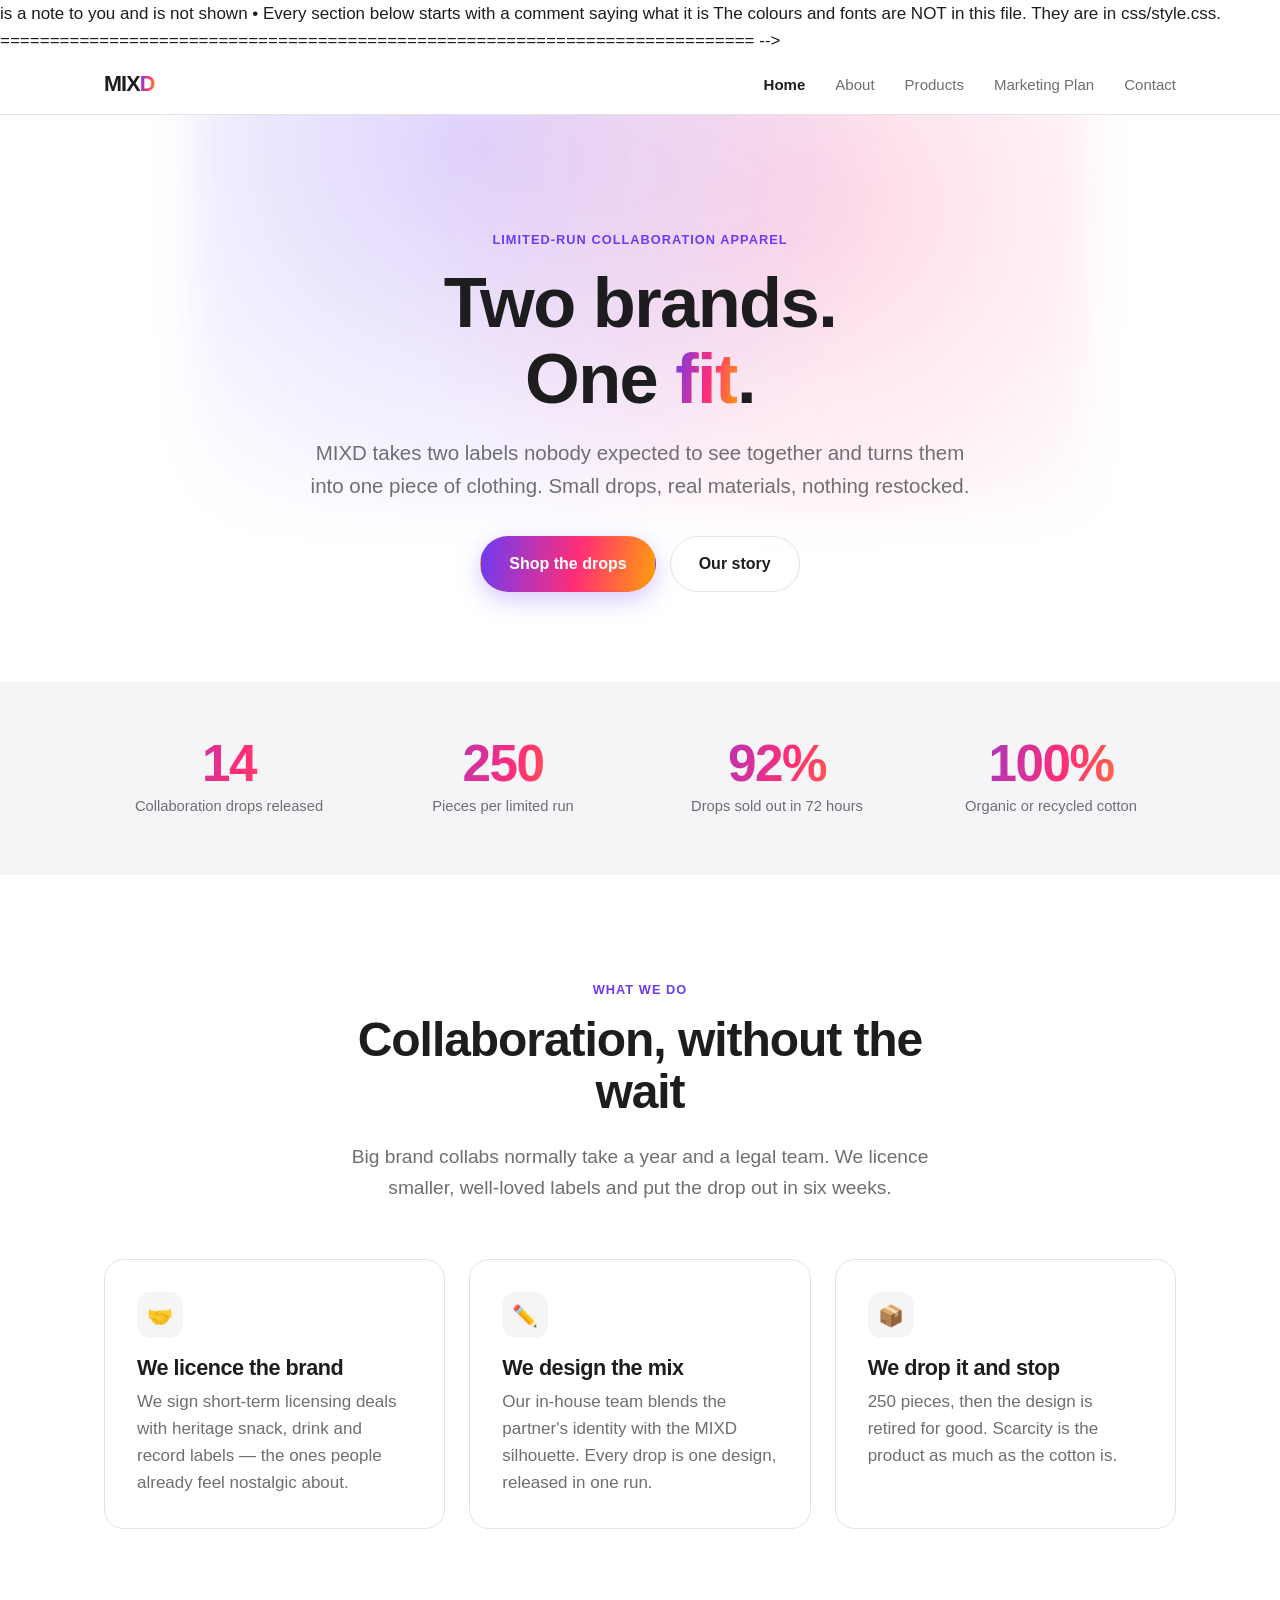
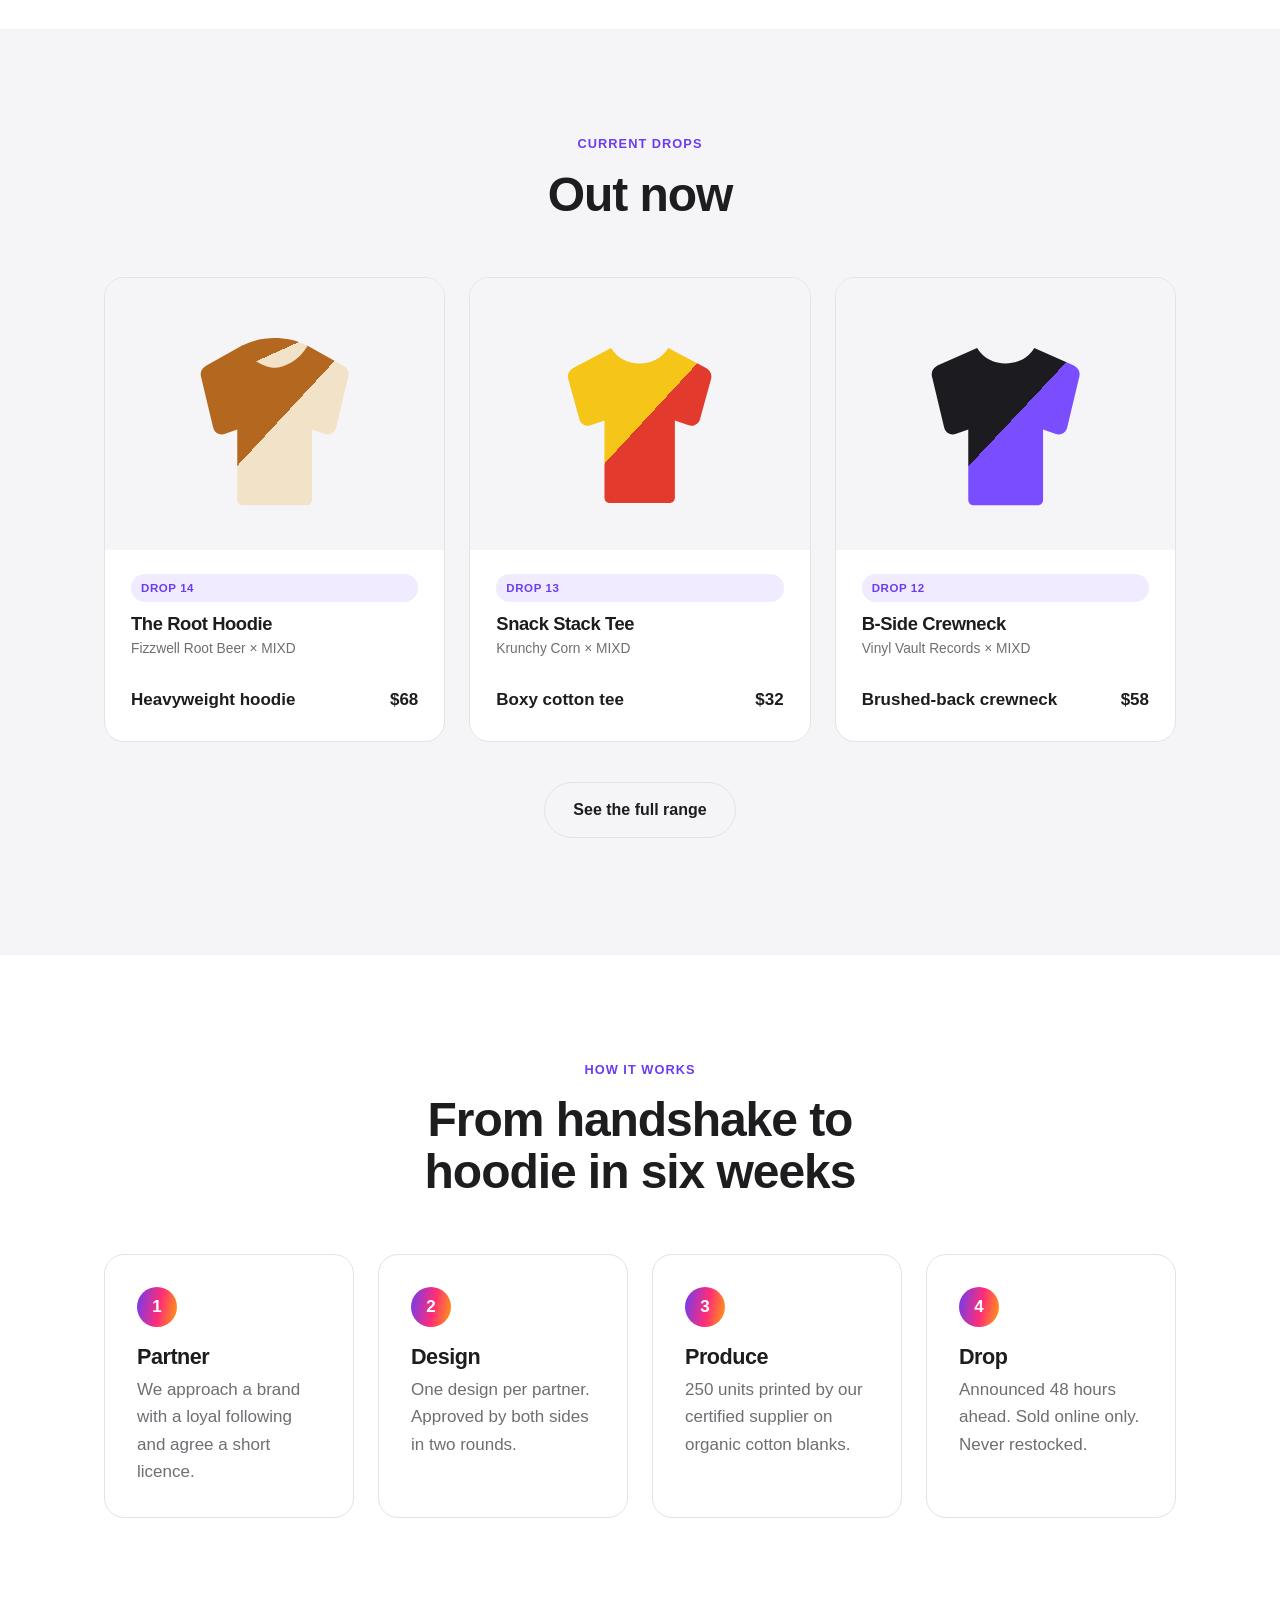
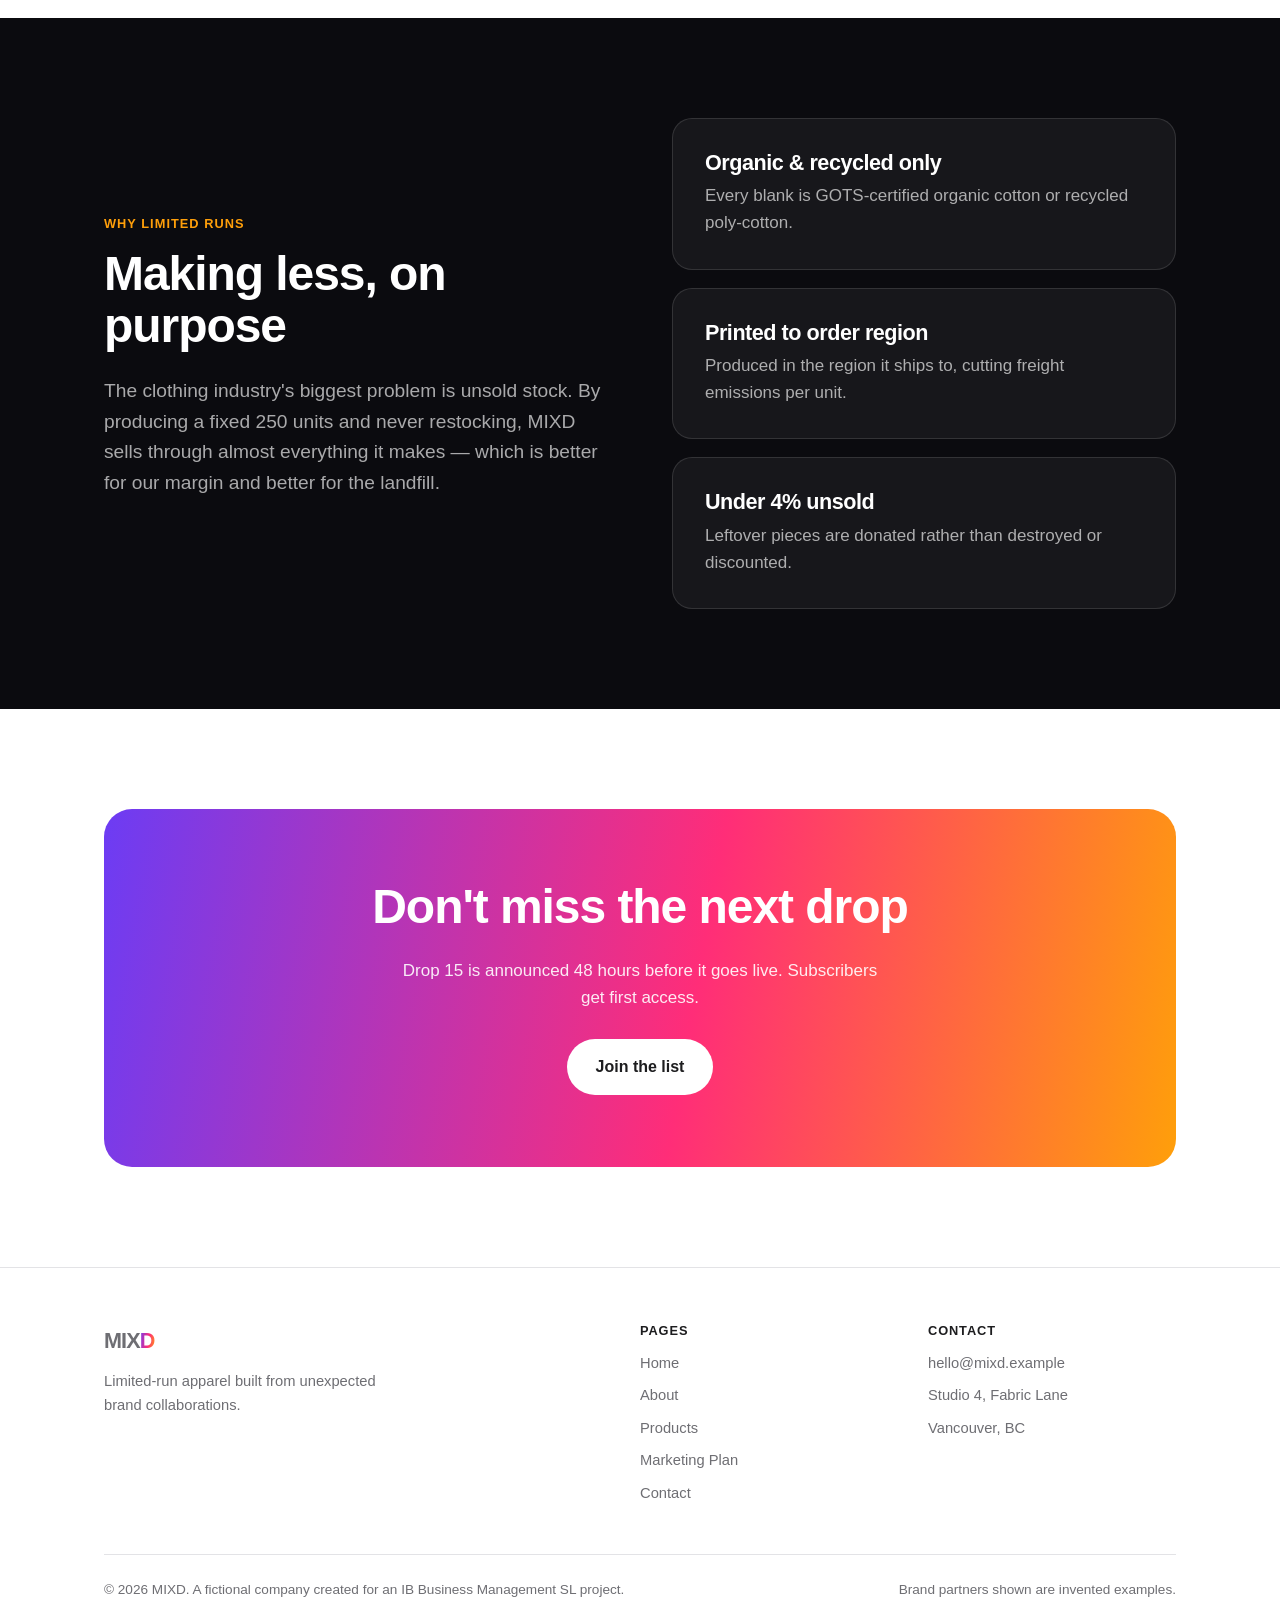
==== index.html @ bca9ab00 "Add MIXD project website Five-page static site (home, about, products, marketing plan, contact) for " ====
<!DOCTYPE html>
<!--
  ============================================================================
  MIXD — HOME PAGE  (index.html)
  ============================================================================
  This is the page people see first. Its filename must stay "index.html".

  HOW TO EDIT THIS PAGE (no coding knowledge needed):
    • Text you can change is between tags, like  <h1>Change me</h1>
    • Do NOT delete the angle brackets < > — they hold the page together
    • Anything between  <!-- and -->  is a note to you and is not shown
    • Every section below starts with a comment saying what it is

  The colours and fonts are NOT in this file. They are in css/style.css.
  ============================================================================
-->
<html lang="en">
<head>
  <meta charset="UTF-8">
  <meta name="viewport" content="width=device-width, initial-scale=1.0">

  <!-- The text shown in the browser tab -->
  <title>MIXD — Two Brands. One Fit.</title>

  <!-- The short description Google shows under the link -->
  <meta name="description" content="MIXD creates limited-run apparel from unexpected brand collaborations. Two brands, one fit.">

  <!-- Loads the stylesheet that controls how everything looks -->
  <link rel="stylesheet" href="css/style.css">
</head>

<body>

  <!-- ======================================================================
       HEADER / NAVIGATION BAR
       Appears at the top of every page.
       TO RENAME A LINK: change the words between > and </a>
       IMPORTANT: this same block is copied into every .html file. If you
       change it here, copy it into the other pages too so they all match.
       ====================================================================== -->
  <header class="site-header">
    <div class="wrap nav">
      <a class="logo" href="index.html">MIX<span class="grad">D</span></a>

      <button class="nav-toggle" aria-label="Open menu" aria-expanded="false">☰</button>

      <ul class="nav-links">
        <li><a class="active" href="index.html">Home</a></li>
        <li><a href="about.html">About</a></li>
        <li><a href="products.html">Products</a></li>
        <li><a href="marketing.html">Marketing Plan</a></li>
        <li><a href="contact.html">Contact</a></li>
      </ul>
    </div>
  </header>

  <main>

    <!-- ====================================================================
         HERO — the big headline at the top of the page
         This is the first thing visitors read. Keep it short and punchy.
         ==================================================================== -->
    <section class="hero">
      <div class="wrap">
        <span class="eyebrow">Limited-run collaboration apparel</span>
        <h1>Two brands.<br>One <span class="grad">fit</span>.</h1>
        <p class="lead center">
          MIXD takes two labels nobody expected to see together and turns them into
          one piece of clothing. Small drops, real materials, nothing restocked.
        </p>
        <div class="hero-actions">
          <a class="btn btn-primary" href="products.html">Shop the drops</a>
          <a class="btn btn-ghost" href="about.html">Our story</a>
        </div>
      </div>
    </section>


    <!-- ====================================================================
         STATS BAR — four quick numbers that build credibility
         TO EDIT: change the number in .stat-num and the words below it.
         ==================================================================== -->
    <section class="section-soft reveal" style="padding: 56px 0;">
      <div class="wrap">
        <div class="stats">
          <div class="stat">
            <div class="stat-num grad">14</div>
            <div class="stat-label">Collaboration drops released</div>
          </div>
          <div class="stat">
            <div class="stat-num grad">250</div>
            <div class="stat-label">Pieces per limited run</div>
          </div>
          <div class="stat">
            <div class="stat-num grad">92%</div>
            <div class="stat-label">Drops sold out in 72 hours</div>
          </div>
          <div class="stat">
            <div class="stat-num grad">100%</div>
            <div class="stat-label">Organic or recycled cotton</div>
          </div>
        </div>
      </div>
    </section>


    <!-- ====================================================================
         WHAT WE DO — three cards explaining the business in plain terms
         TO ADD A FOURTH CARD: copy one whole <article>...</article> block,
         paste it below the last one, then change "cols-3" above to "cols-4".
         ==================================================================== -->
    <section class="reveal">
      <div class="wrap">
        <div class="section-head">
          <span class="eyebrow">What we do</span>
          <h2>Collaboration, without the wait</h2>
          <p class="lead center">
            Big brand collabs normally take a year and a legal team. We licence smaller,
            well-loved labels and put the drop out in six weeks.
          </p>
        </div>

        <div class="grid cols-3">

          <!-- Card 1 -->
          <article class="card">
            <div class="card-icon">🤝</div>
            <h3>We licence the brand</h3>
            <p>
              We sign short-term licensing deals with heritage snack, drink and record
              labels — the ones people already feel nostalgic about.
            </p>
          </article>

          <!-- Card 2 -->
          <article class="card">
            <div class="card-icon">✏️</div>
            <h3>We design the mix</h3>
            <p>
              Our in-house team blends the partner's identity with the MIXD silhouette.
              Every drop is one design, released in one run.
            </p>
          </article>

          <!-- Card 3 -->
          <article class="card">
            <div class="card-icon">📦</div>
            <h3>We drop it and stop</h3>
            <p>
              250 pieces, then the design is retired for good. Scarcity is the product
              as much as the cotton is.
            </p>
          </article>

        </div>
      </div>
    </section>


    <!-- ====================================================================
         FEATURED DROPS — three products pulled from the Products page
         The clothing pictures are drawn in code (SVG), not photos.
         TO CHANGE A COLOUR: edit the two  stop-color="#XXXXXX"  values.
         The two colours represent the two brands being mixed.
         ==================================================================== -->
    <section class="section-soft reveal">
      <div class="wrap">
        <div class="section-head">
          <span class="eyebrow">Current drops</span>
          <h2>Out now</h2>
        </div>

        <div class="grid cols-3">

          <!-- Product 1 -->
          <article class="product">
            <div class="product-art">
              <svg viewBox="0 0 200 200" role="img" aria-label="Hooded sweatshirt in amber and cream">
                <defs>
                  <linearGradient id="mix1" x1="0" y1="0" x2="1" y2="1">
                    <stop offset="50%" stop-color="#B4671E"/>
                    <stop offset="50%" stop-color="#F2E3C8"/>
                  </linearGradient>
                </defs>
                <path fill="url(#mix1)" d="M70 38 L38 56 C34 58 32 62 33 66 L44 112 C45 117 50 120 55 118 L66 114 L66 178 C66 181 68 183 71 183 L129 183 C132 183 134 181 134 178 L134 114 L145 118 C150 120 155 117 156 112 L167 66 C168 62 166 58 162 56 L130 38 Z"/>
                <path fill="url(#mix1)" d="M70 38 C78 52 92 58 100 58 C108 58 122 52 130 38 C120 33 110 31 100 31 C90 31 80 33 70 38 Z"/>
              </svg>
            </div>
            <div class="product-body">
              <span class="tag">Drop 14</span>
              <h3 style="margin-top:12px;">The Root Hoodie</h3>
              <p class="product-mix">Fizzwell Root Beer × MIXD</p>
              <div class="product-price"><span>Heavyweight hoodie</span><span>$68</span></div>
            </div>
          </article>

          <!-- Product 2 -->
          <article class="product">
            <div class="product-art">
              <svg viewBox="0 0 200 200" role="img" aria-label="T-shirt in yellow and red">
                <defs>
                  <linearGradient id="mix2" x1="0" y1="0" x2="1" y2="1">
                    <stop offset="50%" stop-color="#F5C518"/>
                    <stop offset="50%" stop-color="#E23B2E"/>
                  </linearGradient>
                </defs>
                <path fill="url(#mix2)" d="M74 40 L40 58 C36 60 34 64 35 68 L45 104 C46 109 51 112 56 110 L68 106 L68 176 C68 179 70 181 73 181 L127 181 C130 181 132 179 132 176 L132 106 L144 110 C149 112 154 109 155 104 L165 68 C166 64 164 60 160 58 L126 40 C120 50 110 54 100 54 C90 54 80 50 74 40 Z"/>
              </svg>
            </div>
            <div class="product-body">
              <span class="tag">Drop 13</span>
              <h3 style="margin-top:12px;">Snack Stack Tee</h3>
              <p class="product-mix">Krunchy Corn × MIXD</p>
              <div class="product-price"><span>Boxy cotton tee</span><span>$32</span></div>
            </div>
          </article>

          <!-- Product 3 -->
          <article class="product">
            <div class="product-art">
              <svg viewBox="0 0 200 200" role="img" aria-label="Crewneck sweatshirt in black and violet">
                <defs>
                  <linearGradient id="mix3" x1="0" y1="0" x2="1" y2="1">
                    <stop offset="50%" stop-color="#1B1B20"/>
                    <stop offset="50%" stop-color="#7A4DFF"/>
                  </linearGradient>
                </defs>
                <path fill="url(#mix3)" d="M74 40 L38 56 C34 58 32 62 33 66 L44 112 C45 117 50 120 55 118 L66 114 L66 178 C66 181 68 183 71 183 L129 183 C132 183 134 181 134 178 L134 114 L145 118 C150 120 155 117 156 112 L167 66 C168 62 166 58 162 56 L126 40 C120 50 110 54 100 54 C90 54 80 50 74 40 Z"/>
              </svg>
            </div>
            <div class="product-body">
              <span class="tag">Drop 12</span>
              <h3 style="margin-top:12px;">B-Side Crewneck</h3>
              <p class="product-mix">Vinyl Vault Records × MIXD</p>
              <div class="product-price"><span>Brushed-back crewneck</span><span>$58</span></div>
            </div>
          </article>

        </div>

        <p class="center" style="margin-top:40px;">
          <a class="btn btn-ghost" href="products.html">See the full range</a>
        </p>
      </div>
    </section>


    <!-- ====================================================================
         HOW IT WORKS — numbered steps
         ==================================================================== -->
    <section class="reveal">
      <div class="wrap">
        <div class="section-head">
          <span class="eyebrow">How it works</span>
          <h2>From handshake to hoodie in six weeks</h2>
        </div>

        <div class="grid cols-4">
          <div class="card">
            <div class="step-num">1</div>
            <h3>Partner</h3>
            <p>We approach a brand with a loyal following and agree a short licence.</p>
          </div>
          <div class="card">
            <div class="step-num">2</div>
            <h3>Design</h3>
            <p>One design per partner. Approved by both sides in two rounds.</p>
          </div>
          <div class="card">
            <div class="step-num">3</div>
            <h3>Produce</h3>
            <p>250 units printed by our certified supplier on organic cotton blanks.</p>
          </div>
          <div class="card">
            <div class="step-num">4</div>
            <h3>Drop</h3>
            <p>Announced 48 hours ahead. Sold online only. Never restocked.</p>
          </div>
        </div>
      </div>
    </section>


    <!-- ====================================================================
         SUSTAINABILITY / VALUES — dark band for visual contrast
         ==================================================================== -->
    <section class="section-dark reveal">
      <div class="wrap">
        <div class="split">
          <div>
            <span class="eyebrow" style="color:#FF9F0A;">Why limited runs</span>
            <h2>Making less, on purpose</h2>
            <p class="lead">
              The clothing industry's biggest problem is unsold stock. By producing a fixed
              250 units and never restocking, MIXD sells through almost everything it makes —
              which is better for our margin and better for the landfill.
            </p>
          </div>
          <div class="grid" style="gap:18px;">
            <div class="card">
              <h3>Organic &amp; recycled only</h3>
              <p>Every blank is GOTS-certified organic cotton or recycled poly-cotton.</p>
            </div>
            <div class="card">
              <h3>Printed to order region</h3>
              <p>Produced in the region it ships to, cutting freight emissions per unit.</p>
            </div>
            <div class="card">
              <h3>Under 4% unsold</h3>
              <p>Leftover pieces are donated rather than destroyed or discounted.</p>
            </div>
          </div>
        </div>
      </div>
    </section>


    <!-- ====================================================================
         CALL TO ACTION — the coloured banner near the bottom
         ==================================================================== -->
    <section class="reveal">
      <div class="wrap">
        <div class="cta">
          <h2>Don't miss the next drop</h2>
          <p>Drop 15 is announced 48 hours before it goes live. Subscribers get first access.</p>
          <a class="btn btn-light" href="contact.html">Join the list</a>
        </div>
      </div>
    </section>

  </main>


  <!-- ======================================================================
       FOOTER
       Also copied into every page — keep them matching.
       ====================================================================== -->
  <footer class="site-footer">
    <div class="wrap">
      <div class="footer-grid">
        <div>
          <a class="logo" href="index.html">MIX<span class="grad">D</span></a>
          <p style="margin-top:12px; max-width:34ch;">
            Limited-run apparel built from unexpected brand collaborations.
          </p>
        </div>
        <div>
          <h4>Pages</h4>
          <ul>
            <li><a href="index.html">Home</a></li>
            <li><a href="about.html">About</a></li>
            <li><a href="products.html">Products</a></li>
            <li><a href="marketing.html">Marketing Plan</a></li>
            <li><a href="contact.html">Contact</a></li>
          </ul>
        </div>
        <div>
          <h4>Contact</h4>
          <ul>
            <li><a href="mailto:hello@mixd.example">hello@mixd.example</a></li>
            <li>Studio 4, Fabric Lane</li>
            <li>Vancouver, BC</li>
          </ul>
        </div>
      </div>

      <div class="footer-bottom">
        <span>&copy; <span class="js-year">2026</span> MIXD. A fictional company created for an IB Business Management SL project.</span>
        <span>Brand partners shown are invented examples.</span>
      </div>
    </div>
  </footer>

  <!-- Loads the small script that runs the menu and scroll animations -->
  <script src="js/main.js"></script>
</body>
</html>
---- css/style.css ----
/* ==========================================================================
   MIXD — MAIN STYLESHEET
   ==========================================================================
   This one file controls how the WHOLE website looks.
   Every page (index.html, about.html, etc.) loads this file.

   HOW TO CHANGE THE COLOURS:
   Scroll to "1. DESIGN TOKENS" just below. Change the colour codes there
   and every page updates automatically. You do not need to touch anything else.

   Colour codes are "hex" codes, e.g. #6C3CF4. You can pick new ones at
   https://coolors.co or just Google "hex color picker".
   ========================================================================== */


/* ==========================================================================
   1. DESIGN TOKENS  —  ALL THE COLOURS AND SIZES LIVE HERE
   ========================================================================== */

:root {
  /* --- Brand colours (change these to re-skin the whole site) --- */
  --brand-violet: #6C3CF4;
  --brand-pink:   #FF2D78;
  --brand-orange: #FF9F0A;
  --brand-blue:   #0A84FF;
  --brand-green:  #30D158;

  /* The signature MIXD gradient — used on buttons and headline words */
  --gradient: linear-gradient(100deg, var(--brand-violet), var(--brand-pink) 55%, var(--brand-orange));

  /* --- Neutrals (backgrounds and text) --- */
  --bg:        #FFFFFF;   /* main page background */
  --bg-soft:   #F5F5F7;   /* light grey section background */
  --bg-dark:   #0B0B0F;   /* dark section background */
  --ink:       #1D1D1F;   /* main text colour */
  --ink-soft:  #6E6E73;   /* secondary / smaller text */
  --ink-invert:#FFFFFF;   /* text on dark backgrounds */
  --line:      #E3E3E6;   /* thin divider lines and card borders */

  /* --- Shape and spacing --- */
  --radius:    20px;      /* how rounded the cards and buttons are */
  --radius-sm: 12px;
  --shadow:    0 4px 24px rgba(0, 0, 0, 0.06);
  --shadow-lg: 0 18px 50px rgba(0, 0, 0, 0.12);
  --maxw:      1120px;    /* how wide the content can get on big screens */

  /* --- Typography --- */
  --font: -apple-system, BlinkMacSystemFont, "SF Pro Display", "Segoe UI",
          Roboto, Helvetica, Arial, sans-serif;
}


/* ==========================================================================
   2. BASE / RESET  —  sensible defaults, you rarely need to edit this
   ========================================================================== */

*,
*::before,
*::after { box-sizing: border-box; }

html {
  scroll-behavior: smooth;
  -webkit-text-size-adjust: 100%;
}

body {
  margin: 0;
  font-family: var(--font);
  font-size: 17px;
  line-height: 1.6;
  color: var(--ink);
  background: var(--bg);
  -webkit-font-smoothing: antialiased;
}

img { max-width: 100%; display: block; }

a { color: inherit; }

h1, h2, h3, h4 {
  margin: 0 0 0.5em;
  line-height: 1.08;
  letter-spacing: -0.022em;
  font-weight: 700;
}

h1 { font-size: clamp(2.6rem, 6vw, 4.4rem); }
h2 { font-size: clamp(2rem, 4vw, 3rem); }
h3 { font-size: 1.35rem; }

p { margin: 0 0 1em; }

/* Utility classes used across the pages */
.wrap      { width: 100%; max-width: var(--maxw); margin: 0 auto; padding: 0 24px; }
.center    { text-align: center; }
.muted     { color: var(--ink-soft); }
.lead      { font-size: 1.2rem; color: var(--ink-soft); max-width: 60ch; }
.lead.center { margin-left: auto; margin-right: auto; }

/* Makes a word or phrase print in the MIXD gradient. Use like:
   <span class="grad">mixed</span>  */
.grad {
  background: var(--gradient);
  -webkit-background-clip: text;
  background-clip: text;
  color: transparent;
}

/* Small pill-shaped label above headings */
.eyebrow {
  display: inline-block;
  font-size: 0.8rem;
  font-weight: 600;
  letter-spacing: 0.08em;
  text-transform: uppercase;
  color: var(--brand-violet);
  margin-bottom: 14px;
}


/* ==========================================================================
   3. BUTTONS
   ========================================================================== */

.btn {
  display: inline-block;
  padding: 14px 28px;
  border-radius: 999px;
  font-size: 1rem;
  font-weight: 600;
  text-decoration: none;
  border: 1px solid transparent;
  cursor: pointer;
  transition: transform 0.18s ease, box-shadow 0.18s ease, background 0.18s ease;
}

.btn:hover { transform: translateY(-2px); }

/* Filled gradient button — the main call to action */
.btn-primary {
  background: var(--gradient);
  color: #fff;
  box-shadow: 0 8px 24px rgba(108, 60, 244, 0.28);
}

/* Outlined button — the secondary action */
.btn-ghost {
  background: transparent;
  color: var(--ink);
  border-color: var(--line);
}
.btn-ghost:hover { background: var(--bg-soft); }

/* Button used on dark backgrounds */
.btn-light {
  background: #fff;
  color: var(--ink);
}


/* ==========================================================================
   4. HEADER / NAVIGATION BAR
   --------------------------------------------------------------------------
   The frosted bar pinned to the top of every page.
   TO ADD OR RENAME A PAGE LINK: edit the <nav> block in EACH .html file.
   ========================================================================== */

.site-header {
  position: sticky;
  top: 0;
  z-index: 50;
  background: rgba(255, 255, 255, 0.72);
  backdrop-filter: saturate(180%) blur(20px);
  -webkit-backdrop-filter: saturate(180%) blur(20px);
  border-bottom: 1px solid var(--line);
}

.nav {
  display: flex;
  align-items: center;
  justify-content: space-between;
  height: 60px;
}

.logo {
  font-size: 1.35rem;
  font-weight: 700;
  letter-spacing: -0.04em;
  text-decoration: none;
}

.nav-links {
  display: flex;
  gap: 30px;
  list-style: none;
  margin: 0;
  padding: 0;
}

.nav-links a {
  text-decoration: none;
  font-size: 0.94rem;
  color: var(--ink-soft);
  transition: color 0.15s ease;
}
.nav-links a:hover { color: var(--ink); }

/* The page you are currently on gets this class (added in the HTML) */
.nav-links a.active { color: var(--ink); font-weight: 600; }

/* Hamburger button — only visible on phones */
.nav-toggle {
  display: none;
  background: none;
  border: 0;
  font-size: 1.5rem;
  line-height: 1;
  cursor: pointer;
  color: var(--ink);
  padding: 4px 8px;
}


/* ==========================================================================
   5. SECTIONS AND LAYOUT HELPERS
   ========================================================================== */

section { padding: 100px 0; }

.section-soft { background: var(--bg-soft); }

.section-dark {
  background: var(--bg-dark);
  color: var(--ink-invert);
}
.section-dark .muted,
.section-dark .lead { color: rgba(255, 255, 255, 0.65); }

.section-head { max-width: 62ch; margin: 0 auto 56px; text-align: center; }

/* A responsive grid. Add .cols-2, .cols-3 or .cols-4 to set the columns. */
.grid { display: grid; gap: 24px; }
.cols-2 { grid-template-columns: repeat(2, 1fr); }
.cols-3 { grid-template-columns: repeat(3, 1fr); }
.cols-4 { grid-template-columns: repeat(4, 1fr); }

/* Two columns of unequal width, used for text-beside-image blocks */
.split {
  display: grid;
  grid-template-columns: 1fr 1fr;
  gap: 64px;
  align-items: center;
}


/* ==========================================================================
   6. CARDS
   ========================================================================== */

.card {
  background: var(--bg);
  border: 1px solid var(--line);
  border-radius: var(--radius);
  padding: 32px;
  transition: transform 0.25s ease, box-shadow 0.25s ease;
}
.card:hover { transform: translateY(-4px); box-shadow: var(--shadow-lg); }

.card h3 { margin-bottom: 8px; }
.card p  { color: var(--ink-soft); margin-bottom: 0; }

.section-dark .card {
  background: rgba(255, 255, 255, 0.05);
  border-color: rgba(255, 255, 255, 0.12);
}
.section-dark .card p { color: rgba(255, 255, 255, 0.65); }

/* Big coloured number or emoji at the top of a card */
.card-icon {
  width: 46px;
  height: 46px;
  border-radius: 14px;
  display: grid;
  place-items: center;
  font-size: 1.3rem;
  margin-bottom: 18px;
  background: var(--bg-soft);
}
.section-dark .card-icon { background: rgba(255, 255, 255, 0.1); }


/* ==========================================================================
   7. HERO (the big area at the top of the home page)
   ========================================================================== */

.hero {
  padding: 110px 0 90px;
  text-align: center;
  position: relative;
  overflow: hidden;
}

/* Soft coloured glow behind the hero text */
.hero::before {
  content: "";
  position: absolute;
  top: -220px;
  left: 50%;
  transform: translateX(-50%);
  width: 900px;
  height: 620px;
  background: radial-gradient(circle at 30% 40%, rgba(108, 60, 244, 0.22), transparent 60%),
              radial-gradient(circle at 70% 50%, rgba(255, 45, 120, 0.18), transparent 60%);
  filter: blur(20px);
  z-index: -1;
}

.hero h1 { margin-bottom: 20px; }
.hero .lead { margin: 0 auto 34px; font-size: 1.28rem; }

.hero-actions {
  display: flex;
  gap: 14px;
  justify-content: center;
  flex-wrap: wrap;
}


/* ==========================================================================
   8. PRODUCT CARDS AND THE T-SHIRT / HOODIE GRAPHICS
   --------------------------------------------------------------------------
   The garment pictures are drawn with code (SVG) instead of photo files,
   so the site stays fast and there are no images to manage.
   TO USE REAL PHOTOS INSTEAD: put your photo in the images/ folder and
   replace the <svg>...</svg> block with  <img src="images/your-photo.jpg" alt="">
   ========================================================================== */

.product {
  border: 1px solid var(--line);
  border-radius: var(--radius);
  overflow: hidden;
  background: var(--bg);
  display: flex;
  flex-direction: column;
  transition: transform 0.25s ease, box-shadow 0.25s ease;
}
.product:hover { transform: translateY(-5px); box-shadow: var(--shadow-lg); }

.product-art {
  aspect-ratio: 4 / 3;
  display: grid;
  place-items: center;
  padding: 26px;
  background: var(--bg-soft);
}
.product-art svg { width: 100%; height: 100%; max-height: 220px; }

.product-body { padding: 24px 26px 28px; flex: 1; display: flex; flex-direction: column; }
.product-body h3 { margin-bottom: 4px; font-size: 1.15rem; }

.product-mix {
  font-size: 0.86rem;
  color: var(--ink-soft);
  margin-bottom: 12px;
}

.product-price {
  margin-top: auto;
  padding-top: 14px;
  font-weight: 600;
  display: flex;
  justify-content: space-between;
  align-items: baseline;
}

.tag {
  display: inline-block;
  font-size: 0.72rem;
  font-weight: 600;
  letter-spacing: 0.05em;
  text-transform: uppercase;
  padding: 5px 10px;
  border-radius: 999px;
  background: rgba(108, 60, 244, 0.1);
  color: var(--brand-violet);
}


/* ==========================================================================
   9. STATISTICS ROW
   ========================================================================== */

.stats { display: grid; grid-template-columns: repeat(4, 1fr); gap: 24px; }
.stat { text-align: center; }
.stat-num {
  font-size: clamp(2.2rem, 5vw, 3.2rem);
  font-weight: 700;
  letter-spacing: -0.03em;
  line-height: 1;
  margin-bottom: 6px;
}
.stat-label { font-size: 0.92rem; color: var(--ink-soft); }
.section-dark .stat-label { color: rgba(255, 255, 255, 0.6); }


/* ==========================================================================
   10. STEPS ("How it works" numbered list)
   ========================================================================== */

.step-num {
  width: 40px;
  height: 40px;
  border-radius: 50%;
  display: grid;
  place-items: center;
  font-weight: 700;
  color: #fff;
  background: var(--gradient);
  margin-bottom: 18px;
}


/* ==========================================================================
   11. TABLES (used on the Marketing Plan page)
   ========================================================================== */

.table-scroll { overflow-x: auto; -webkit-overflow-scrolling: touch; }

table {
  width: 100%;
  border-collapse: collapse;
  font-size: 0.95rem;
  min-width: 560px;
}

th, td {
  text-align: left;
  padding: 16px 18px;
  border-bottom: 1px solid var(--line);
  vertical-align: top;
}

thead th {
  font-size: 0.78rem;
  text-transform: uppercase;
  letter-spacing: 0.07em;
  color: var(--ink-soft);
  border-bottom: 2px solid var(--line);
}

tbody tr:last-child td { border-bottom: 0; }


/* ==========================================================================
   12. SWOT GRID (Marketing Plan page)
   ========================================================================== */

.swot { display: grid; grid-template-columns: repeat(2, 1fr); gap: 20px; }

.swot-box {
  border-radius: var(--radius);
  padding: 28px;
  border: 1px solid var(--line);
  border-top: 4px solid var(--brand-violet);
  background: var(--bg);
}
.swot-box:nth-child(2) { border-top-color: var(--brand-pink); }
.swot-box:nth-child(3) { border-top-color: var(--brand-blue); }
.swot-box:nth-child(4) { border-top-color: var(--brand-orange); }

.swot-box h3 { font-size: 1.05rem; margin-bottom: 12px; }
.swot-box ul { margin: 0; padding-left: 18px; color: var(--ink-soft); }
.swot-box li { margin-bottom: 8px; }


/* ==========================================================================
   13. CONTACT FORM
   ========================================================================== */

.form-grid { display: grid; gap: 18px; }
.form-row  { display: grid; grid-template-columns: 1fr 1fr; gap: 18px; }

label {
  display: block;
  font-size: 0.88rem;
  font-weight: 600;
  margin-bottom: 7px;
}

input, textarea, select {
  width: 100%;
  padding: 13px 15px;
  font-family: inherit;
  font-size: 1rem;
  color: var(--ink);
  background: var(--bg);
  border: 1px solid var(--line);
  border-radius: var(--radius-sm);
  transition: border-color 0.15s ease, box-shadow 0.15s ease;
}

input:focus, textarea:focus, select:focus {
  outline: none;
  border-color: var(--brand-violet);
  box-shadow: 0 0 0 3px rgba(108, 60, 244, 0.15);
}

textarea { min-height: 140px; resize: vertical; }

/* Green confirmation message that appears after pressing Send */
.form-note {
  display: none;
  margin-top: 16px;
  padding: 14px 16px;
  border-radius: var(--radius-sm);
  background: rgba(48, 209, 88, 0.12);
  color: #1c7a35;
  font-size: 0.94rem;
}
.form-note.show { display: block; }


/* ==========================================================================
   14. FAQ (click to open/close)
   ========================================================================== */

.faq details {
  border-bottom: 1px solid var(--line);
  padding: 20px 0;
}
.faq summary {
  cursor: pointer;
  font-weight: 600;
  list-style: none;
  display: flex;
  justify-content: space-between;
  gap: 20px;
}
.faq summary::-webkit-details-marker { display: none; }
.faq summary::after { content: "+"; font-size: 1.4rem; color: var(--ink-soft); line-height: 1; }
.faq details[open] summary::after { content: "\2013"; }
.faq details p { margin: 12px 0 0; color: var(--ink-soft); }


/* ==========================================================================
   15. CALL-TO-ACTION BANNER
   ========================================================================== */

.cta {
  border-radius: 28px;
  padding: 72px 40px;
  text-align: center;
  background: var(--gradient);
  color: #fff;
}
.cta h2 { color: #fff; }
.cta p  { color: rgba(255, 255, 255, 0.9); max-width: 52ch; margin: 0 auto 28px; }


/* ==========================================================================
   16. FOOTER
   ========================================================================== */

.site-footer {
  border-top: 1px solid var(--line);
  padding: 56px 0 40px;
  font-size: 0.92rem;
  color: var(--ink-soft);
}

.footer-grid {
  display: grid;
  grid-template-columns: 2fr 1fr 1fr;
  gap: 40px;
  margin-bottom: 40px;
}

.site-footer h4 {
  font-size: 0.8rem;
  text-transform: uppercase;
  letter-spacing: 0.07em;
  color: var(--ink);
  margin-bottom: 14px;
}

.site-footer ul { list-style: none; margin: 0; padding: 0; }
.site-footer li { margin-bottom: 9px; }
.site-footer a { text-decoration: none; }
.site-footer a:hover { color: var(--ink); }

.footer-bottom {
  border-top: 1px solid var(--line);
  padding-top: 24px;
  display: flex;
  justify-content: space-between;
  gap: 16px;
  flex-wrap: wrap;
  font-size: 0.85rem;
}


/* ==========================================================================
   17. SCROLL-IN ANIMATION (handled by js/main.js)
   ========================================================================== */

.reveal {
  opacity: 0;
  transform: translateY(22px);
  transition: opacity 0.6s ease, transform 0.6s ease;
}
.reveal.visible { opacity: 1; transform: none; }

/* Respect users who have asked their device to reduce motion */
@media (prefers-reduced-motion: reduce) {
  .reveal { opacity: 1; transform: none; transition: none; }
  html { scroll-behavior: auto; }
}


/* ==========================================================================
   18. RESPONSIVE  —  how the site rearranges on tablets and phones
   ========================================================================== */

/* Tablets */
@media (max-width: 900px) {
  .cols-4, .stats { grid-template-columns: repeat(2, 1fr); }
  .cols-3 { grid-template-columns: repeat(2, 1fr); }
  .split  { grid-template-columns: 1fr; gap: 40px; }
  .footer-grid { grid-template-columns: 1fr 1fr; }
}

/* Phones */
@media (max-width: 680px) {
  section { padding: 68px 0; }

  .cols-2, .cols-3, .cols-4,
  .stats, .swot, .form-row { grid-template-columns: 1fr; }

  .footer-grid { grid-template-columns: 1fr; gap: 28px; }

  .nav-toggle { display: block; }

  /* Menu collapses into a dropdown; js/main.js adds the "open" class */
  .nav-links {
    position: absolute;
    top: 60px;
    left: 0;
    right: 0;
    flex-direction: column;
    gap: 0;
    background: #fff;
    border-bottom: 1px solid var(--line);
    padding: 8px 24px 18px;
    display: none;
  }
  .nav-links.open { display: flex; }
  .nav-links a { display: block; padding: 12px 0; font-size: 1rem; }

  .cta { padding: 52px 24px; }
}
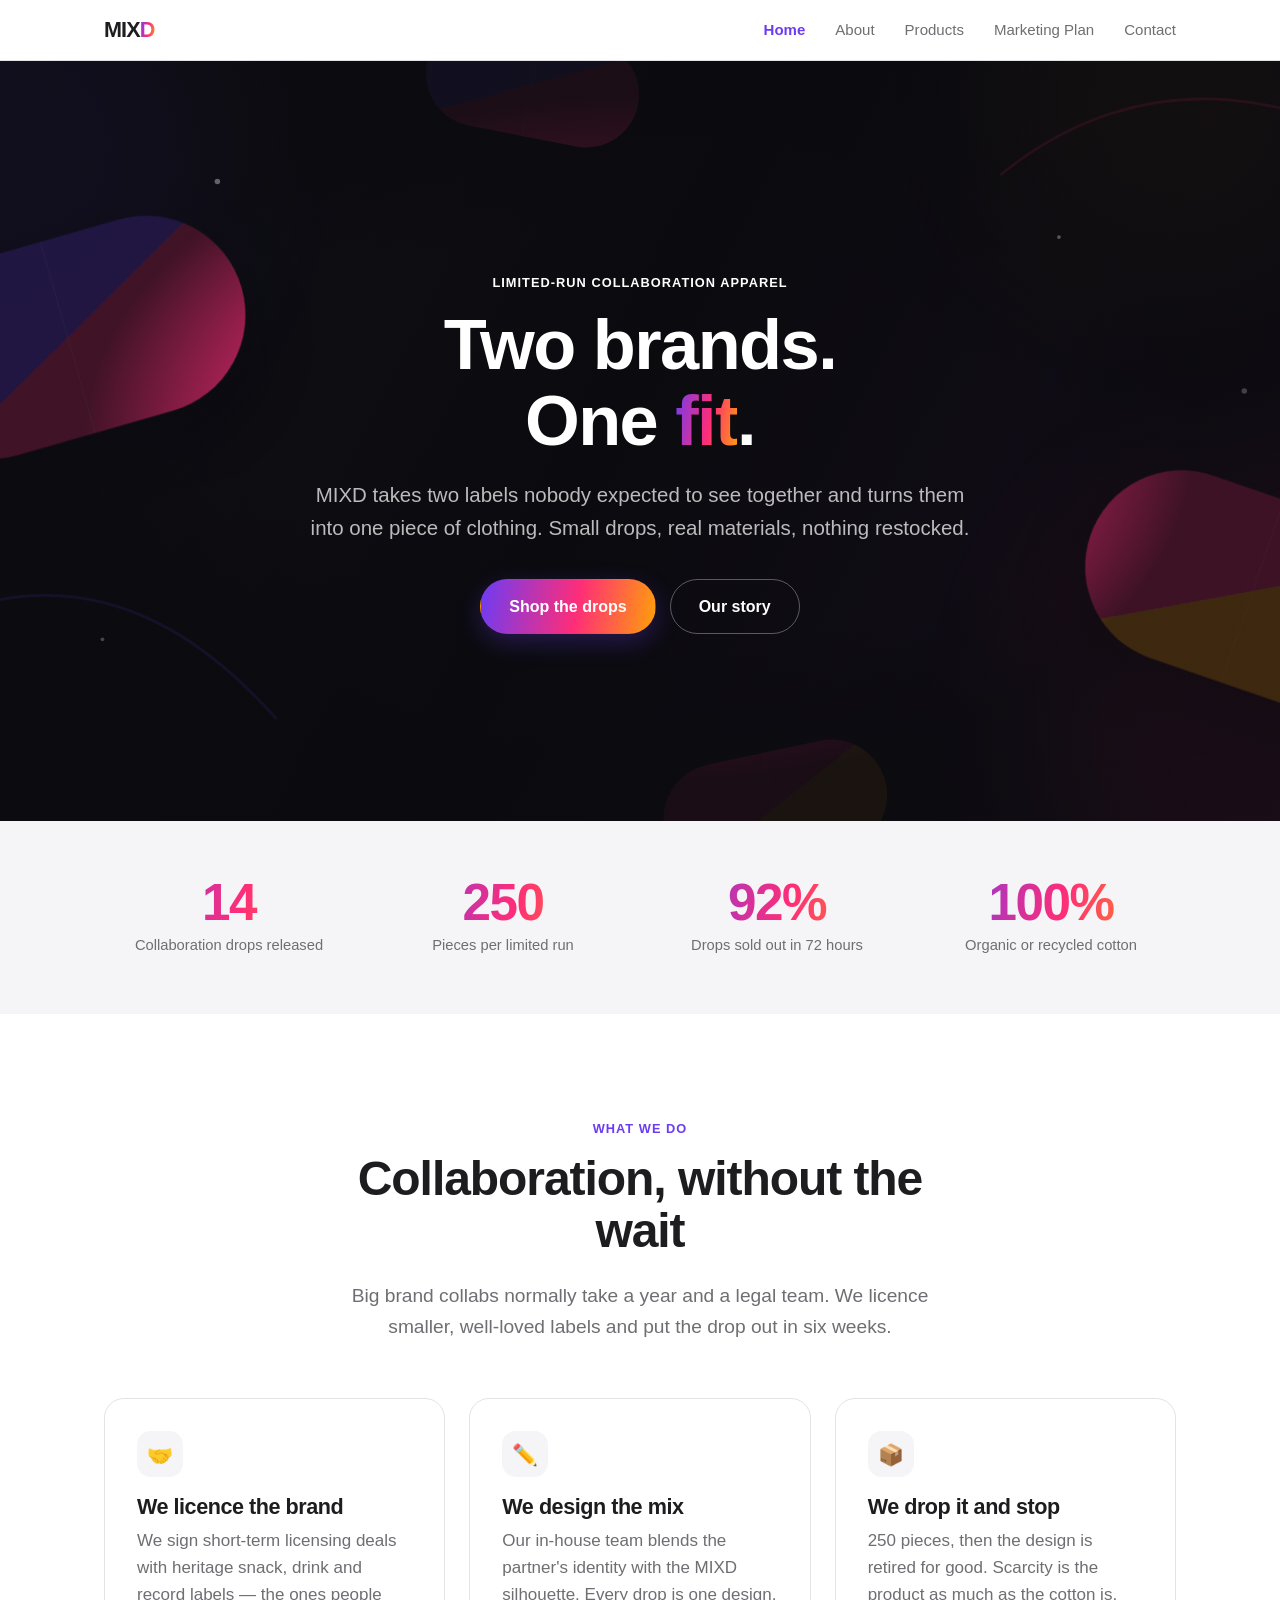
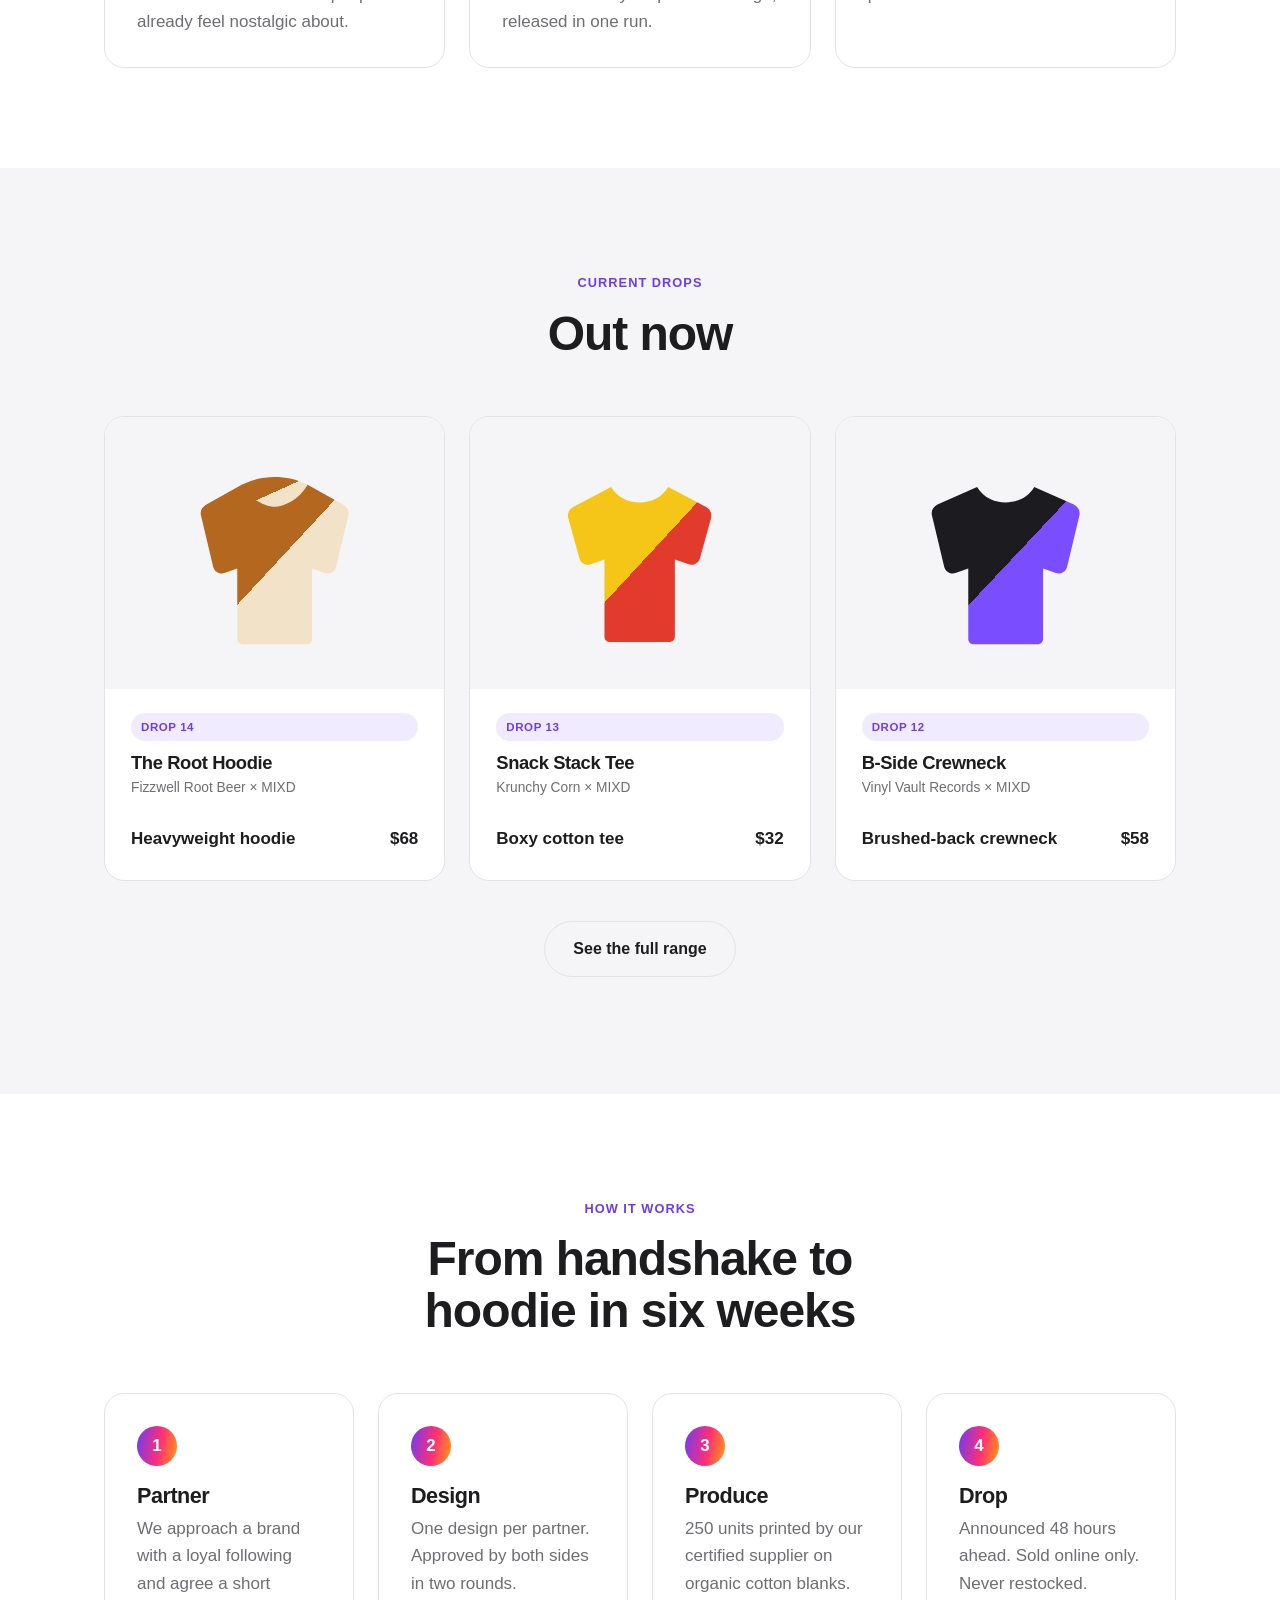
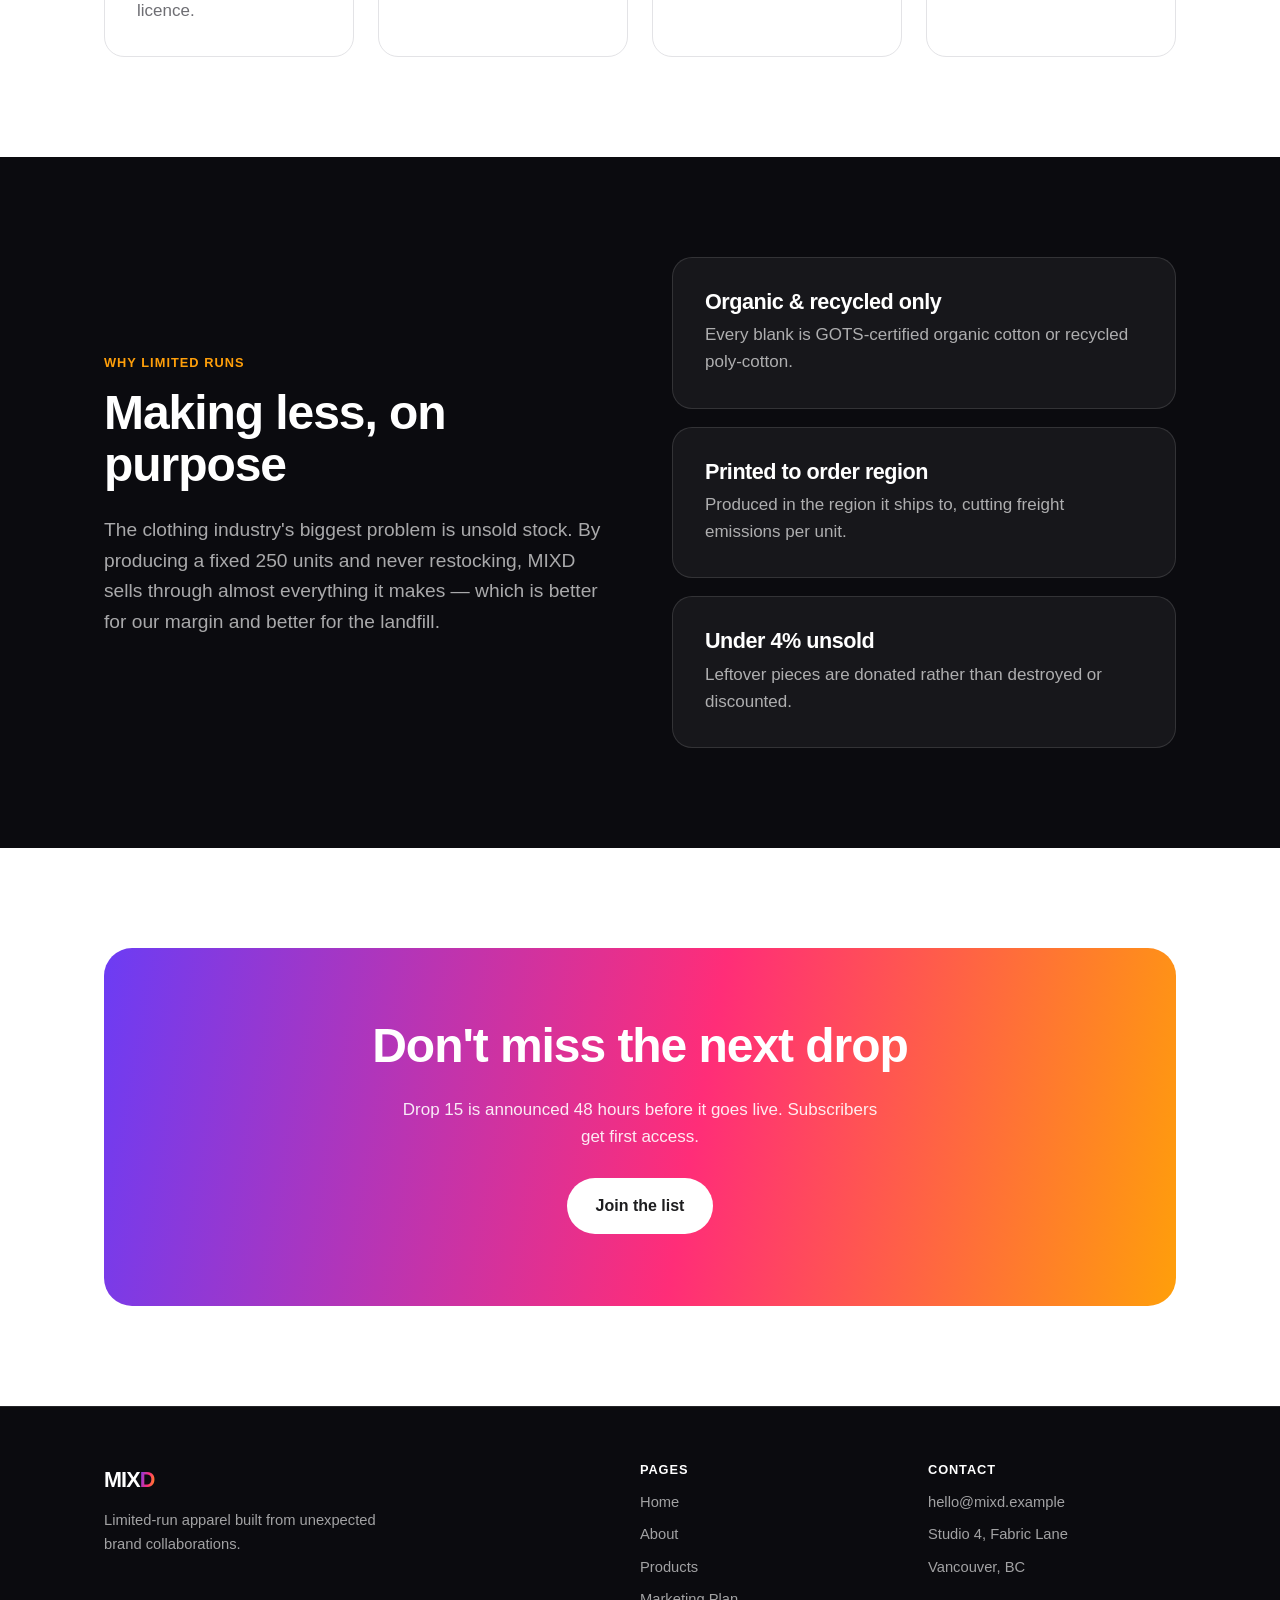
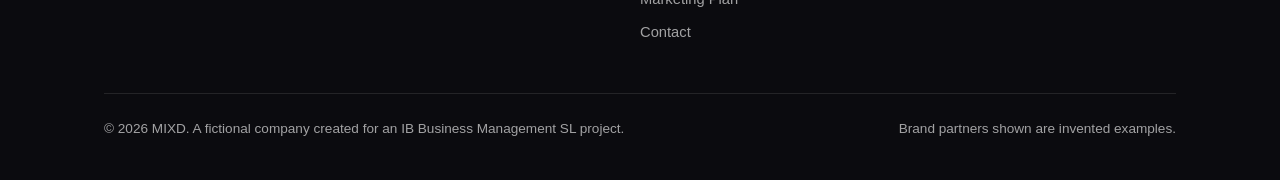
==== commit 50ccad97: "Add EDITING-GUIDE.md for group members Step-by-step browser-only editing guide: access, golden rules" ====
--- a/index.html
+++ b/index.html
@@ -8,7 +8,7 @@
   HOW TO EDIT THIS PAGE (no coding knowledge needed):
     • Text you can change is between tags, like  <h1>Change me</h1>
     • Do NOT delete the angle brackets < > — they hold the page together
-    • Anything between  <!-- and -->  is a note to you and is not shown
+    • Anything inside an HTML comment is a note to you and is not shown
     • Every section below starts with a comment saying what it is
 
   The colours and fonts are NOT in this file. They are in css/style.css.
@@ -24,6 +24,15 @@
 
   <!-- The short description Google shows under the link -->
   <meta name="description" content="MIXD creates limited-run apparel from unexpected brand collaborations. Two brands, one fit.">
+
+  <link rel="icon" href="visuals/exports/favicon.svg" type="image/svg+xml">
+  <link rel="icon" href="visuals/exports/favicon-32.png" type="image/png" sizes="32x32">
+  <meta property="og:image" content="https://clwx-31.github.io/mixd-website/visuals/exports/og-image.png">
+  <meta property="og:image:width" content="1200">
+  <meta property="og:image:height" content="630">
+  <meta property="og:image:alt" content="MIXD — Two brands. One fit. Limited-run collaboration apparel.">
+  <meta name="twitter:card" content="summary_large_image">
+  <meta name="twitter:image" content="https://clwx-31.github.io/mixd-website/visuals/exports/og-image.png">
 
   <!-- Loads the stylesheet that controls how everything looks -->
   <link rel="stylesheet" href="css/style.css">
@@ -60,7 +69,7 @@
          HERO — the big headline at the top of the page
          This is the first thing visitors read. Keep it short and punchy.
          ==================================================================== -->
-    <section class="hero">
+    <section class="hero hero--home">
       <div class="wrap">
         <span class="eyebrow">Limited-run collaboration apparel</span>
         <h1>Two brands.<br>One <span class="grad">fit</span>.</h1>
--- a/css/style.css
+++ b/css/style.css
@@ -203,10 +203,10 @@
   color: var(--ink-soft);
   transition: color 0.15s ease;
 }
-.nav-links a:hover { color: var(--ink); }
+.nav-links a:hover { color: var(--brand-violet); }
 
 /* The page you are currently on gets this class (added in the HTML) */
-.nav-links a.active { color: var(--ink); font-weight: 600; }
+.nav-links a.active { color: var(--brand-violet); font-weight: 600; }
 
 /* Hamburger button — only visible on phones */
 .nav-toggle {
@@ -325,6 +325,27 @@
   flex-wrap: wrap;
 }
 
+/* Dark home hero with a quiet center for readable copy. */
+.hero--home {
+  min-height: min(760px, calc(100svh - 60px));
+  display: grid;
+  place-items: center;
+  color: var(--ink-invert);
+  background-color: var(--bg-dark);
+  background-image: url("../visuals/exports/hero-background.svg");
+  background-position: center;
+  background-size: cover;
+}
+
+.hero--home::before { display: none; }
+.hero--home .lead { color: rgba(255, 255, 255, 0.72); }
+.hero--home .eyebrow { color: #FFFFFF; }
+.hero--home .btn-ghost {
+  color: #FFFFFF;
+  border-color: rgba(255, 255, 255, 0.32);
+}
+.hero--home .btn-ghost:hover { background: rgba(255, 255, 255, 0.1); }
+
 
 /* ==========================================================================
    8. PRODUCT CARDS AND THE T-SHIRT / HOODIE GRAPHICS
@@ -562,10 +583,11 @@
    ========================================================================== */
 
 .site-footer {
-  border-top: 1px solid var(--line);
+  border-top: 1px solid rgba(255, 255, 255, 0.1);
   padding: 56px 0 40px;
   font-size: 0.92rem;
-  color: var(--ink-soft);
+  color: rgba(255, 255, 255, 0.62);
+  background: var(--bg-dark);
 }
 
 .footer-grid {
@@ -579,17 +601,18 @@
   font-size: 0.8rem;
   text-transform: uppercase;
   letter-spacing: 0.07em;
-  color: var(--ink);
+  color: var(--ink-invert);
   margin-bottom: 14px;
 }
 
 .site-footer ul { list-style: none; margin: 0; padding: 0; }
 .site-footer li { margin-bottom: 9px; }
 .site-footer a { text-decoration: none; }
-.site-footer a:hover { color: var(--ink); }
+.site-footer .logo { color: var(--ink-invert); }
+.site-footer a:hover { color: var(--ink-invert); }
 
 .footer-bottom {
-  border-top: 1px solid var(--line);
+  border-top: 1px solid rgba(255, 255, 255, 0.1);
   padding-top: 24px;
   display: flex;
   justify-content: space-between;
@@ -632,6 +655,8 @@
 /* Phones */
 @media (max-width: 680px) {
   section { padding: 68px 0; }
+
+  .hero--home { min-height: 620px; }
 
   .cols-2, .cols-3, .cols-4,
   .stats, .swot, .form-row { grid-template-columns: 1fr; }
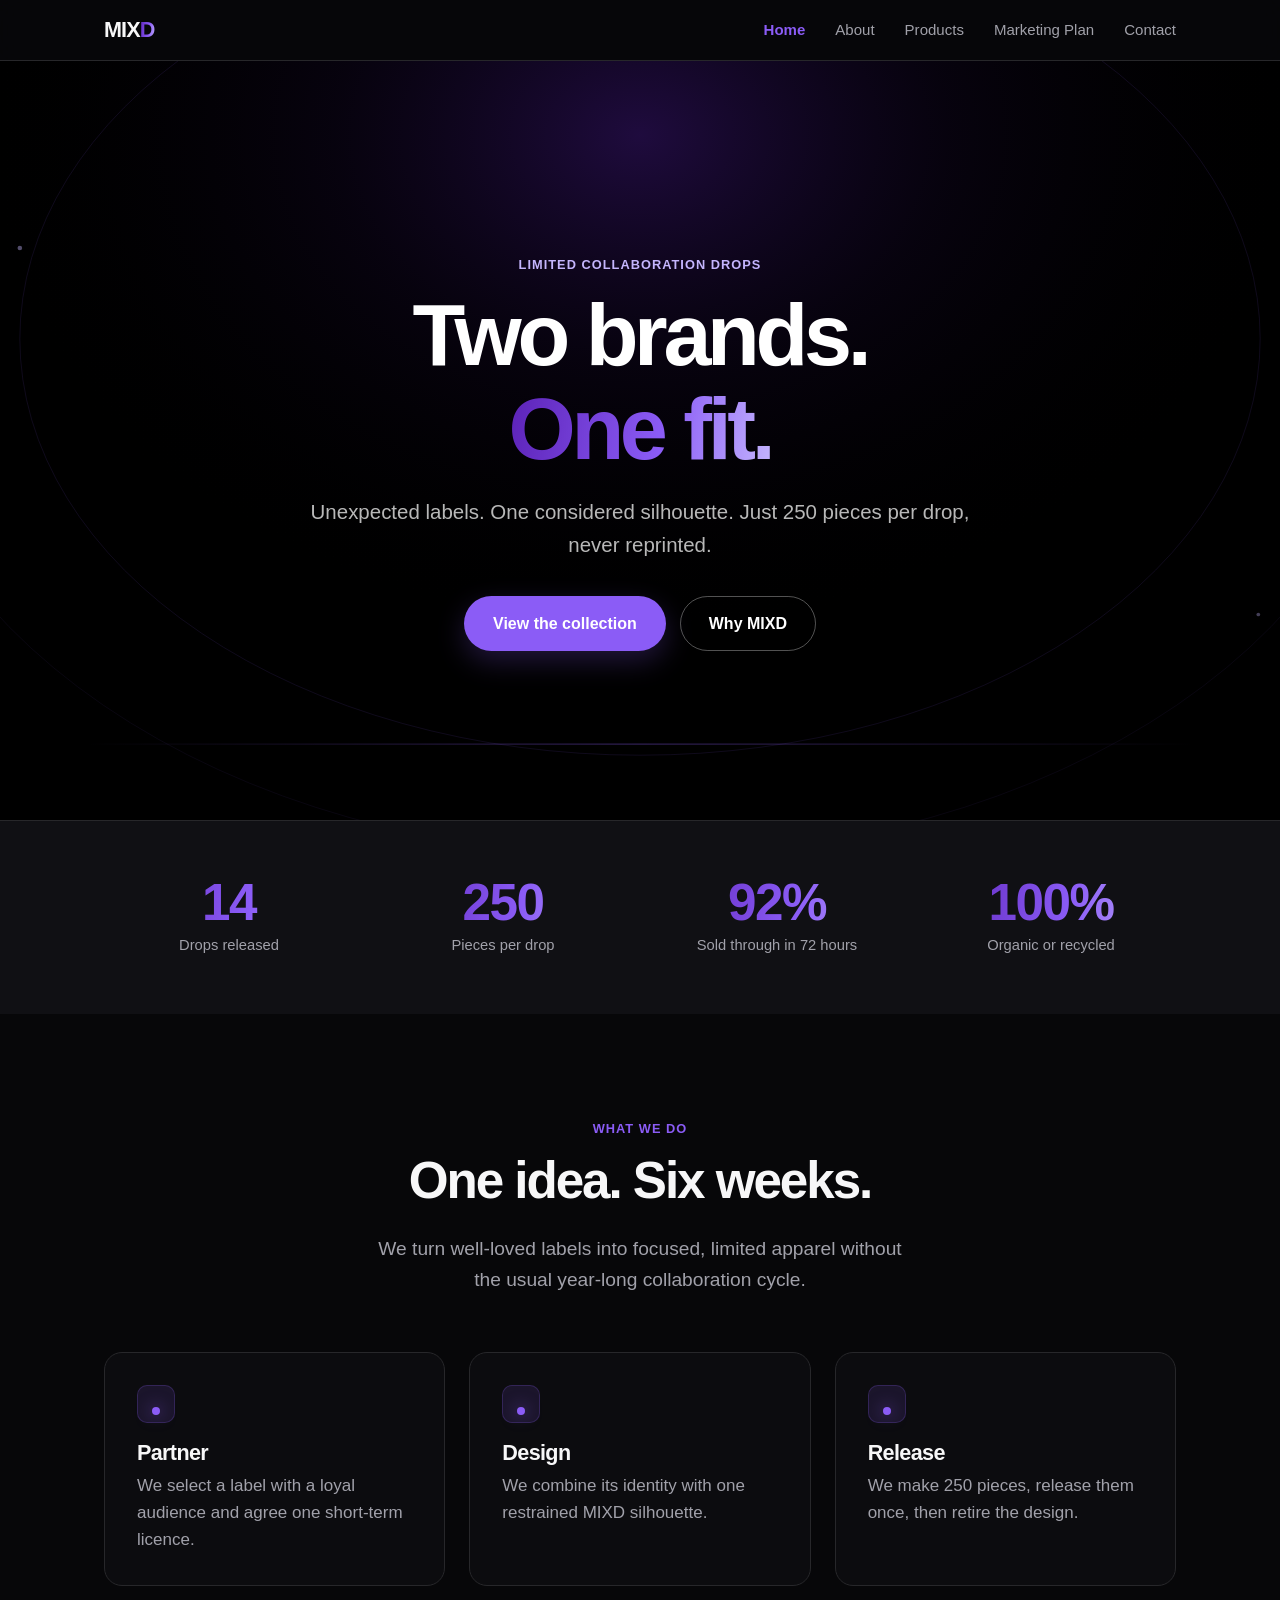
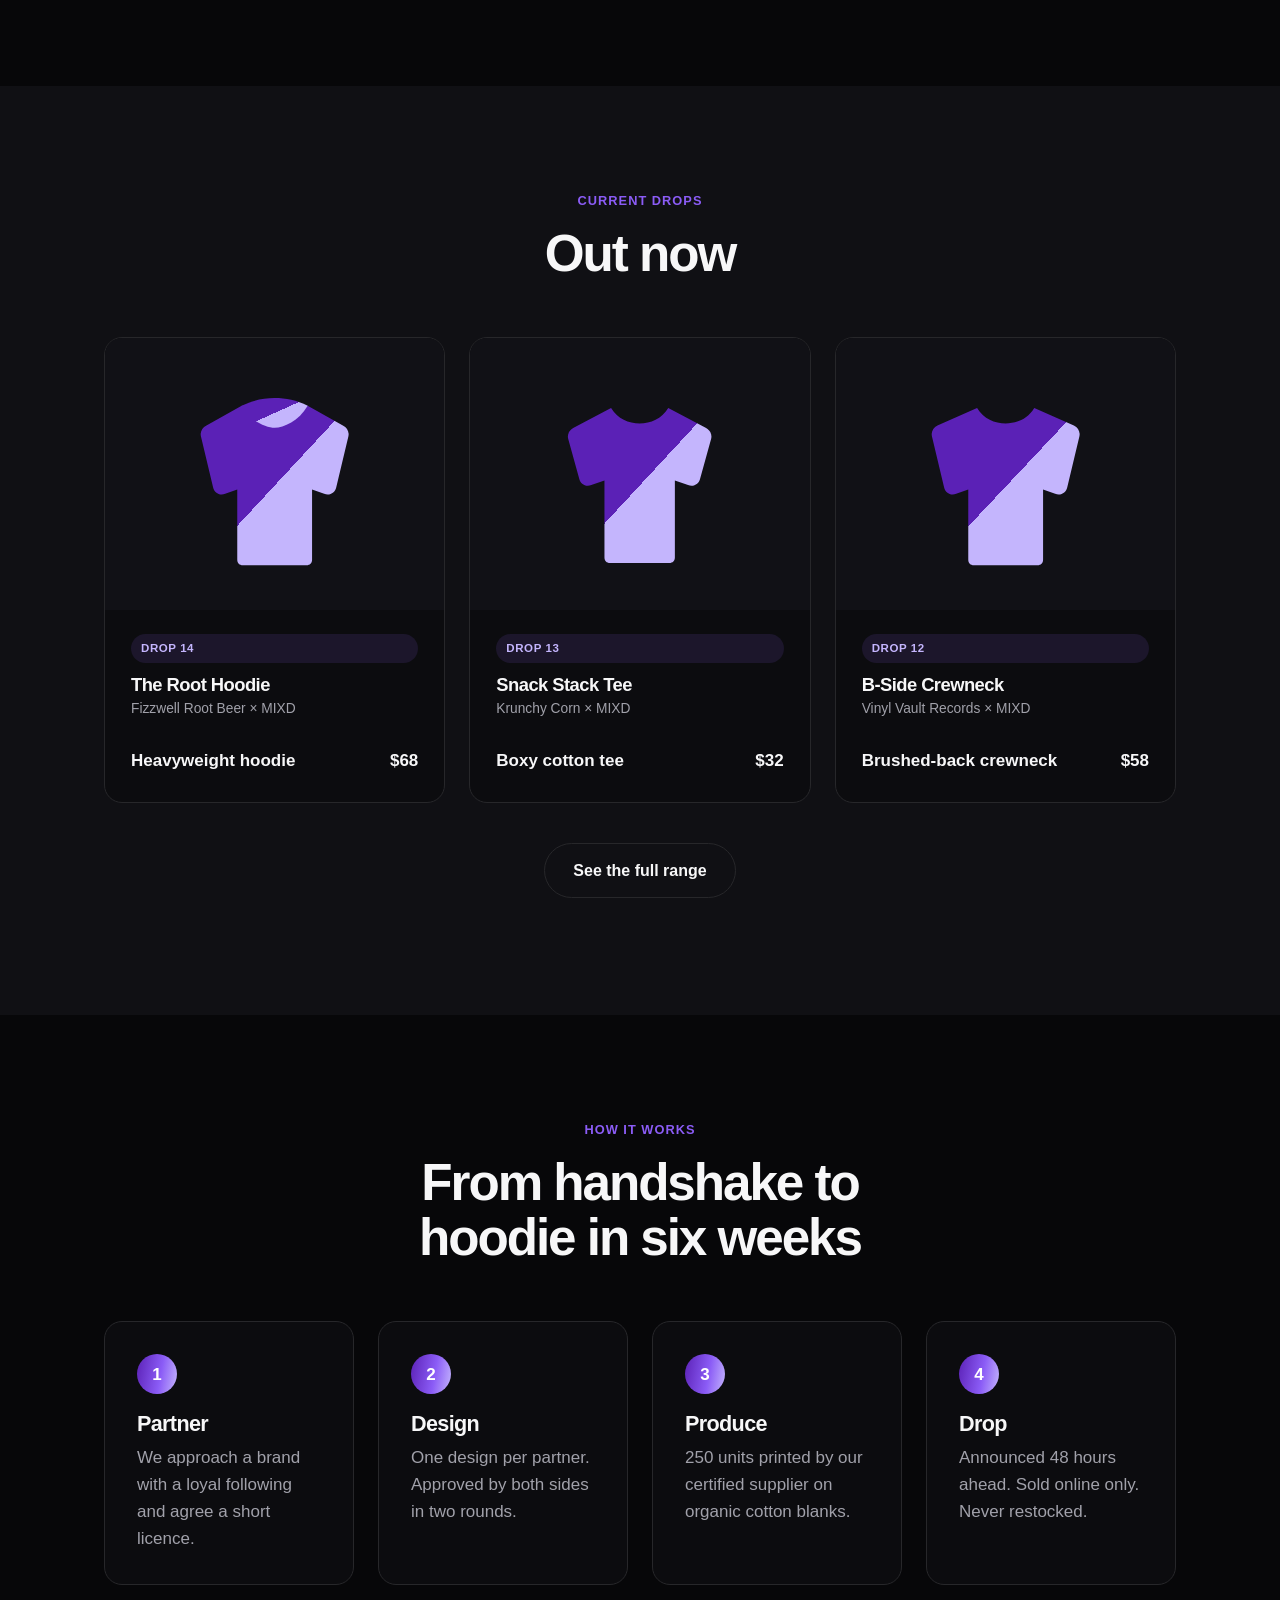
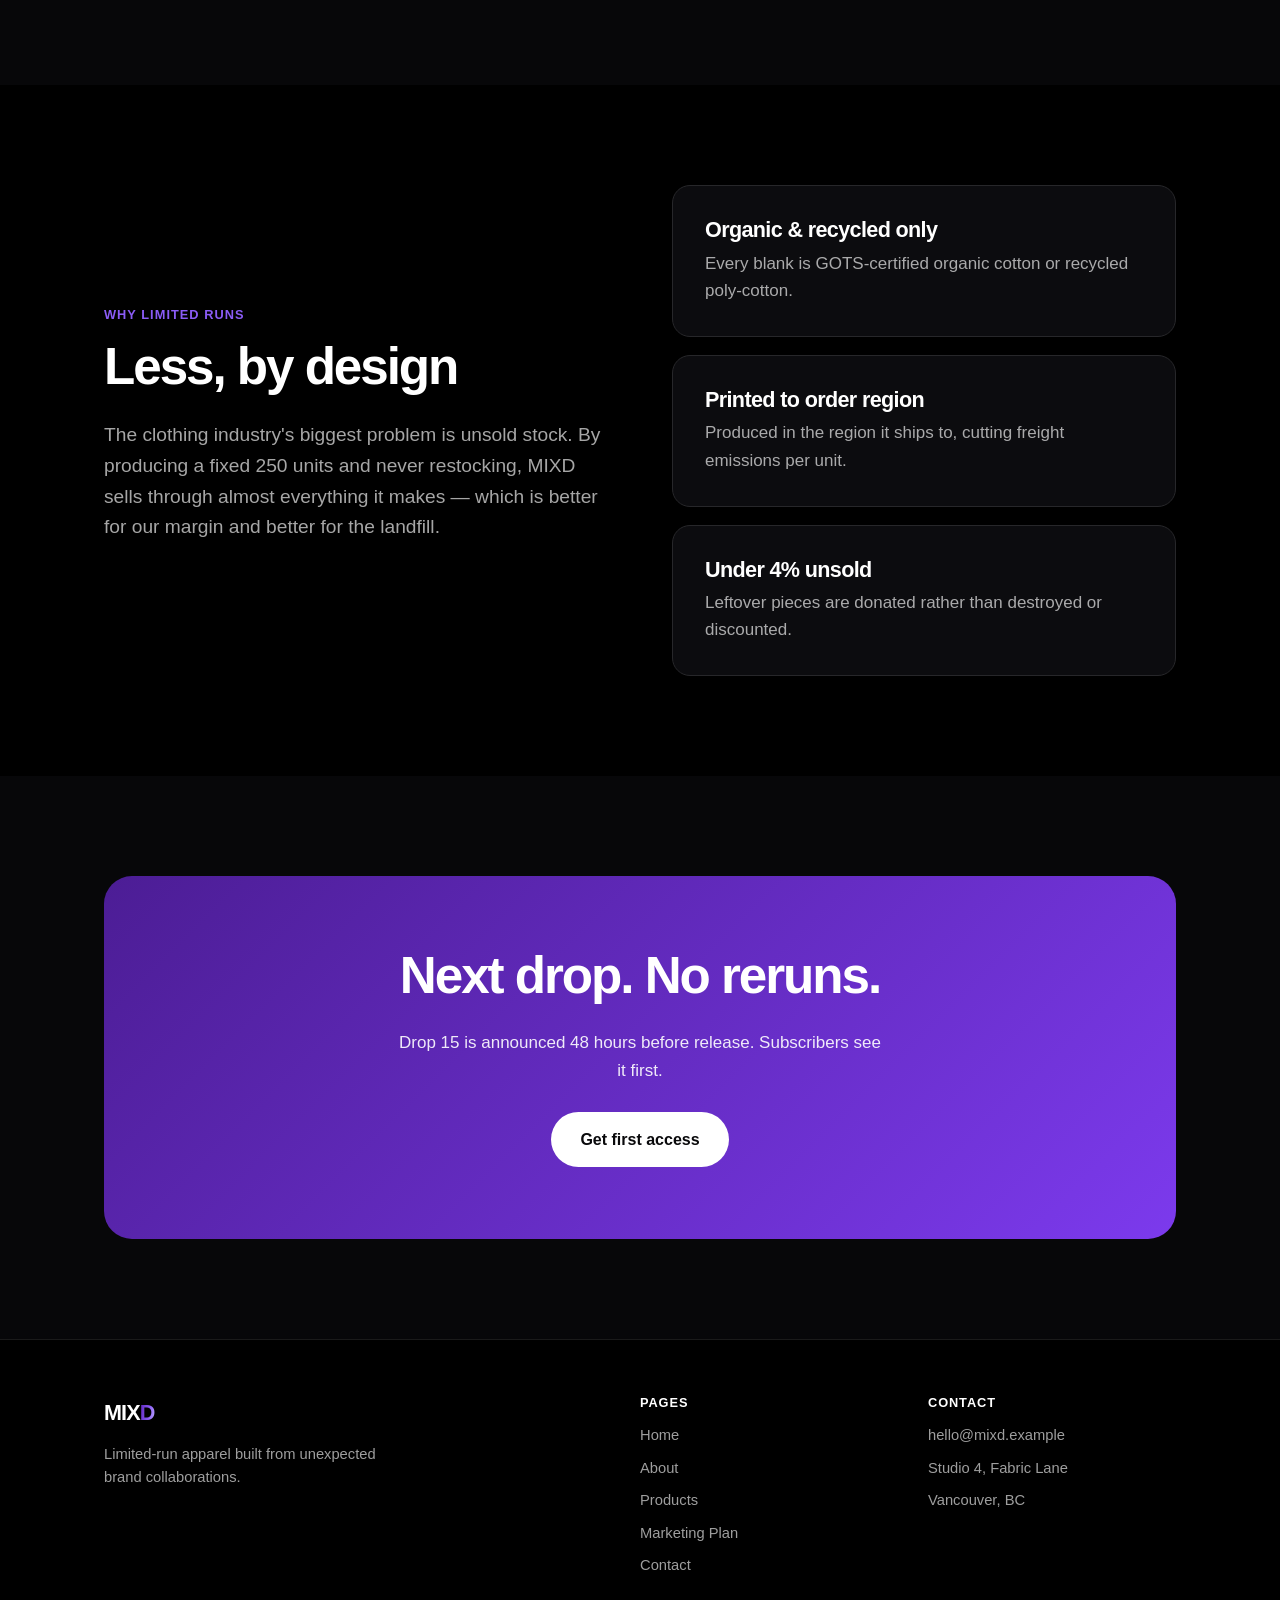
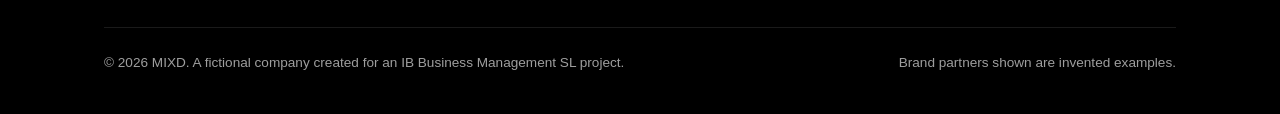
==== commit 7b2c7ba9: "Refine MIXD with monochrome purple theme" ====
--- a/index.html
+++ b/index.html
@@ -18,6 +18,7 @@
 <head>
   <meta charset="UTF-8">
   <meta name="viewport" content="width=device-width, initial-scale=1.0">
+  <meta name="theme-color" content="#000000">
 
   <!-- The text shown in the browser tab -->
   <title>MIXD — Two Brands. One Fit.</title>
@@ -71,15 +72,15 @@
          ==================================================================== -->
     <section class="hero hero--home">
       <div class="wrap">
-        <span class="eyebrow">Limited-run collaboration apparel</span>
-        <h1>Two brands.<br>One <span class="grad">fit</span>.</h1>
+        <span class="eyebrow">Limited collaboration drops</span>
+        <h1>Two brands.<br><span class="grad">One fit.</span></h1>
         <p class="lead center">
-          MIXD takes two labels nobody expected to see together and turns them into
-          one piece of clothing. Small drops, real materials, nothing restocked.
+          Unexpected labels. One considered silhouette. Just 250 pieces per drop,
+          never reprinted.
         </p>
         <div class="hero-actions">
-          <a class="btn btn-primary" href="products.html">Shop the drops</a>
-          <a class="btn btn-ghost" href="about.html">Our story</a>
+          <a class="btn btn-primary" href="products.html">View the collection</a>
+          <a class="btn btn-ghost" href="about.html">Why MIXD</a>
         </div>
       </div>
     </section>
@@ -94,19 +95,19 @@
         <div class="stats">
           <div class="stat">
             <div class="stat-num grad">14</div>
-            <div class="stat-label">Collaboration drops released</div>
+            <div class="stat-label">Drops released</div>
           </div>
           <div class="stat">
             <div class="stat-num grad">250</div>
-            <div class="stat-label">Pieces per limited run</div>
+            <div class="stat-label">Pieces per drop</div>
           </div>
           <div class="stat">
             <div class="stat-num grad">92%</div>
-            <div class="stat-label">Drops sold out in 72 hours</div>
+            <div class="stat-label">Sold through in 72 hours</div>
           </div>
           <div class="stat">
             <div class="stat-num grad">100%</div>
-            <div class="stat-label">Organic or recycled cotton</div>
+            <div class="stat-label">Organic or recycled</div>
           </div>
         </div>
       </div>
@@ -122,10 +123,10 @@
       <div class="wrap">
         <div class="section-head">
           <span class="eyebrow">What we do</span>
-          <h2>Collaboration, without the wait</h2>
+          <h2>One idea. Six weeks.</h2>
           <p class="lead center">
-            Big brand collabs normally take a year and a legal team. We licence smaller,
-            well-loved labels and put the drop out in six weeks.
+            We turn well-loved labels into focused, limited apparel without the usual
+            year-long collaboration cycle.
           </p>
         </div>
 
@@ -134,30 +135,27 @@
           <!-- Card 1 -->
           <article class="card">
             <div class="card-icon">🤝</div>
-            <h3>We licence the brand</h3>
+            <h3>Partner</h3>
             <p>
-              We sign short-term licensing deals with heritage snack, drink and record
-              labels — the ones people already feel nostalgic about.
+              We select a label with a loyal audience and agree one short-term licence.
             </p>
           </article>
 
           <!-- Card 2 -->
           <article class="card">
             <div class="card-icon">✏️</div>
-            <h3>We design the mix</h3>
+            <h3>Design</h3>
             <p>
-              Our in-house team blends the partner's identity with the MIXD silhouette.
-              Every drop is one design, released in one run.
+              We combine its identity with one restrained MIXD silhouette.
             </p>
           </article>
 
           <!-- Card 3 -->
           <article class="card">
             <div class="card-icon">📦</div>
-            <h3>We drop it and stop</h3>
+            <h3>Release</h3>
             <p>
-              250 pieces, then the design is retired for good. Scarcity is the product
-              as much as the cotton is.
+              We make 250 pieces, release them once, then retire the design.
             </p>
           </article>
 
@@ -184,11 +182,11 @@
           <!-- Product 1 -->
           <article class="product">
             <div class="product-art">
-              <svg viewBox="0 0 200 200" role="img" aria-label="Hooded sweatshirt in amber and cream">
+              <svg viewBox="0 0 200 200" role="img" aria-label="Hooded sweatshirt in deep violet and lavender">
                 <defs>
                   <linearGradient id="mix1" x1="0" y1="0" x2="1" y2="1">
-                    <stop offset="50%" stop-color="#B4671E"/>
-                    <stop offset="50%" stop-color="#F2E3C8"/>
+                    <stop offset="50%" stop-color="#5B21B6"/>
+                    <stop offset="50%" stop-color="#C4B5FD"/>
                   </linearGradient>
                 </defs>
                 <path fill="url(#mix1)" d="M70 38 L38 56 C34 58 32 62 33 66 L44 112 C45 117 50 120 55 118 L66 114 L66 178 C66 181 68 183 71 183 L129 183 C132 183 134 181 134 178 L134 114 L145 118 C150 120 155 117 156 112 L167 66 C168 62 166 58 162 56 L130 38 Z"/>
@@ -206,11 +204,11 @@
           <!-- Product 2 -->
           <article class="product">
             <div class="product-art">
-              <svg viewBox="0 0 200 200" role="img" aria-label="T-shirt in yellow and red">
+              <svg viewBox="0 0 200 200" role="img" aria-label="T-shirt in deep violet and lavender">
                 <defs>
                   <linearGradient id="mix2" x1="0" y1="0" x2="1" y2="1">
-                    <stop offset="50%" stop-color="#F5C518"/>
-                    <stop offset="50%" stop-color="#E23B2E"/>
+                    <stop offset="50%" stop-color="#5B21B6"/>
+                    <stop offset="50%" stop-color="#C4B5FD"/>
                   </linearGradient>
                 </defs>
                 <path fill="url(#mix2)" d="M74 40 L40 58 C36 60 34 64 35 68 L45 104 C46 109 51 112 56 110 L68 106 L68 176 C68 179 70 181 73 181 L127 181 C130 181 132 179 132 176 L132 106 L144 110 C149 112 154 109 155 104 L165 68 C166 64 164 60 160 58 L126 40 C120 50 110 54 100 54 C90 54 80 50 74 40 Z"/>
@@ -227,11 +225,11 @@
           <!-- Product 3 -->
           <article class="product">
             <div class="product-art">
-              <svg viewBox="0 0 200 200" role="img" aria-label="Crewneck sweatshirt in black and violet">
+              <svg viewBox="0 0 200 200" role="img" aria-label="Crewneck sweatshirt in deep violet and lavender">
                 <defs>
                   <linearGradient id="mix3" x1="0" y1="0" x2="1" y2="1">
-                    <stop offset="50%" stop-color="#1B1B20"/>
-                    <stop offset="50%" stop-color="#7A4DFF"/>
+                    <stop offset="50%" stop-color="#5B21B6"/>
+                    <stop offset="50%" stop-color="#C4B5FD"/>
                   </linearGradient>
                 </defs>
                 <path fill="url(#mix3)" d="M74 40 L38 56 C34 58 32 62 33 66 L44 112 C45 117 50 120 55 118 L66 114 L66 178 C66 181 68 183 71 183 L129 183 C132 183 134 181 134 178 L134 114 L145 118 C150 120 155 117 156 112 L167 66 C168 62 166 58 162 56 L126 40 C120 50 110 54 100 54 C90 54 80 50 74 40 Z"/>
@@ -297,8 +295,8 @@
       <div class="wrap">
         <div class="split">
           <div>
-            <span class="eyebrow" style="color:#FF9F0A;">Why limited runs</span>
-            <h2>Making less, on purpose</h2>
+            <span class="eyebrow">Why limited runs</span>
+            <h2>Less, by design</h2>
             <p class="lead">
               The clothing industry's biggest problem is unsold stock. By producing a fixed
               250 units and never restocking, MIXD sells through almost everything it makes —
@@ -330,9 +328,9 @@
     <section class="reveal">
       <div class="wrap">
         <div class="cta">
-          <h2>Don't miss the next drop</h2>
-          <p>Drop 15 is announced 48 hours before it goes live. Subscribers get first access.</p>
-          <a class="btn btn-light" href="contact.html">Join the list</a>
+          <h2>Next drop. No reruns.</h2>
+          <p>Drop 15 is announced 48 hours before release. Subscribers see it first.</p>
+          <a class="btn btn-light" href="contact.html">Get first access</a>
         </div>
       </div>
     </section>
--- a/css/style.css
+++ b/css/style.css
@@ -8,7 +8,7 @@
    Scroll to "1. DESIGN TOKENS" just below. Change the colour codes there
    and every page updates automatically. You do not need to touch anything else.
 
-   Colour codes are "hex" codes, e.g. #6C3CF4. You can pick new ones at
+   Colour codes are "hex" codes, e.g. #8B5CF6. You can pick new ones at
    https://coolors.co or just Google "hex color picker".
    ========================================================================== */
 
@@ -18,30 +18,27 @@
    ========================================================================== */
 
 :root {
-  /* --- Brand colours (change these to re-skin the whole site) --- */
-  --brand-violet: #6C3CF4;
-  --brand-pink:   #FF2D78;
-  --brand-orange: #FF9F0A;
-  --brand-blue:   #0A84FF;
-  --brand-green:  #30D158;
-
-  /* The signature MIXD gradient — used on buttons and headline words */
-  --gradient: linear-gradient(100deg, var(--brand-violet), var(--brand-pink) 55%, var(--brand-orange));
+  /* --- Brand colours: black first, white and purple only --- */
+  --brand-violet:     #8B5CF6;
+  --brand-violet-deep:#5B21B6;
+  --brand-violet-soft:#C4B5FD;
+
+  --gradient: linear-gradient(100deg, var(--brand-violet-deep), var(--brand-violet) 58%, var(--brand-violet-soft));
 
   /* --- Neutrals (backgrounds and text) --- */
-  --bg:        #FFFFFF;   /* main page background */
-  --bg-soft:   #F5F5F7;   /* light grey section background */
-  --bg-dark:   #0B0B0F;   /* dark section background */
-  --ink:       #1D1D1F;   /* main text colour */
-  --ink-soft:  #6E6E73;   /* secondary / smaller text */
+  --bg:        #070709;   /* main page background */
+  --bg-soft:   #101014;   /* alternating dark section */
+  --bg-dark:   #000000;   /* deepest background */
+  --ink:       #F7F7F8;   /* main text colour */
+  --ink-soft:  #A1A1AA;   /* secondary / smaller text */
   --ink-invert:#FFFFFF;   /* text on dark backgrounds */
-  --line:      #E3E3E6;   /* thin divider lines and card borders */
+  --line:      #27272A;   /* thin divider lines and card borders */
 
   /* --- Shape and spacing --- */
-  --radius:    20px;      /* how rounded the cards and buttons are */
-  --radius-sm: 12px;
-  --shadow:    0 4px 24px rgba(0, 0, 0, 0.06);
-  --shadow-lg: 0 18px 50px rgba(0, 0, 0, 0.12);
+  --radius:    18px;      /* how rounded the cards and buttons are */
+  --radius-sm: 10px;
+  --shadow:    0 8px 28px rgba(0, 0, 0, 0.28);
+  --shadow-lg: 0 20px 55px rgba(0, 0, 0, 0.48);
   --maxw:      1120px;    /* how wide the content can get on big screens */
 
   /* --- Typography --- */
@@ -71,6 +68,7 @@
   color: var(--ink);
   background: var(--bg);
   -webkit-font-smoothing: antialiased;
+  text-rendering: optimizeLegibility;
 }
 
 img { max-width: 100%; display: block; }
@@ -80,12 +78,12 @@
 h1, h2, h3, h4 {
   margin: 0 0 0.5em;
   line-height: 1.08;
-  letter-spacing: -0.022em;
-  font-weight: 700;
-}
-
-h1 { font-size: clamp(2.6rem, 6vw, 4.4rem); }
-h2 { font-size: clamp(2rem, 4vw, 3rem); }
+  letter-spacing: -0.03em;
+  font-weight: 650;
+}
+
+h1 { font-size: clamp(3rem, 7vw, 5.4rem); letter-spacing: -0.05em; }
+h2 { font-size: clamp(2rem, 4vw, 3.25rem); letter-spacing: -0.04em; }
 h3 { font-size: 1.35rem; }
 
 p { margin: 0 0 1em; }
@@ -131,17 +129,18 @@
   text-decoration: none;
   border: 1px solid transparent;
   cursor: pointer;
-  transition: transform 0.18s ease, box-shadow 0.18s ease, background 0.18s ease;
+  transition: transform 0.18s ease, box-shadow 0.18s ease, background-color 0.18s ease, border-color 0.18s ease;
 }
 
 .btn:hover { transform: translateY(-2px); }
 
-/* Filled gradient button — the main call to action */
+/* Solid purple button — the main call to action */
 .btn-primary {
-  background: var(--gradient);
+  background: var(--brand-violet);
   color: #fff;
-  box-shadow: 0 8px 24px rgba(108, 60, 244, 0.28);
-}
+  box-shadow: 0 10px 28px rgba(139, 92, 246, 0.24);
+}
+.btn-primary:hover { background: #7C3AED; box-shadow: 0 14px 34px rgba(139, 92, 246, 0.32); }
 
 /* Outlined button — the secondary action */
 .btn-ghost {
@@ -154,7 +153,7 @@
 /* Button used on dark backgrounds */
 .btn-light {
   background: #fff;
-  color: var(--ink);
+  color: #09090B;
 }
 
 
@@ -169,7 +168,7 @@
   position: sticky;
   top: 0;
   z-index: 50;
-  background: rgba(255, 255, 255, 0.72);
+  background: rgba(7, 7, 9, 0.78);
   backdrop-filter: saturate(180%) blur(20px);
   -webkit-backdrop-filter: saturate(180%) blur(20px);
   border-bottom: 1px solid var(--line);
@@ -187,6 +186,7 @@
   font-weight: 700;
   letter-spacing: -0.04em;
   text-decoration: none;
+  color: var(--ink);
 }
 
 .nav-links {
@@ -236,7 +236,7 @@
 .section-dark .muted,
 .section-dark .lead { color: rgba(255, 255, 255, 0.65); }
 
-.section-head { max-width: 62ch; margin: 0 auto 56px; text-align: center; }
+.section-head { max-width: 58ch; margin: 0 auto 56px; text-align: center; }
 
 /* A responsive grid. Add .cols-2, .cols-3 or .cols-4 to set the columns. */
 .grid { display: grid; gap: 24px; }
@@ -258,35 +258,46 @@
    ========================================================================== */
 
 .card {
-  background: var(--bg);
+  background: #0C0C0F;
   border: 1px solid var(--line);
   border-radius: var(--radius);
   padding: 32px;
   transition: transform 0.25s ease, box-shadow 0.25s ease;
 }
-.card:hover { transform: translateY(-4px); box-shadow: var(--shadow-lg); }
+.card:hover { transform: translateY(-4px); border-color: #3F3F46; box-shadow: var(--shadow-lg); }
 
 .card h3 { margin-bottom: 8px; }
 .card p  { color: var(--ink-soft); margin-bottom: 0; }
 
 .section-dark .card {
-  background: rgba(255, 255, 255, 0.05);
-  border-color: rgba(255, 255, 255, 0.12);
+  background: #0C0C0F;
+  border-color: var(--line);
 }
 .section-dark .card p { color: rgba(255, 255, 255, 0.65); }
 
-/* Big coloured number or emoji at the top of a card */
+/* Minimal purple marker at the top of a card */
 .card-icon {
-  width: 46px;
-  height: 46px;
-  border-radius: 14px;
+  width: 38px;
+  height: 38px;
+  border-radius: 10px;
   display: grid;
   place-items: center;
   font-size: 1.3rem;
   margin-bottom: 18px;
-  background: var(--bg-soft);
-}
-.section-dark .card-icon { background: rgba(255, 255, 255, 0.1); }
+  color: var(--brand-violet-soft);
+  background: rgba(139, 92, 246, 0.12);
+  border: 1px solid rgba(139, 92, 246, 0.22);
+}
+.section-dark .card-icon { background: rgba(139, 92, 246, 0.12); }
+.card-icon:not([style]) { font-size: 0; }
+.card-icon:not([style])::after {
+  content: "";
+  width: 8px;
+  height: 8px;
+  border-radius: 50%;
+  background: var(--brand-violet);
+  box-shadow: 0 0 16px rgba(139, 92, 246, 0.7);
+}
 
 
 /* ==========================================================================
@@ -298,6 +309,7 @@
   text-align: center;
   position: relative;
   overflow: hidden;
+  border-bottom: 1px solid var(--line);
 }
 
 /* Soft coloured glow behind the hero text */
@@ -309,8 +321,7 @@
   transform: translateX(-50%);
   width: 900px;
   height: 620px;
-  background: radial-gradient(circle at 30% 40%, rgba(108, 60, 244, 0.22), transparent 60%),
-              radial-gradient(circle at 70% 50%, rgba(255, 45, 120, 0.18), transparent 60%);
+  background: radial-gradient(circle, rgba(139, 92, 246, 0.16), transparent 64%);
   filter: blur(20px);
   z-index: -1;
 }
@@ -331,7 +342,7 @@
   display: grid;
   place-items: center;
   color: var(--ink-invert);
-  background-color: var(--bg-dark);
+  background-color: #000000;
   background-image: url("../visuals/exports/hero-background.svg");
   background-position: center;
   background-size: cover;
@@ -339,7 +350,7 @@
 
 .hero--home::before { display: none; }
 .hero--home .lead { color: rgba(255, 255, 255, 0.72); }
-.hero--home .eyebrow { color: #FFFFFF; }
+.hero--home .eyebrow { color: var(--brand-violet-soft); }
 .hero--home .btn-ghost {
   color: #FFFFFF;
   border-color: rgba(255, 255, 255, 0.32);
@@ -360,21 +371,24 @@
   border: 1px solid var(--line);
   border-radius: var(--radius);
   overflow: hidden;
-  background: var(--bg);
+  background: #0C0C0F;
   display: flex;
   flex-direction: column;
   transition: transform 0.25s ease, box-shadow 0.25s ease;
 }
-.product:hover { transform: translateY(-5px); box-shadow: var(--shadow-lg); }
+.product:hover { transform: translateY(-5px); border-color: #3F3F46; box-shadow: var(--shadow-lg); }
 
 .product-art {
   aspect-ratio: 4 / 3;
   display: grid;
   place-items: center;
   padding: 26px;
-  background: var(--bg-soft);
+  background: #111116;
 }
 .product-art svg { width: 100%; height: 100%; max-height: 220px; }
+.product-art stop:first-child { stop-color: var(--brand-violet-deep); }
+.product-art stop:last-child { stop-color: var(--brand-violet-soft); }
+.product-art path[fill="#FFFFFF"] { fill: var(--brand-violet-soft); }
 
 .product-body { padding: 24px 26px 28px; flex: 1; display: flex; flex-direction: column; }
 .product-body h3 { margin-bottom: 4px; font-size: 1.15rem; }
@@ -402,8 +416,8 @@
   text-transform: uppercase;
   padding: 5px 10px;
   border-radius: 999px;
-  background: rgba(108, 60, 244, 0.1);
-  color: var(--brand-violet);
+  background: rgba(139, 92, 246, 0.12);
+  color: var(--brand-violet-soft);
 }
 
 
@@ -483,11 +497,11 @@
   padding: 28px;
   border: 1px solid var(--line);
   border-top: 4px solid var(--brand-violet);
-  background: var(--bg);
-}
-.swot-box:nth-child(2) { border-top-color: var(--brand-pink); }
-.swot-box:nth-child(3) { border-top-color: var(--brand-blue); }
-.swot-box:nth-child(4) { border-top-color: var(--brand-orange); }
+  background: #0C0C0F;
+}
+.swot-box:nth-child(2) { border-top-color: #A78BFA; }
+.swot-box:nth-child(3) { border-top-color: #7C3AED; }
+.swot-box:nth-child(4) { border-top-color: #C4B5FD; }
 
 .swot-box h3 { font-size: 1.05rem; margin-bottom: 12px; }
 .swot-box ul { margin: 0; padding-left: 18px; color: var(--ink-soft); }
@@ -514,7 +528,7 @@
   font-family: inherit;
   font-size: 1rem;
   color: var(--ink);
-  background: var(--bg);
+  background: #0C0C0F;
   border: 1px solid var(--line);
   border-radius: var(--radius-sm);
   transition: border-color 0.15s ease, box-shadow 0.15s ease;
@@ -523,19 +537,19 @@
 input:focus, textarea:focus, select:focus {
   outline: none;
   border-color: var(--brand-violet);
-  box-shadow: 0 0 0 3px rgba(108, 60, 244, 0.15);
+  box-shadow: 0 0 0 3px rgba(139, 92, 246, 0.16);
 }
 
 textarea { min-height: 140px; resize: vertical; }
 
-/* Green confirmation message that appears after pressing Send */
+/* Confirmation message that appears after pressing Send */
 .form-note {
   display: none;
   margin-top: 16px;
   padding: 14px 16px;
   border-radius: var(--radius-sm);
-  background: rgba(48, 209, 88, 0.12);
-  color: #1c7a35;
+  background: rgba(139, 92, 246, 0.14);
+  color: var(--brand-violet-soft);
   font-size: 0.94rem;
 }
 .form-note.show { display: block; }
@@ -571,7 +585,7 @@
   border-radius: 28px;
   padding: 72px 40px;
   text-align: center;
-  background: var(--gradient);
+  background: linear-gradient(135deg, #4C1D95, #7C3AED);
   color: #fff;
 }
 .cta h2 { color: #fff; }
@@ -587,7 +601,7 @@
   padding: 56px 0 40px;
   font-size: 0.92rem;
   color: rgba(255, 255, 255, 0.62);
-  background: var(--bg-dark);
+  background: #000000;
 }
 
 .footer-grid {
@@ -673,7 +687,7 @@
     right: 0;
     flex-direction: column;
     gap: 0;
-    background: #fff;
+    background: rgba(7, 7, 9, 0.98);
     border-bottom: 1px solid var(--line);
     padding: 8px 24px 18px;
     display: none;
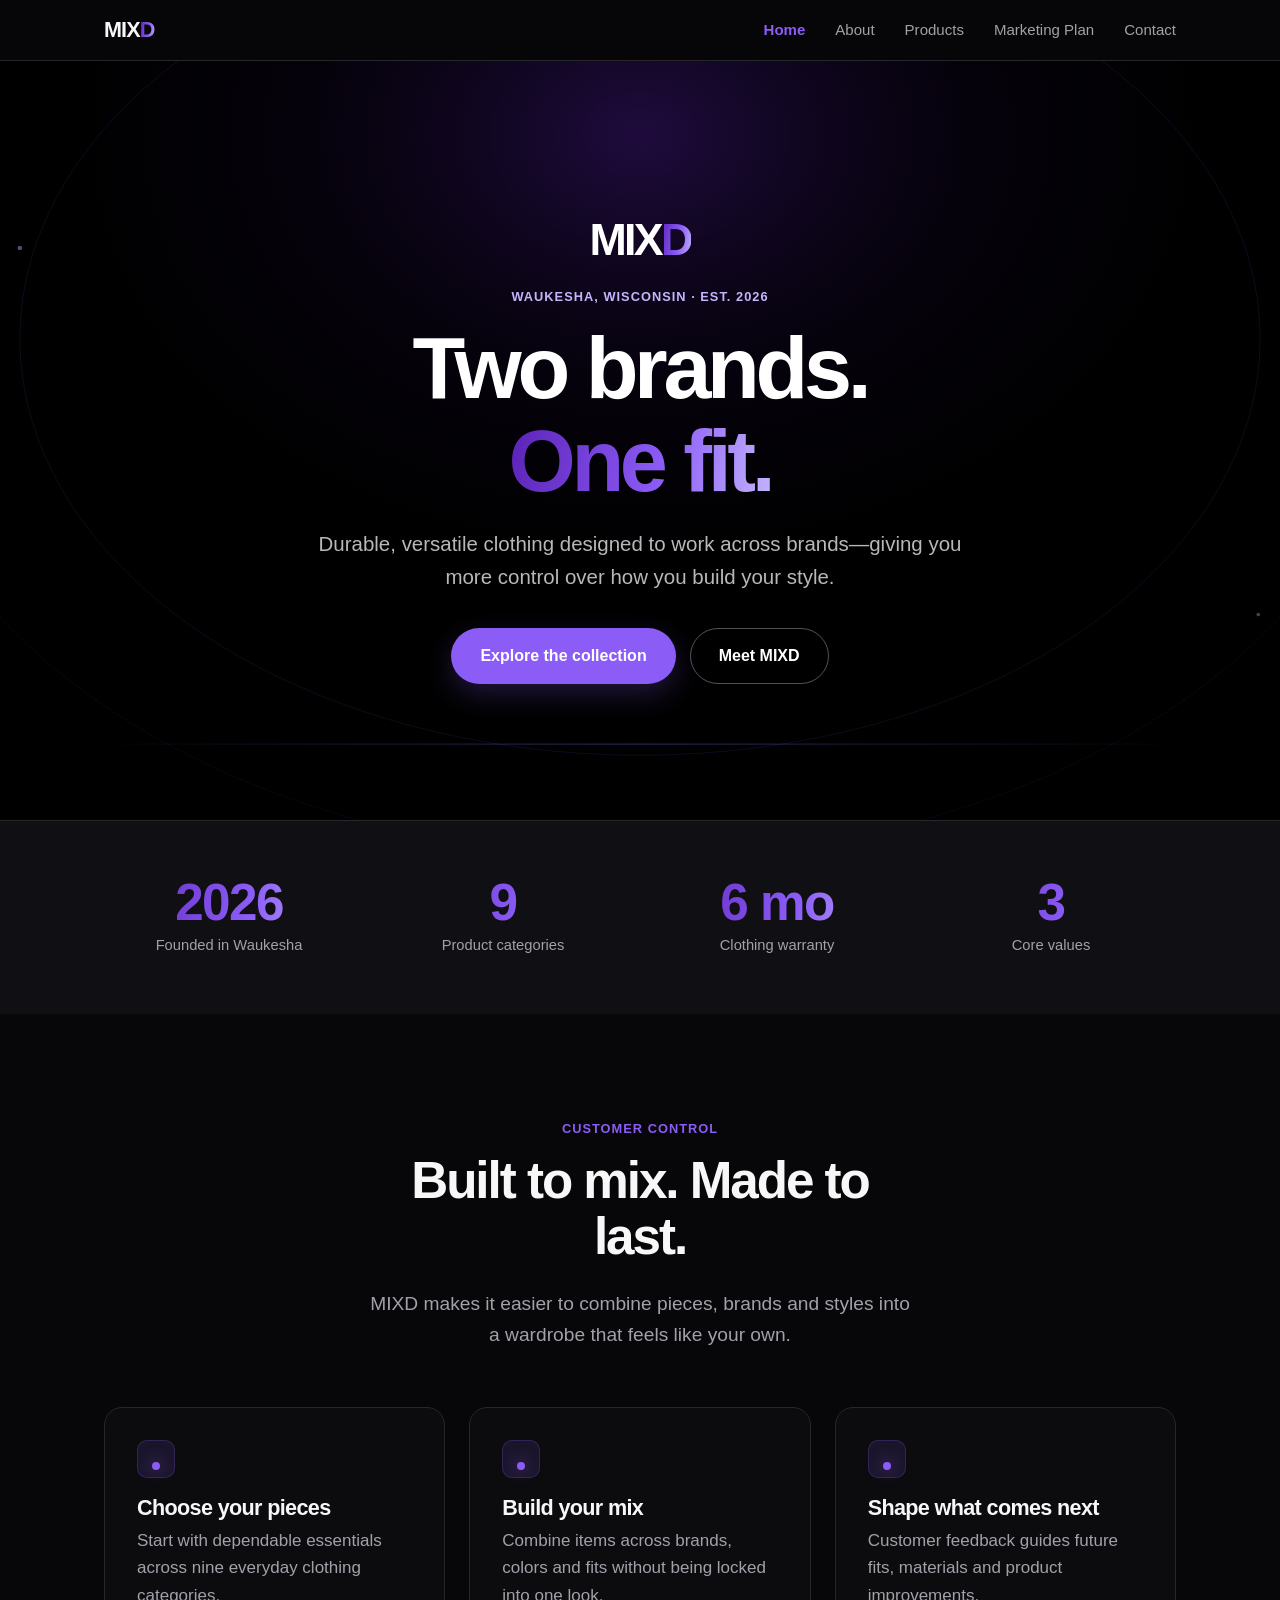
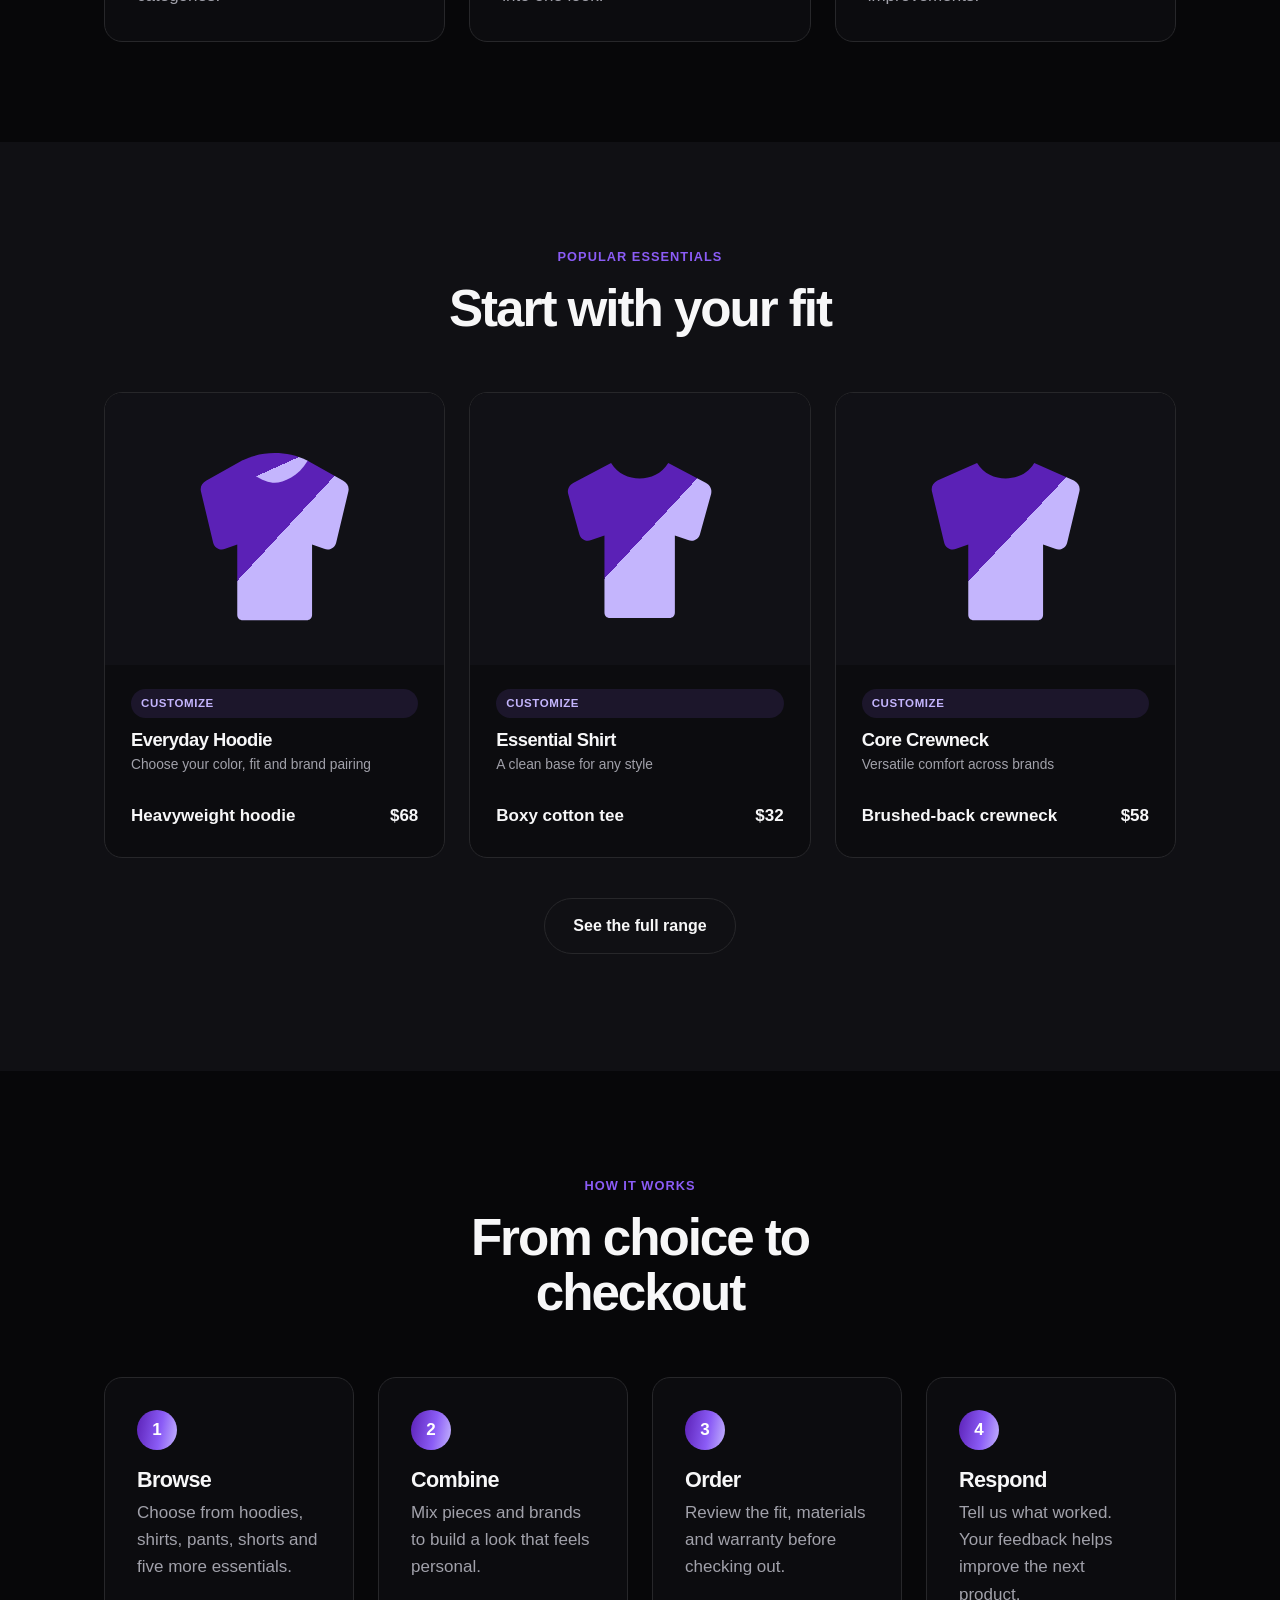
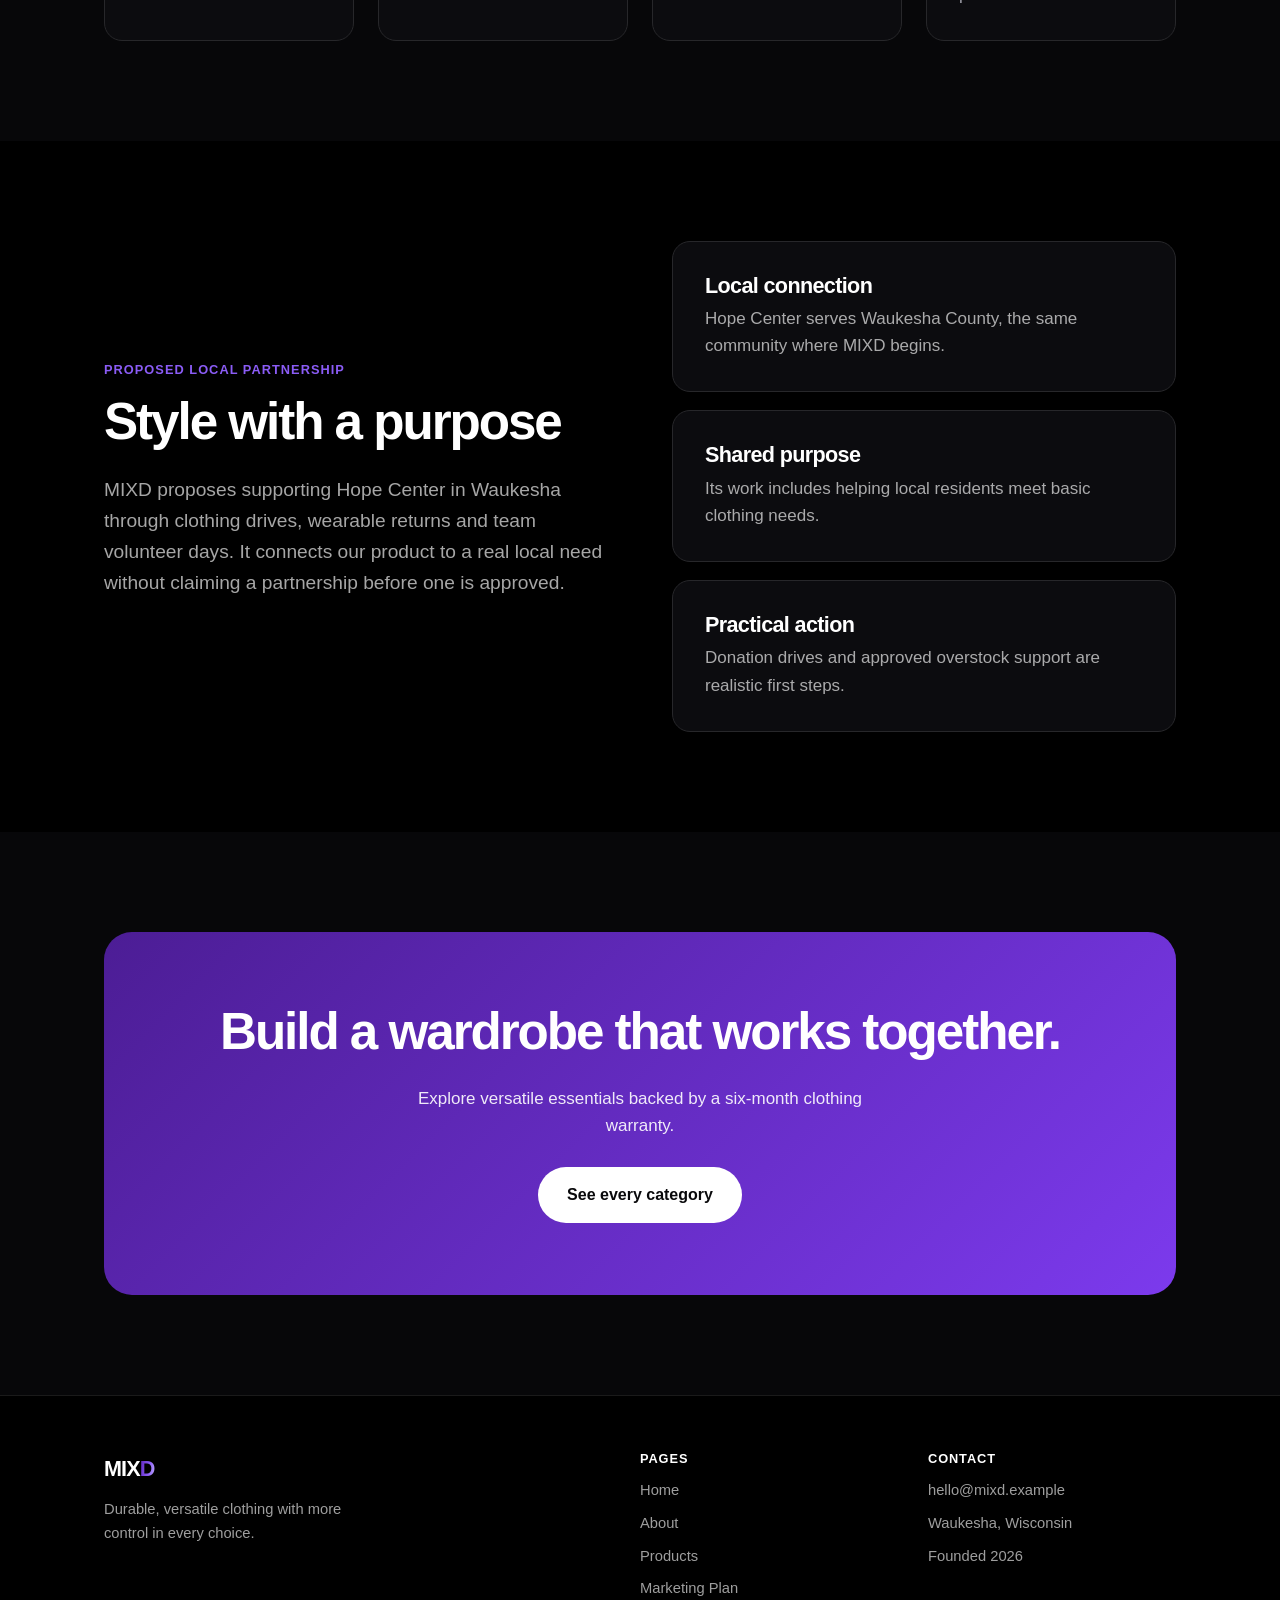
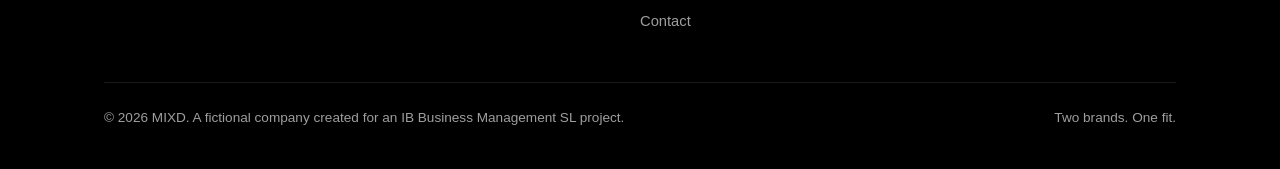
==== commit c73a3ef7: "Align site with presentation brief" ====
--- a/index.html
+++ b/index.html
@@ -24,14 +24,14 @@
   <title>MIXD — Two Brands. One Fit.</title>
 
   <!-- The short description Google shows under the link -->
-  <meta name="description" content="MIXD creates limited-run apparel from unexpected brand collaborations. Two brands, one fit.">
+  <meta name="description" content="MIXD creates durable, versatile clothing that gives customers more control over how they mix brands and express their style.">
 
   <link rel="icon" href="visuals/exports/favicon.svg" type="image/svg+xml">
   <link rel="icon" href="visuals/exports/favicon-32.png" type="image/png" sizes="32x32">
   <meta property="og:image" content="https://clwx-31.github.io/mixd-website/visuals/exports/og-image.png">
   <meta property="og:image:width" content="1200">
   <meta property="og:image:height" content="630">
-  <meta property="og:image:alt" content="MIXD — Two brands. One fit. Limited-run collaboration apparel.">
+  <meta property="og:image:alt" content="MIXD — Two brands. One fit. Durable, versatile clothing from Waukesha, Wisconsin.">
   <meta name="twitter:card" content="summary_large_image">
   <meta name="twitter:image" content="https://clwx-31.github.io/mixd-website/visuals/exports/og-image.png">
 
@@ -72,15 +72,16 @@
          ==================================================================== -->
     <section class="hero hero--home">
       <div class="wrap">
-        <span class="eyebrow">Limited collaboration drops</span>
+        <div class="hero-wordmark" role="img" aria-label="MIXD company logo">MIX<span class="grad">D</span></div>
+        <span class="eyebrow">Waukesha, Wisconsin · Est. 2026</span>
         <h1>Two brands.<br><span class="grad">One fit.</span></h1>
         <p class="lead center">
-          Unexpected labels. One considered silhouette. Just 250 pieces per drop,
-          never reprinted.
+          Durable, versatile clothing designed to work across brands—giving you
+          more control over how you build your style.
         </p>
         <div class="hero-actions">
-          <a class="btn btn-primary" href="products.html">View the collection</a>
-          <a class="btn btn-ghost" href="about.html">Why MIXD</a>
+          <a class="btn btn-primary" href="products.html">Explore the collection</a>
+          <a class="btn btn-ghost" href="about.html">Meet MIXD</a>
         </div>
       </div>
     </section>
@@ -94,20 +95,20 @@
       <div class="wrap">
         <div class="stats">
           <div class="stat">
-            <div class="stat-num grad">14</div>
-            <div class="stat-label">Drops released</div>
+            <div class="stat-num grad">2026</div>
+            <div class="stat-label">Founded in Waukesha</div>
           </div>
           <div class="stat">
-            <div class="stat-num grad">250</div>
-            <div class="stat-label">Pieces per drop</div>
+            <div class="stat-num grad">9</div>
+            <div class="stat-label">Product categories</div>
           </div>
           <div class="stat">
-            <div class="stat-num grad">92%</div>
-            <div class="stat-label">Sold through in 72 hours</div>
+            <div class="stat-num grad">6 mo</div>
+            <div class="stat-label">Clothing warranty</div>
           </div>
           <div class="stat">
-            <div class="stat-num grad">100%</div>
-            <div class="stat-label">Organic or recycled</div>
+            <div class="stat-num grad">3</div>
+            <div class="stat-label">Core values</div>
           </div>
         </div>
       </div>
@@ -122,11 +123,11 @@
     <section class="reveal">
       <div class="wrap">
         <div class="section-head">
-          <span class="eyebrow">What we do</span>
-          <h2>One idea. Six weeks.</h2>
+          <span class="eyebrow">Customer control</span>
+          <h2>Built to mix. Made to last.</h2>
           <p class="lead center">
-            We turn well-loved labels into focused, limited apparel without the usual
-            year-long collaboration cycle.
+            MIXD makes it easier to combine pieces, brands and styles into a wardrobe
+            that feels like your own.
           </p>
         </div>
 
@@ -135,27 +136,27 @@
           <!-- Card 1 -->
           <article class="card">
             <div class="card-icon">🤝</div>
-            <h3>Partner</h3>
+            <h3>Choose your pieces</h3>
             <p>
-              We select a label with a loyal audience and agree one short-term licence.
+              Start with dependable essentials across nine everyday clothing categories.
             </p>
           </article>
 
           <!-- Card 2 -->
           <article class="card">
             <div class="card-icon">✏️</div>
-            <h3>Design</h3>
+            <h3>Build your mix</h3>
             <p>
-              We combine its identity with one restrained MIXD silhouette.
+              Combine items across brands, colors and fits without being locked into one look.
             </p>
           </article>
 
           <!-- Card 3 -->
           <article class="card">
             <div class="card-icon">📦</div>
-            <h3>Release</h3>
+            <h3>Shape what comes next</h3>
             <p>
-              We make 250 pieces, release them once, then retire the design.
+              Customer feedback guides future fits, materials and product improvements.
             </p>
           </article>
 
@@ -165,7 +166,7 @@
 
 
     <!-- ====================================================================
-         FEATURED DROPS — three products pulled from the Products page
+         FEATURED PRODUCTS — three products pulled from the Products page
          The clothing pictures are drawn in code (SVG), not photos.
          TO CHANGE A COLOUR: edit the two  stop-color="#XXXXXX"  values.
          The two colours represent the two brands being mixed.
@@ -173,8 +174,8 @@
     <section class="section-soft reveal">
       <div class="wrap">
         <div class="section-head">
-          <span class="eyebrow">Current drops</span>
-          <h2>Out now</h2>
+          <span class="eyebrow">Popular essentials</span>
+          <h2>Start with your fit</h2>
         </div>
 
         <div class="grid cols-3">
@@ -194,9 +195,9 @@
               </svg>
             </div>
             <div class="product-body">
-              <span class="tag">Drop 14</span>
-              <h3 style="margin-top:12px;">The Root Hoodie</h3>
-              <p class="product-mix">Fizzwell Root Beer × MIXD</p>
+              <span class="tag">Customize</span>
+              <h3 style="margin-top:12px;">Everyday Hoodie</h3>
+              <p class="product-mix">Choose your color, fit and brand pairing</p>
               <div class="product-price"><span>Heavyweight hoodie</span><span>$68</span></div>
             </div>
           </article>
@@ -215,9 +216,9 @@
               </svg>
             </div>
             <div class="product-body">
-              <span class="tag">Drop 13</span>
-              <h3 style="margin-top:12px;">Snack Stack Tee</h3>
-              <p class="product-mix">Krunchy Corn × MIXD</p>
+              <span class="tag">Customize</span>
+              <h3 style="margin-top:12px;">Essential Shirt</h3>
+              <p class="product-mix">A clean base for any style</p>
               <div class="product-price"><span>Boxy cotton tee</span><span>$32</span></div>
             </div>
           </article>
@@ -236,9 +237,9 @@
               </svg>
             </div>
             <div class="product-body">
-              <span class="tag">Drop 12</span>
-              <h3 style="margin-top:12px;">B-Side Crewneck</h3>
-              <p class="product-mix">Vinyl Vault Records × MIXD</p>
+              <span class="tag">Customize</span>
+              <h3 style="margin-top:12px;">Core Crewneck</h3>
+              <p class="product-mix">Versatile comfort across brands</p>
               <div class="product-price"><span>Brushed-back crewneck</span><span>$58</span></div>
             </div>
           </article>
@@ -259,29 +260,29 @@
       <div class="wrap">
         <div class="section-head">
           <span class="eyebrow">How it works</span>
-          <h2>From handshake to hoodie in six weeks</h2>
+          <h2>From choice to checkout</h2>
         </div>
 
         <div class="grid cols-4">
           <div class="card">
             <div class="step-num">1</div>
-            <h3>Partner</h3>
-            <p>We approach a brand with a loyal following and agree a short licence.</p>
+            <h3>Browse</h3>
+            <p>Choose from hoodies, shirts, pants, shorts and five more essentials.</p>
           </div>
           <div class="card">
             <div class="step-num">2</div>
-            <h3>Design</h3>
-            <p>One design per partner. Approved by both sides in two rounds.</p>
+            <h3>Combine</h3>
+            <p>Mix pieces and brands to build a look that feels personal.</p>
           </div>
           <div class="card">
             <div class="step-num">3</div>
-            <h3>Produce</h3>
-            <p>250 units printed by our certified supplier on organic cotton blanks.</p>
+            <h3>Order</h3>
+            <p>Review the fit, materials and warranty before checking out.</p>
           </div>
           <div class="card">
             <div class="step-num">4</div>
-            <h3>Drop</h3>
-            <p>Announced 48 hours ahead. Sold online only. Never restocked.</p>
+            <h3>Respond</h3>
+            <p>Tell us what worked. Your feedback helps improve the next product.</p>
           </div>
         </div>
       </div>
@@ -295,26 +296,26 @@
       <div class="wrap">
         <div class="split">
           <div>
-            <span class="eyebrow">Why limited runs</span>
-            <h2>Less, by design</h2>
+            <span class="eyebrow">Proposed local partnership</span>
+            <h2>Style with a purpose</h2>
             <p class="lead">
-              The clothing industry's biggest problem is unsold stock. By producing a fixed
-              250 units and never restocking, MIXD sells through almost everything it makes —
-              which is better for our margin and better for the landfill.
+              MIXD proposes supporting Hope Center in Waukesha through clothing drives,
+              wearable returns and team volunteer days. It connects our product to a real
+              local need without claiming a partnership before one is approved.
             </p>
           </div>
           <div class="grid" style="gap:18px;">
             <div class="card">
-              <h3>Organic &amp; recycled only</h3>
-              <p>Every blank is GOTS-certified organic cotton or recycled poly-cotton.</p>
+              <h3>Local connection</h3>
+              <p>Hope Center serves Waukesha County, the same community where MIXD begins.</p>
             </div>
             <div class="card">
-              <h3>Printed to order region</h3>
-              <p>Produced in the region it ships to, cutting freight emissions per unit.</p>
+              <h3>Shared purpose</h3>
+              <p>Its work includes helping local residents meet basic clothing needs.</p>
             </div>
             <div class="card">
-              <h3>Under 4% unsold</h3>
-              <p>Leftover pieces are donated rather than destroyed or discounted.</p>
+              <h3>Practical action</h3>
+              <p>Donation drives and approved overstock support are realistic first steps.</p>
             </div>
           </div>
         </div>
@@ -328,9 +329,9 @@
     <section class="reveal">
       <div class="wrap">
         <div class="cta">
-          <h2>Next drop. No reruns.</h2>
-          <p>Drop 15 is announced 48 hours before release. Subscribers see it first.</p>
-          <a class="btn btn-light" href="contact.html">Get first access</a>
+          <h2>Build a wardrobe that works together.</h2>
+          <p>Explore versatile essentials backed by a six-month clothing warranty.</p>
+          <a class="btn btn-light" href="products.html">See every category</a>
         </div>
       </div>
     </section>
@@ -348,7 +349,7 @@
         <div>
           <a class="logo" href="index.html">MIX<span class="grad">D</span></a>
           <p style="margin-top:12px; max-width:34ch;">
-            Limited-run apparel built from unexpected brand collaborations.
+            Durable, versatile clothing with more control in every choice.
           </p>
         </div>
         <div>
@@ -365,15 +366,15 @@
           <h4>Contact</h4>
           <ul>
             <li><a href="mailto:hello@mixd.example">hello@mixd.example</a></li>
-            <li>Studio 4, Fabric Lane</li>
-            <li>Vancouver, BC</li>
+            <li>Waukesha, Wisconsin</li>
+            <li>Founded 2026</li>
           </ul>
         </div>
       </div>
 
       <div class="footer-bottom">
         <span>&copy; <span class="js-year">2026</span> MIXD. A fictional company created for an IB Business Management SL project.</span>
-        <span>Brand partners shown are invented examples.</span>
+        <span>Two brands. One fit.</span>
       </div>
     </div>
   </footer>
--- a/css/style.css
+++ b/css/style.css
@@ -299,6 +299,22 @@
   box-shadow: 0 0 16px rgba(139, 92, 246, 0.7);
 }
 
+/* Monogram placeholders keep the team section polished until real photos arrive. */
+.team-photo {
+  width: 100%;
+  aspect-ratio: 4 / 5;
+  margin: 0 auto 22px;
+  border: 1px solid rgba(139, 92, 246, 0.28);
+  border-radius: 14px;
+  display: grid;
+  place-items: center;
+  color: var(--brand-violet-soft);
+  background: radial-gradient(circle at 50% 35%, rgba(139, 92, 246, 0.22), transparent 48%), #09090C;
+  font-size: 3rem;
+  font-weight: 650;
+  letter-spacing: -0.05em;
+}
+
 
 /* ==========================================================================
    7. HERO (the big area at the top of the home page)
@@ -329,6 +345,15 @@
 .hero h1 { margin-bottom: 20px; }
 .hero .lead { margin: 0 auto 34px; font-size: 1.28rem; }
 
+.hero-wordmark {
+  margin-bottom: 20px;
+  color: var(--ink-invert);
+  font-size: clamp(1.8rem, 4vw, 2.8rem);
+  font-weight: 700;
+  letter-spacing: -0.06em;
+  line-height: 1;
+}
+
 .hero-actions {
   display: flex;
   gap: 14px;
@@ -386,9 +411,6 @@
   background: #111116;
 }
 .product-art svg { width: 100%; height: 100%; max-height: 220px; }
-.product-art stop:first-child { stop-color: var(--brand-violet-deep); }
-.product-art stop:last-child { stop-color: var(--brand-violet-soft); }
-.product-art path[fill="#FFFFFF"] { fill: var(--brand-violet-soft); }
 
 .product-body { padding: 24px 26px 28px; flex: 1; display: flex; flex-direction: column; }
 .product-body h3 { margin-bottom: 4px; font-size: 1.15rem; }
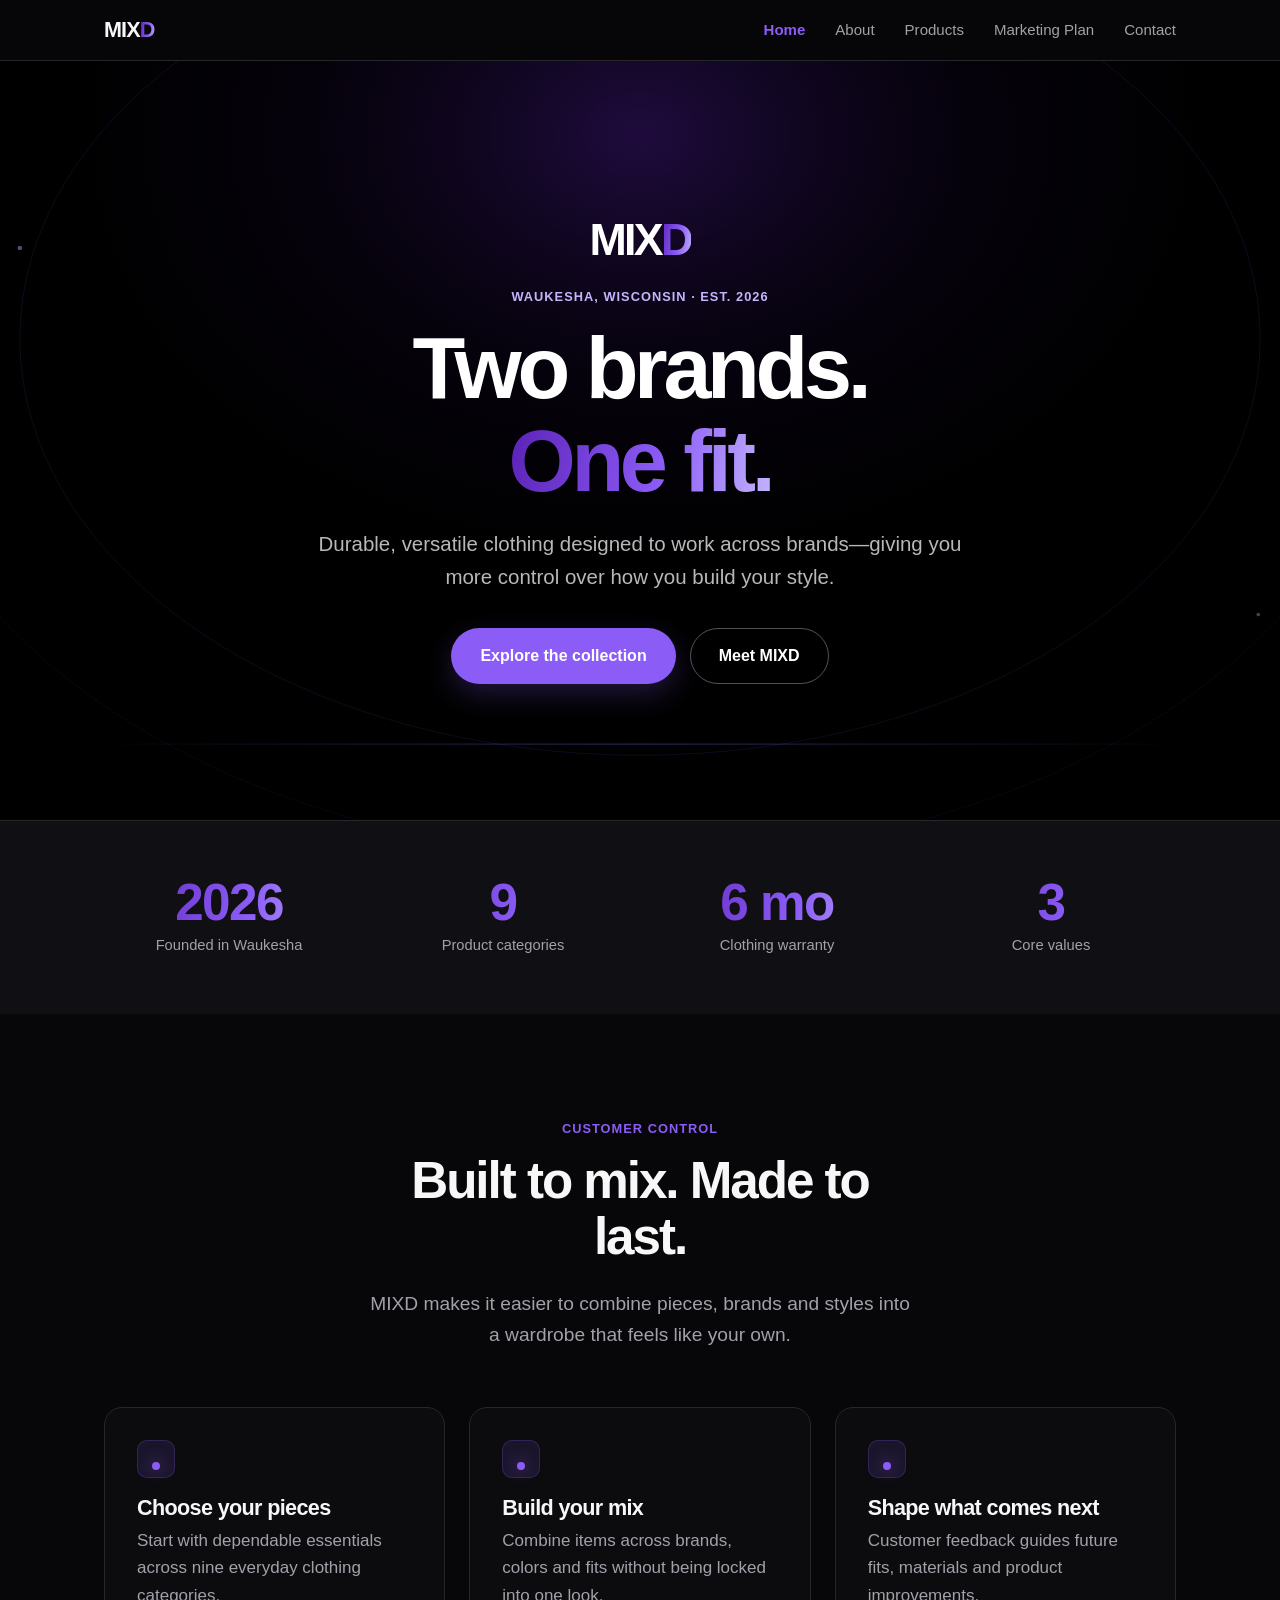
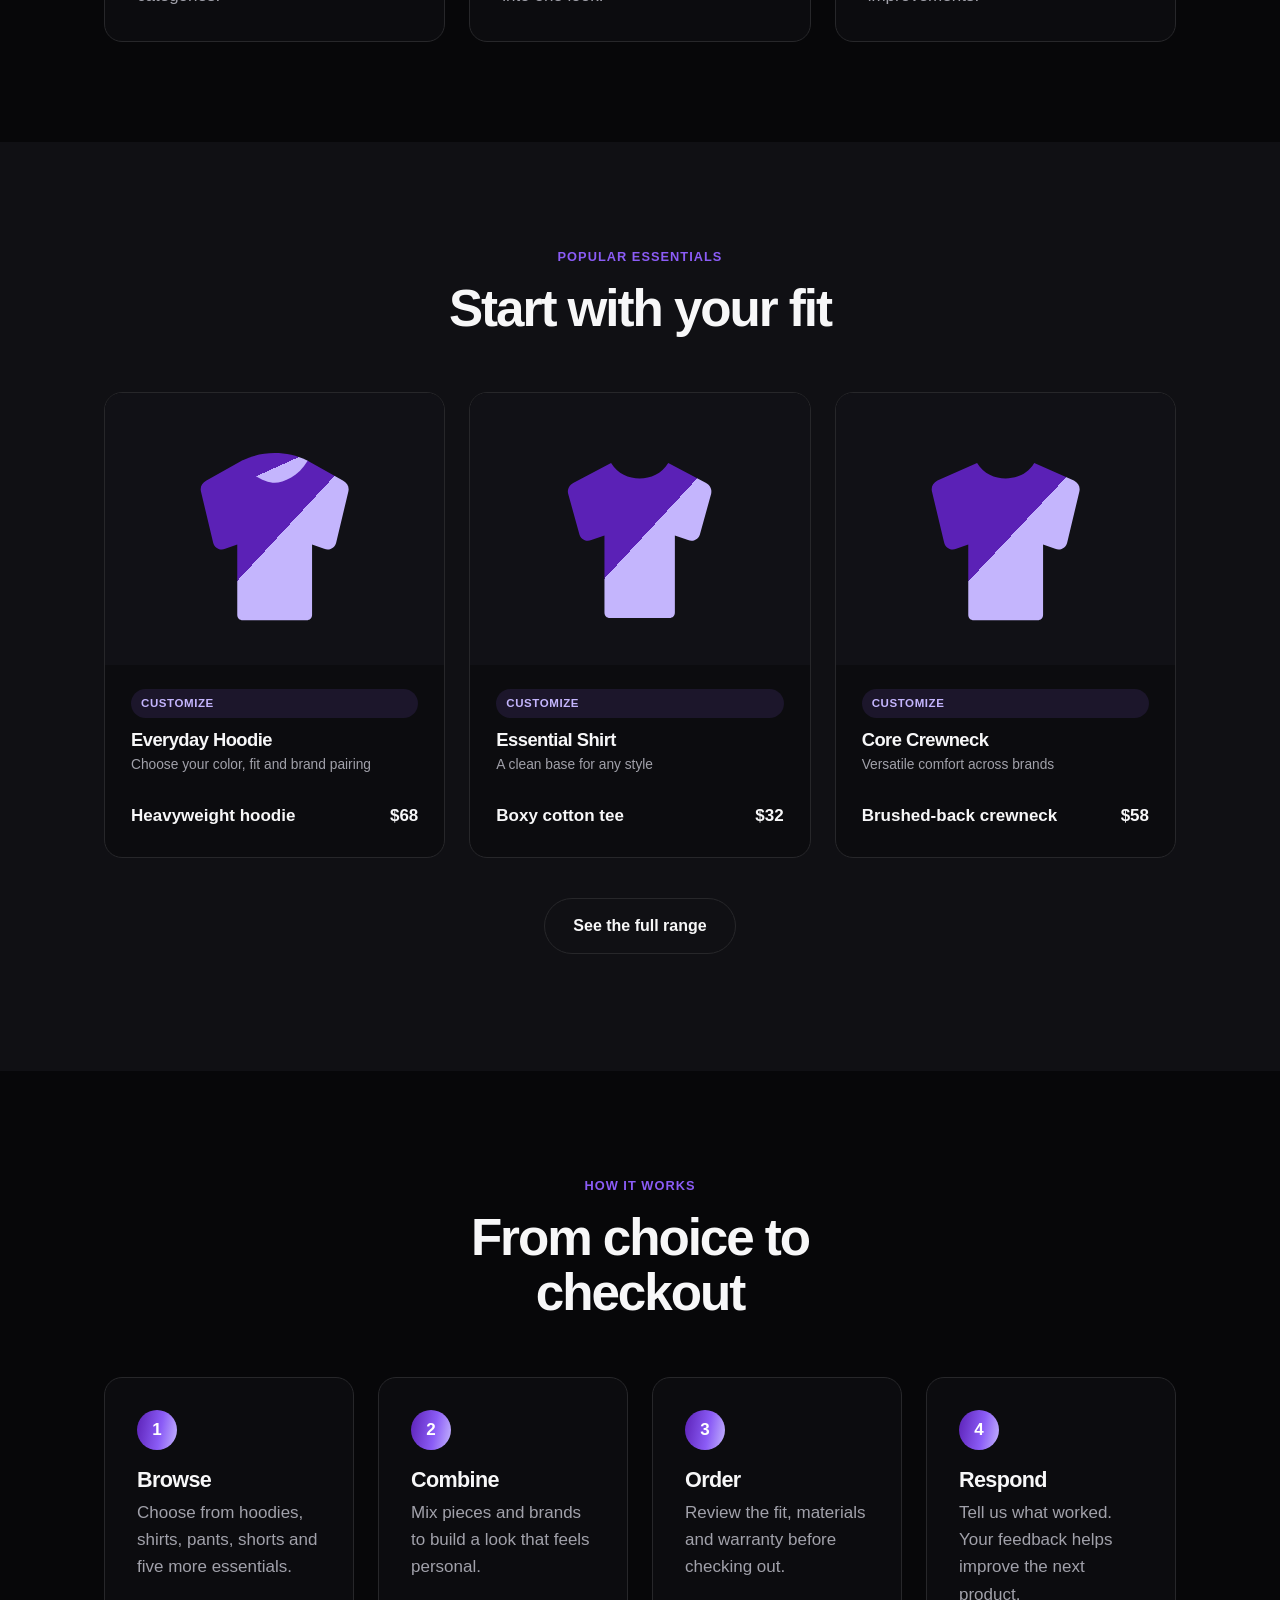
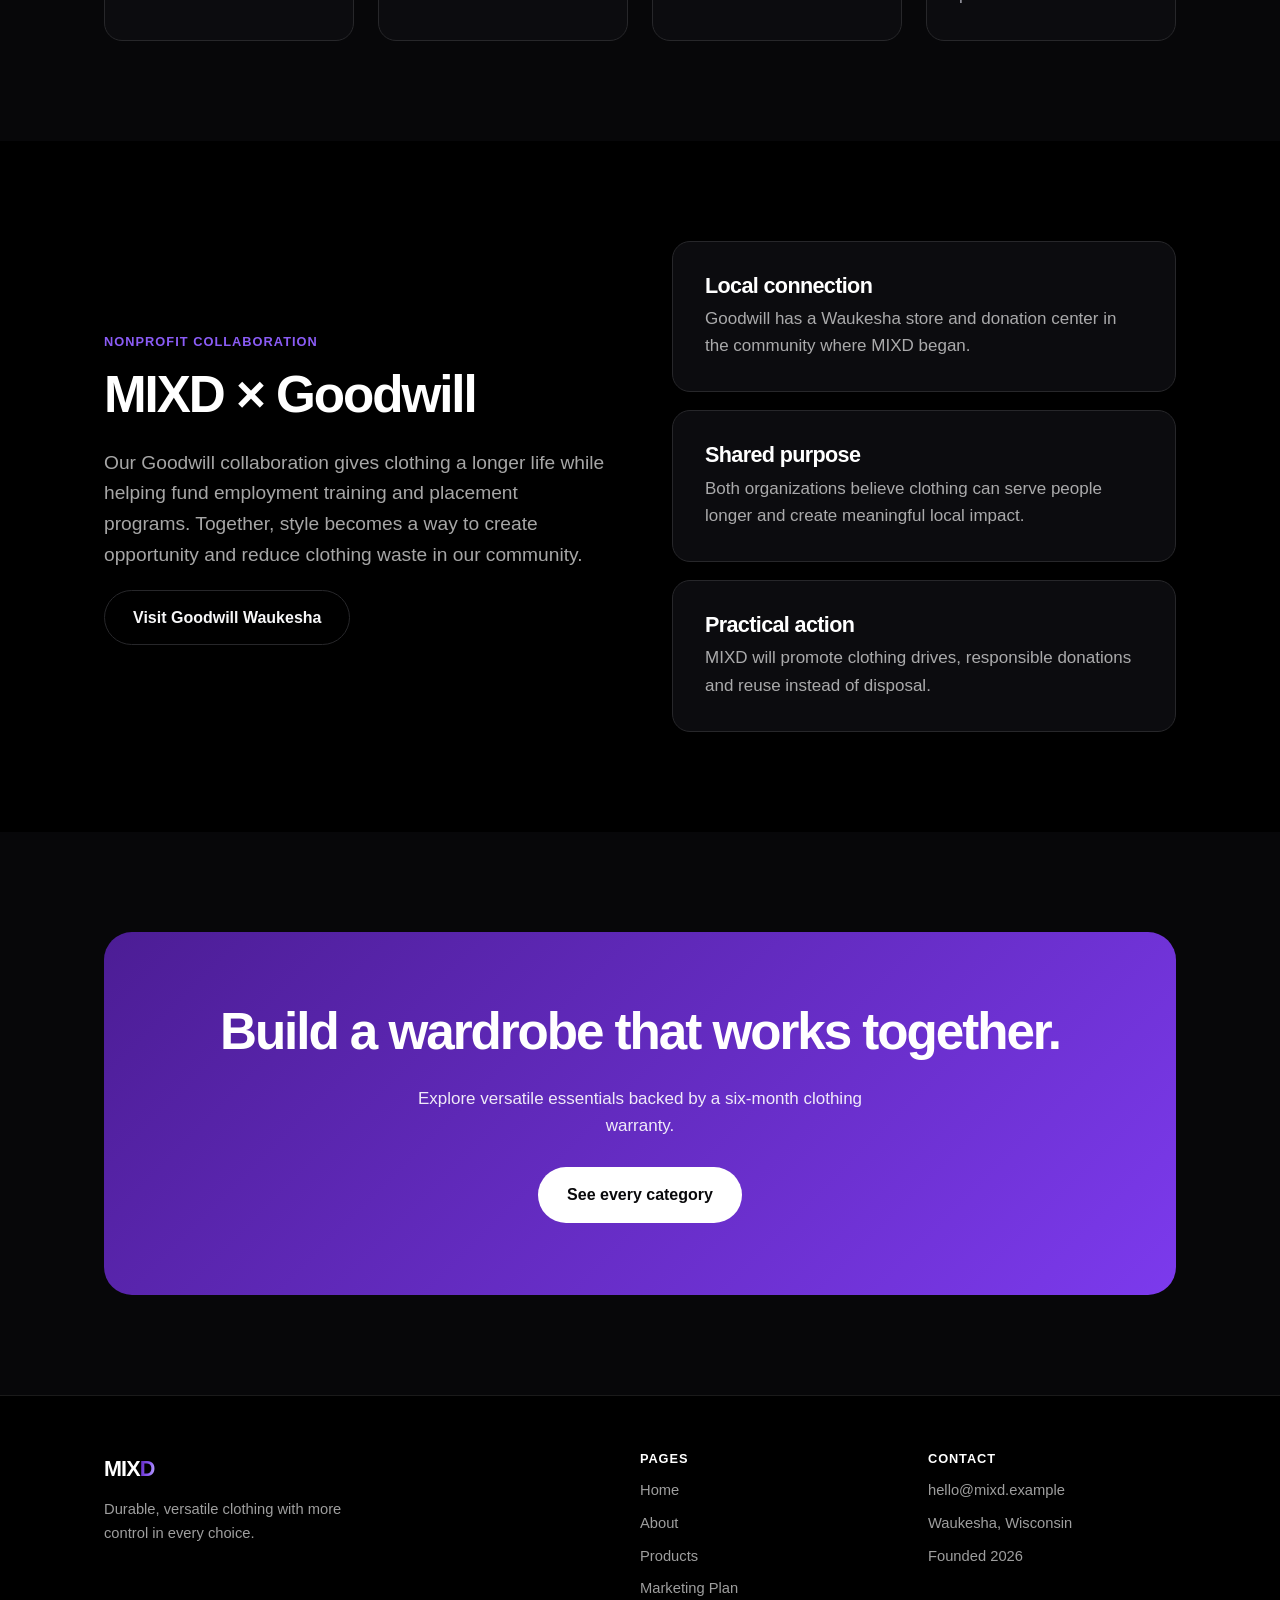
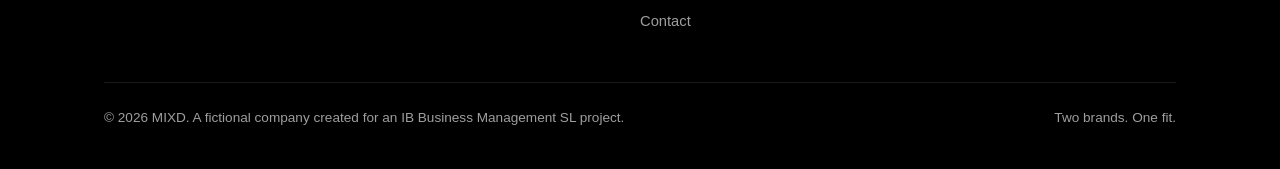
==== commit 62c4b8b5: "Add Goodwill nonprofit collaboration" ====
--- a/index.html
+++ b/index.html
@@ -296,26 +296,27 @@
       <div class="wrap">
         <div class="split">
           <div>
-            <span class="eyebrow">Proposed local partnership</span>
-            <h2>Style with a purpose</h2>
+            <span class="eyebrow">Nonprofit collaboration</span>
+            <h2>MIXD × Goodwill</h2>
             <p class="lead">
-              MIXD proposes supporting Hope Center in Waukesha through clothing drives,
-              wearable returns and team volunteer days. It connects our product to a real
-              local need without claiming a partnership before one is approved.
+              Our Goodwill collaboration gives clothing a longer life while helping fund
+              employment training and placement programs. Together, style becomes a way
+              to create opportunity and reduce clothing waste in our community.
             </p>
+            <a class="btn btn-ghost" href="https://www.goodwillgreatermc.org/contact/all-locations/location-details/waukesha-store-and-donation-center" target="_blank" rel="noopener noreferrer">Visit Goodwill Waukesha</a>
           </div>
           <div class="grid" style="gap:18px;">
             <div class="card">
               <h3>Local connection</h3>
-              <p>Hope Center serves Waukesha County, the same community where MIXD begins.</p>
+              <p>Goodwill has a Waukesha store and donation center in the community where MIXD began.</p>
             </div>
             <div class="card">
               <h3>Shared purpose</h3>
-              <p>Its work includes helping local residents meet basic clothing needs.</p>
+              <p>Both organizations believe clothing can serve people longer and create meaningful local impact.</p>
             </div>
             <div class="card">
               <h3>Practical action</h3>
-              <p>Donation drives and approved overstock support are realistic first steps.</p>
+              <p>MIXD will promote clothing drives, responsible donations and reuse instead of disposal.</p>
             </div>
           </div>
         </div>
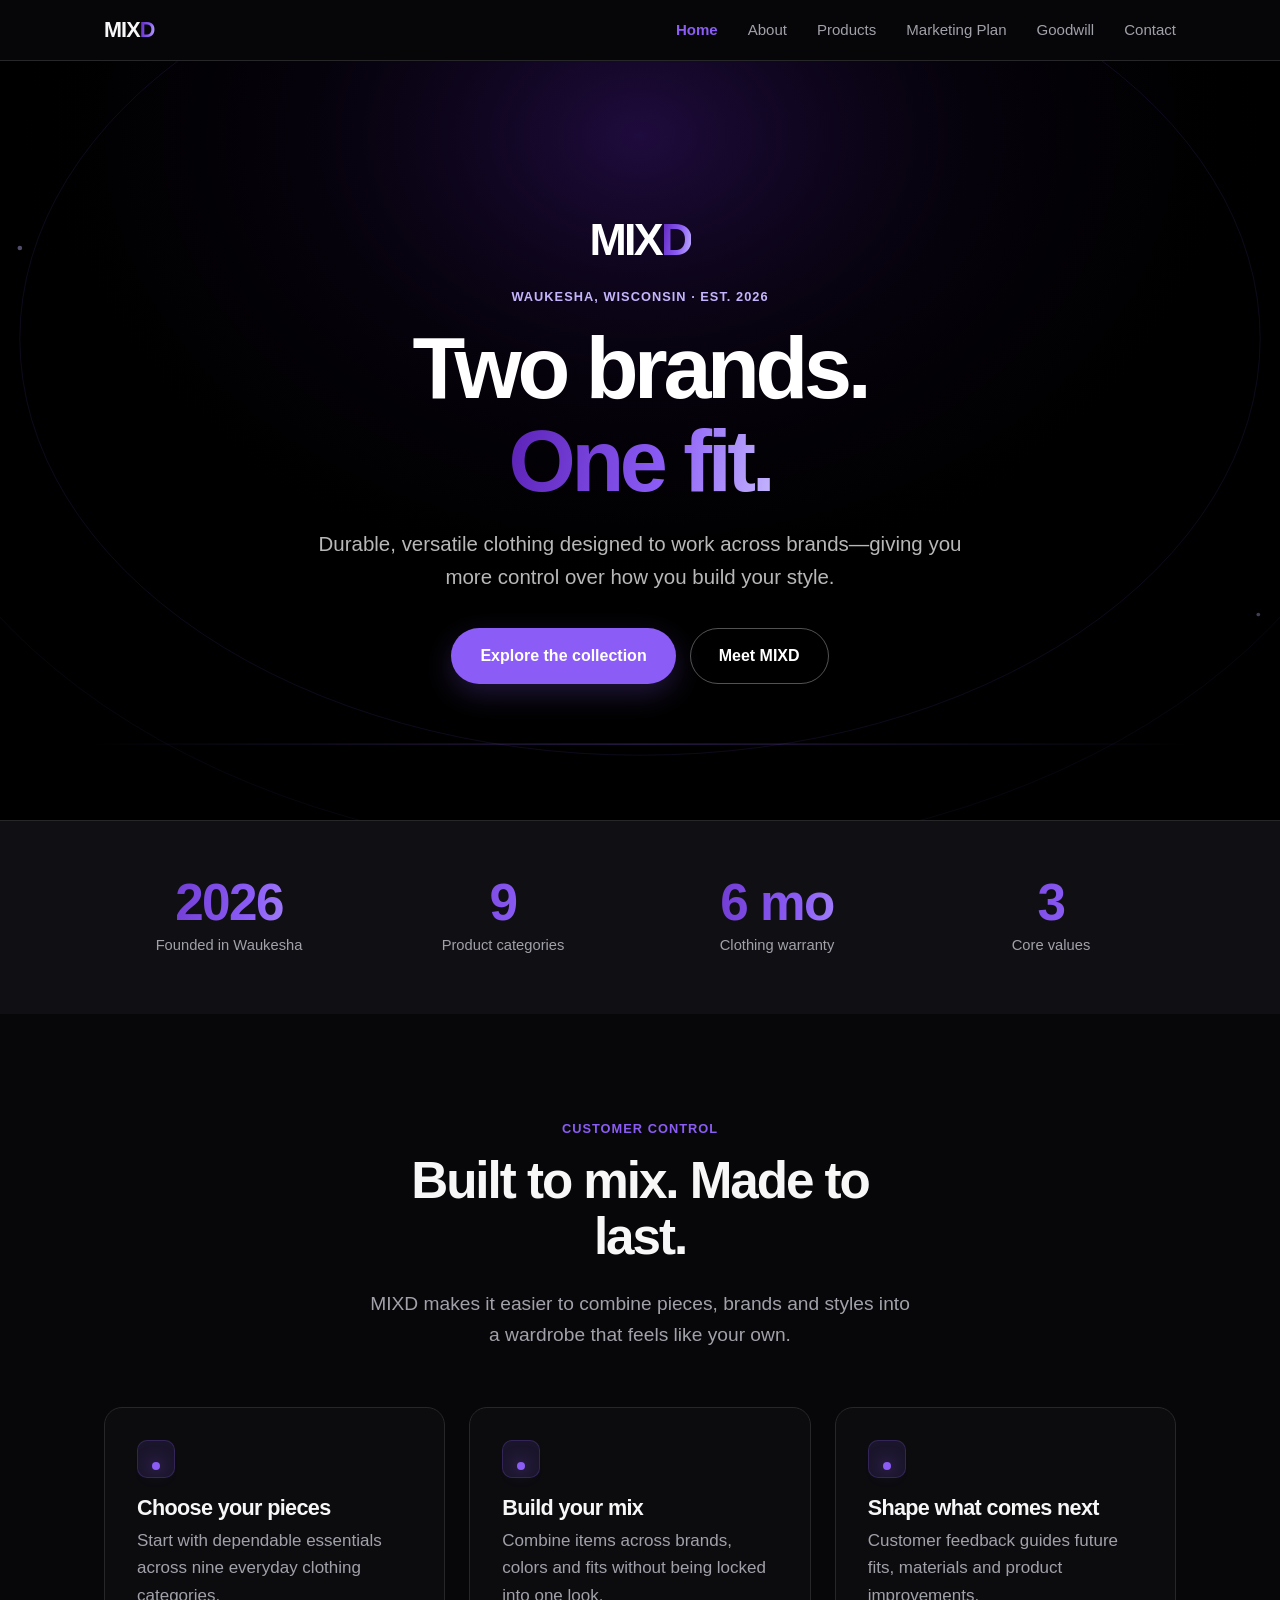
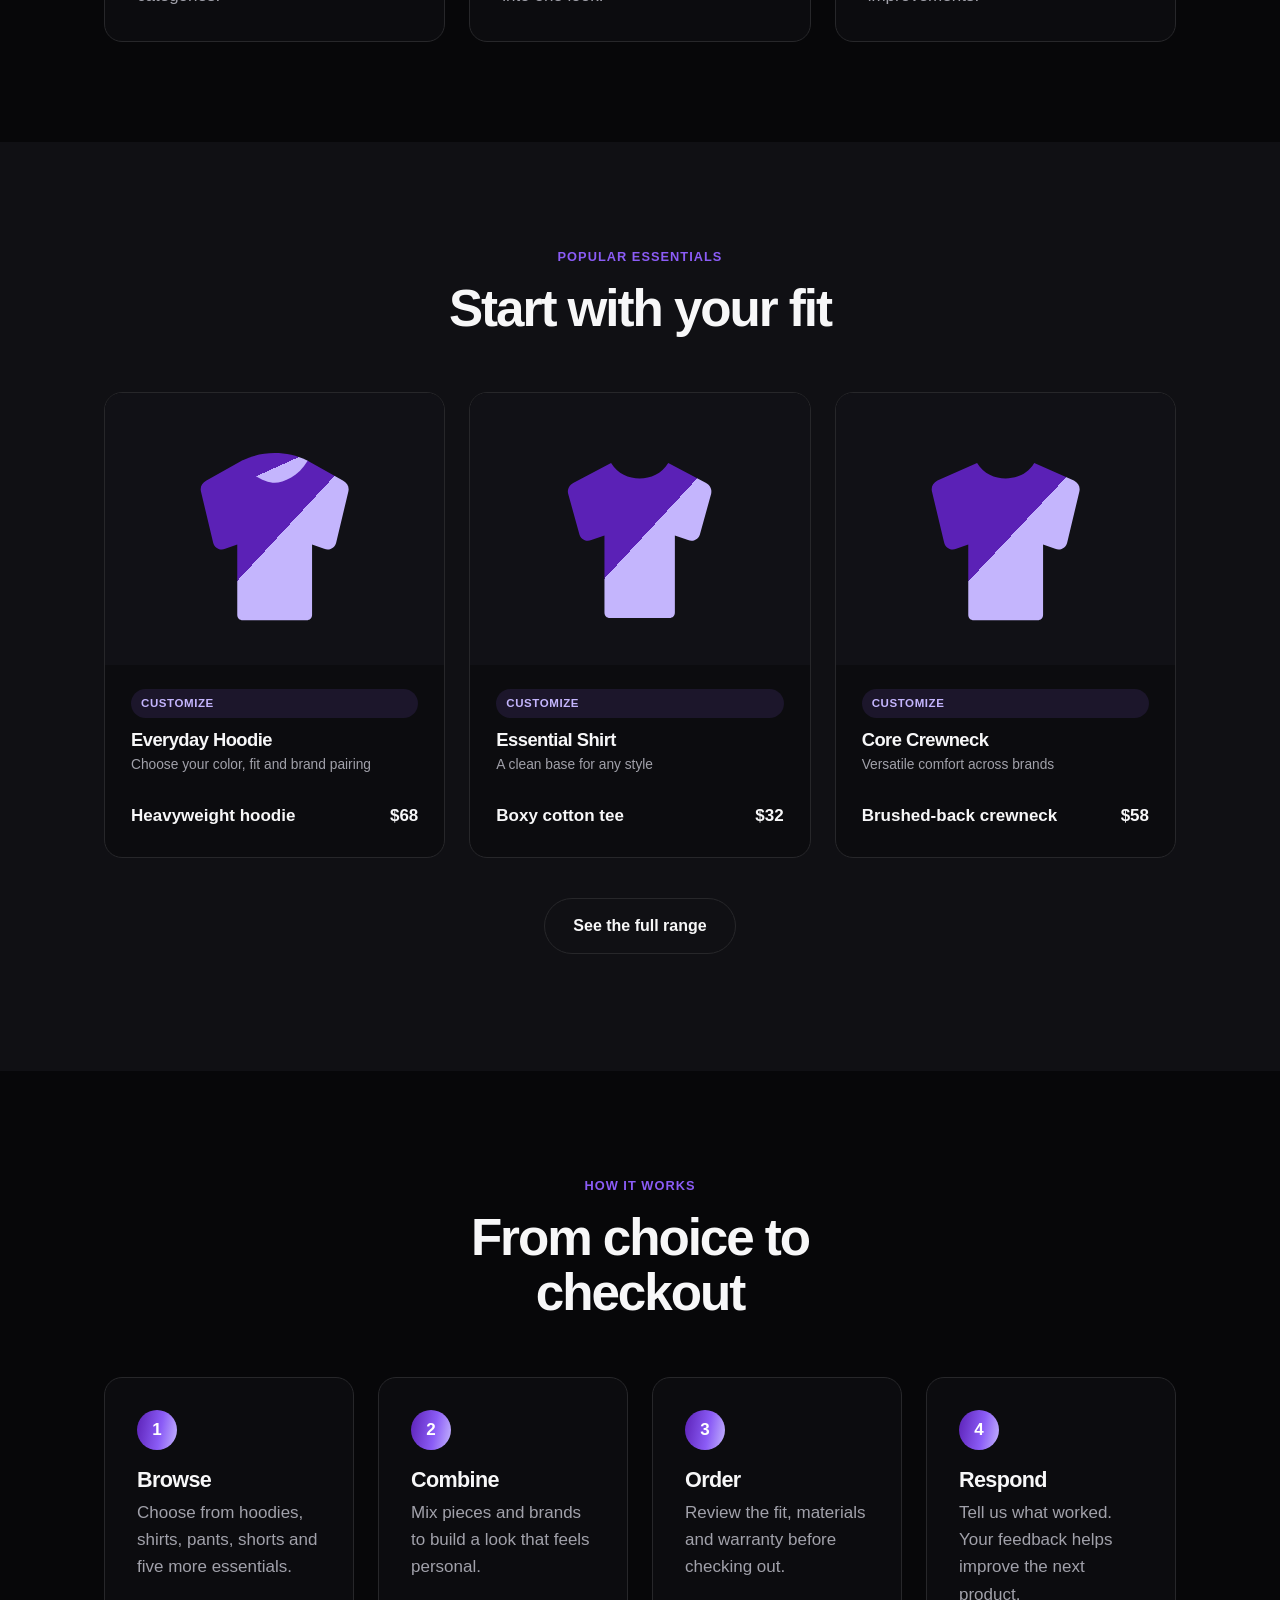
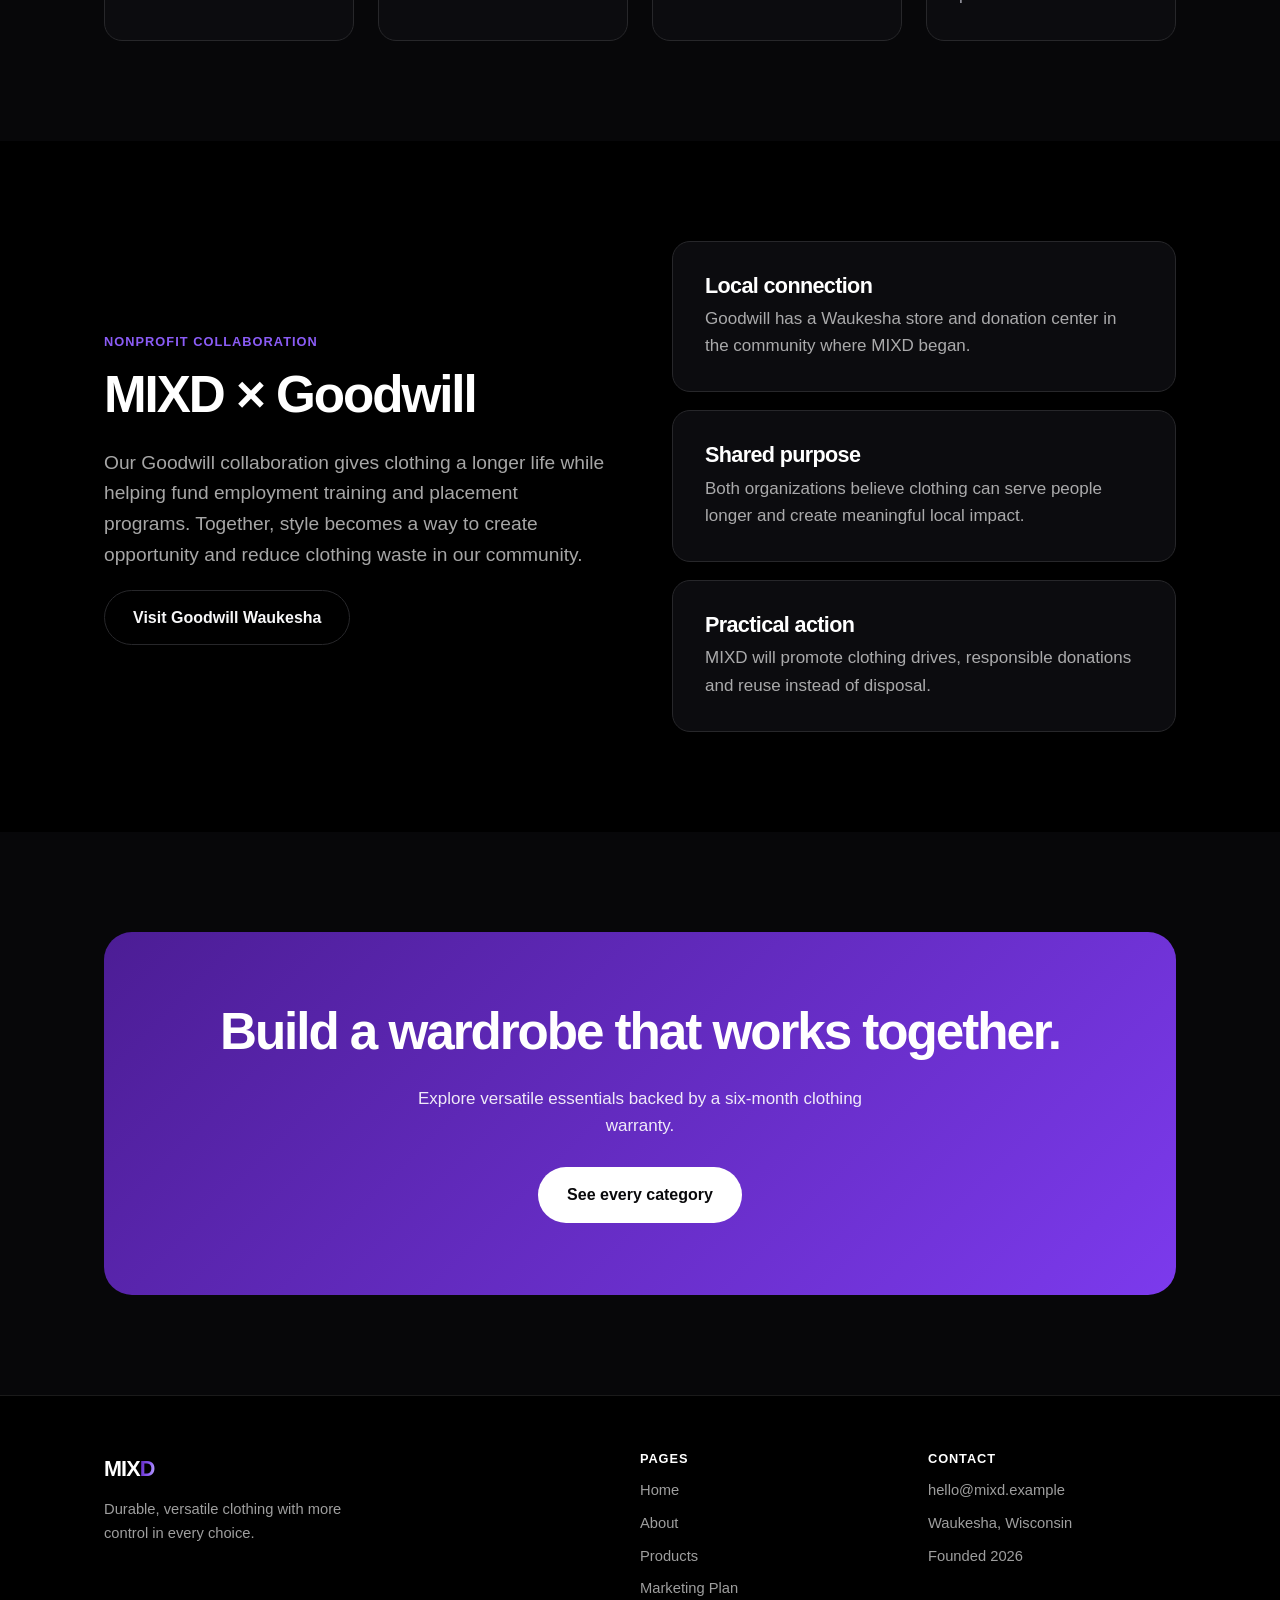
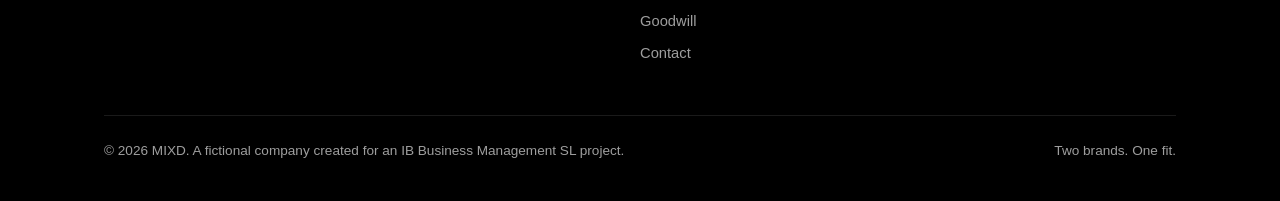
==== commit 81acc2fd: "Add dedicated Goodwill partnership page" ====
--- a/index.html
+++ b/index.html
@@ -59,6 +59,7 @@
         <li><a href="about.html">About</a></li>
         <li><a href="products.html">Products</a></li>
         <li><a href="marketing.html">Marketing Plan</a></li>
+        <li><a href="goodwill.html">Goodwill</a></li>
         <li><a href="contact.html">Contact</a></li>
       </ul>
     </div>
@@ -360,6 +361,7 @@
             <li><a href="about.html">About</a></li>
             <li><a href="products.html">Products</a></li>
             <li><a href="marketing.html">Marketing Plan</a></li>
+            <li><a href="goodwill.html">Goodwill</a></li>
             <li><a href="contact.html">Contact</a></li>
           </ul>
         </div>
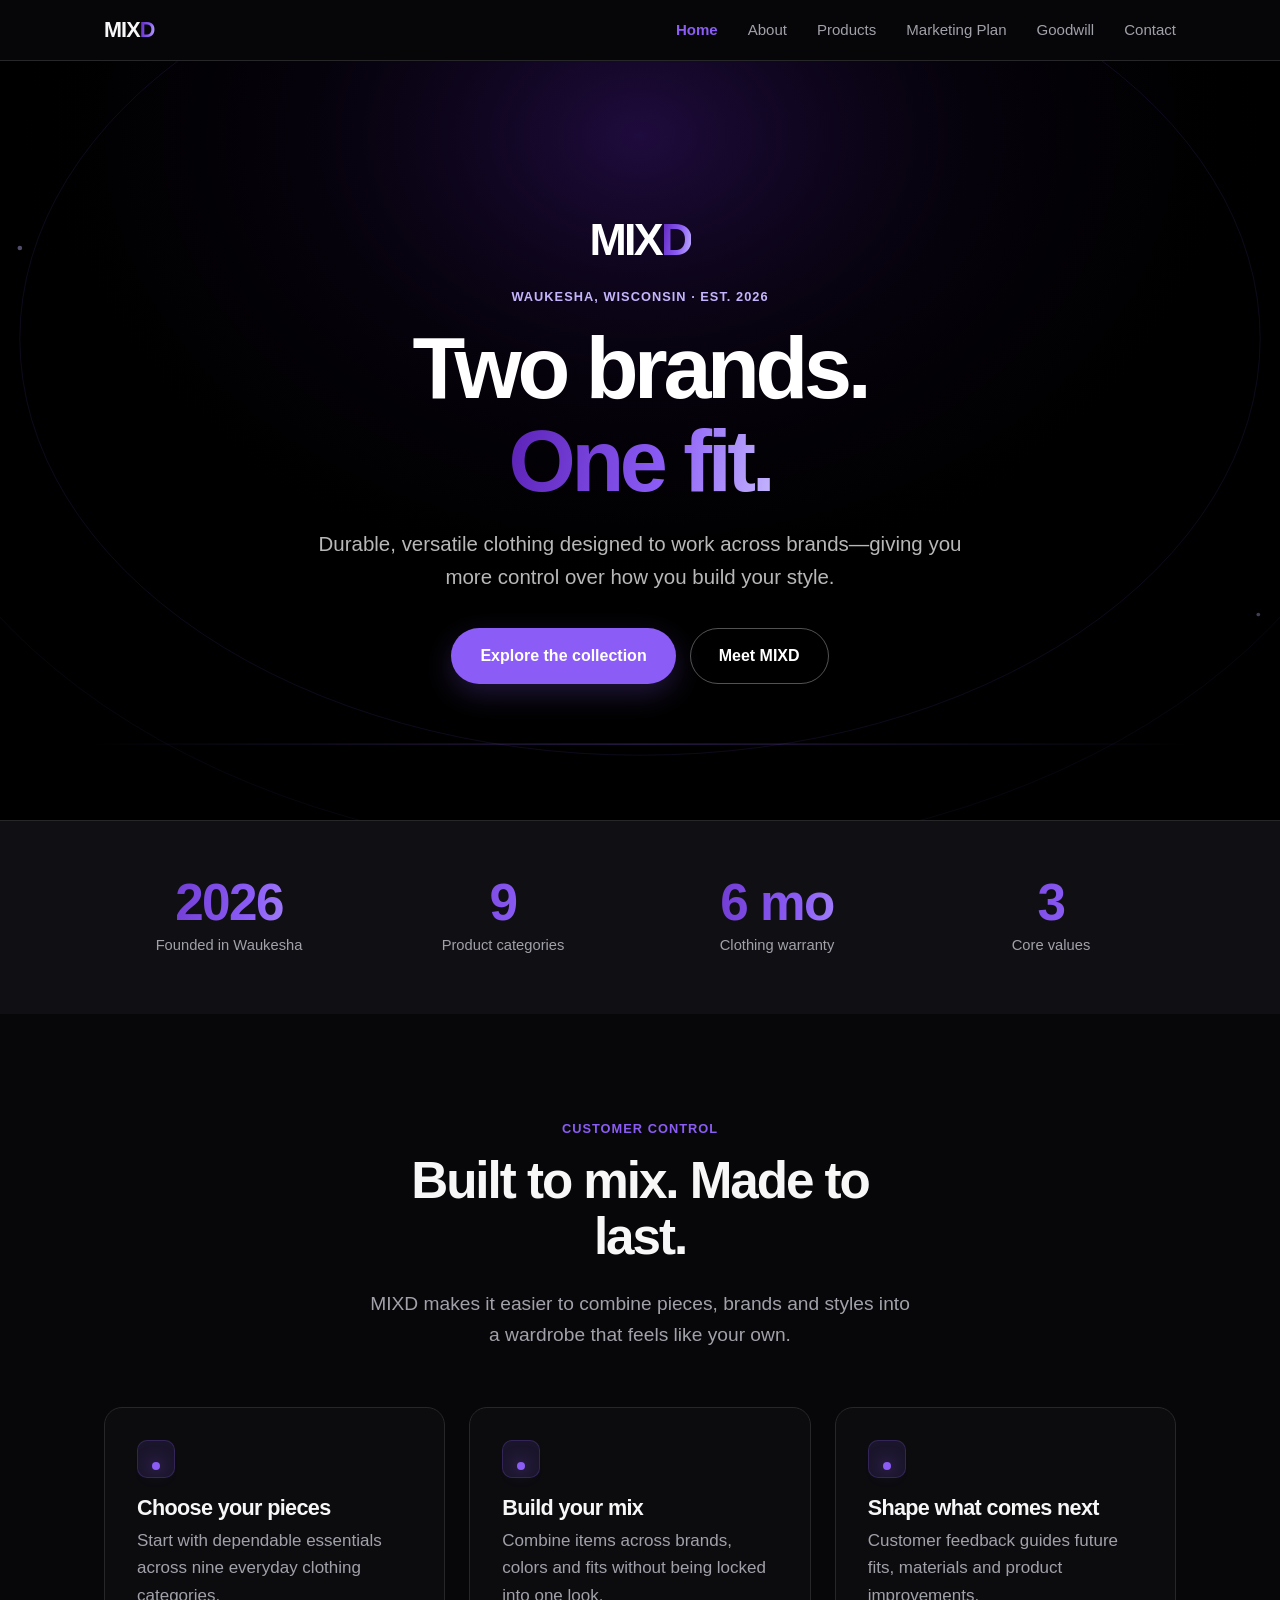
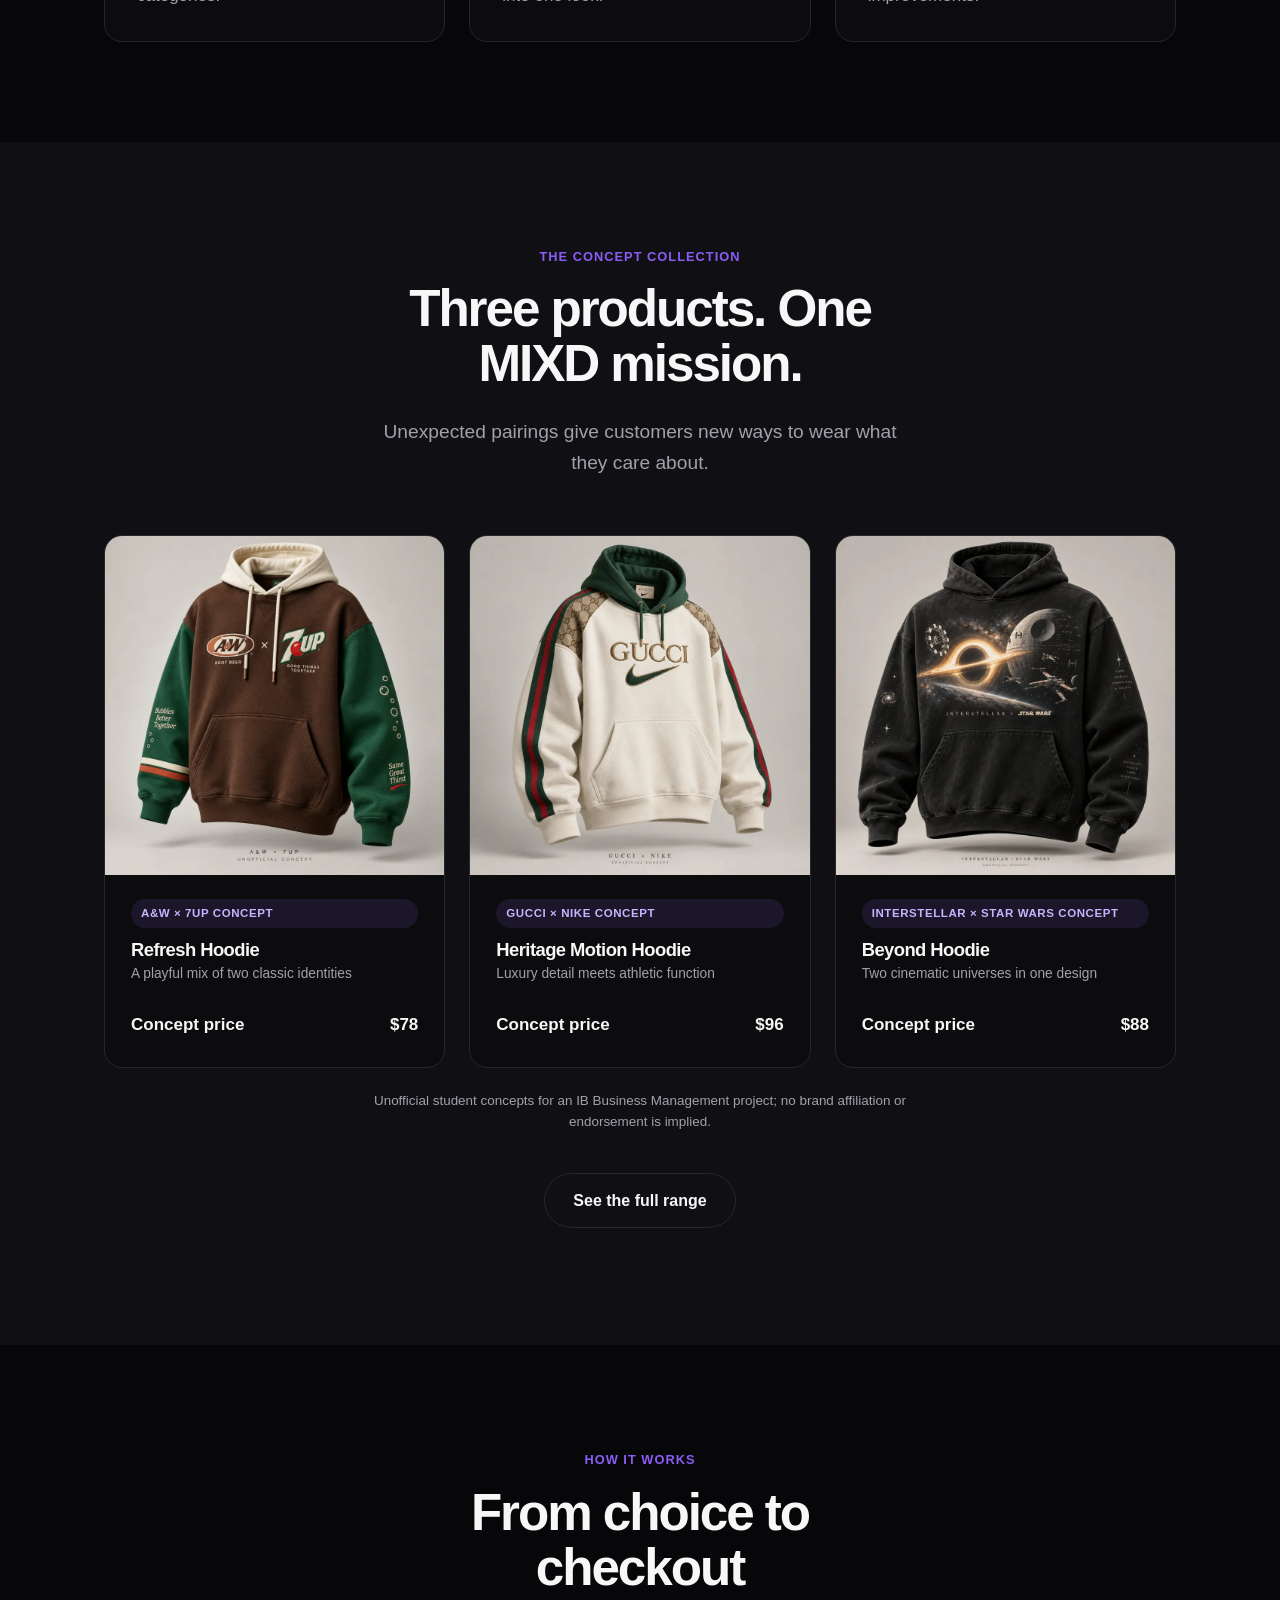
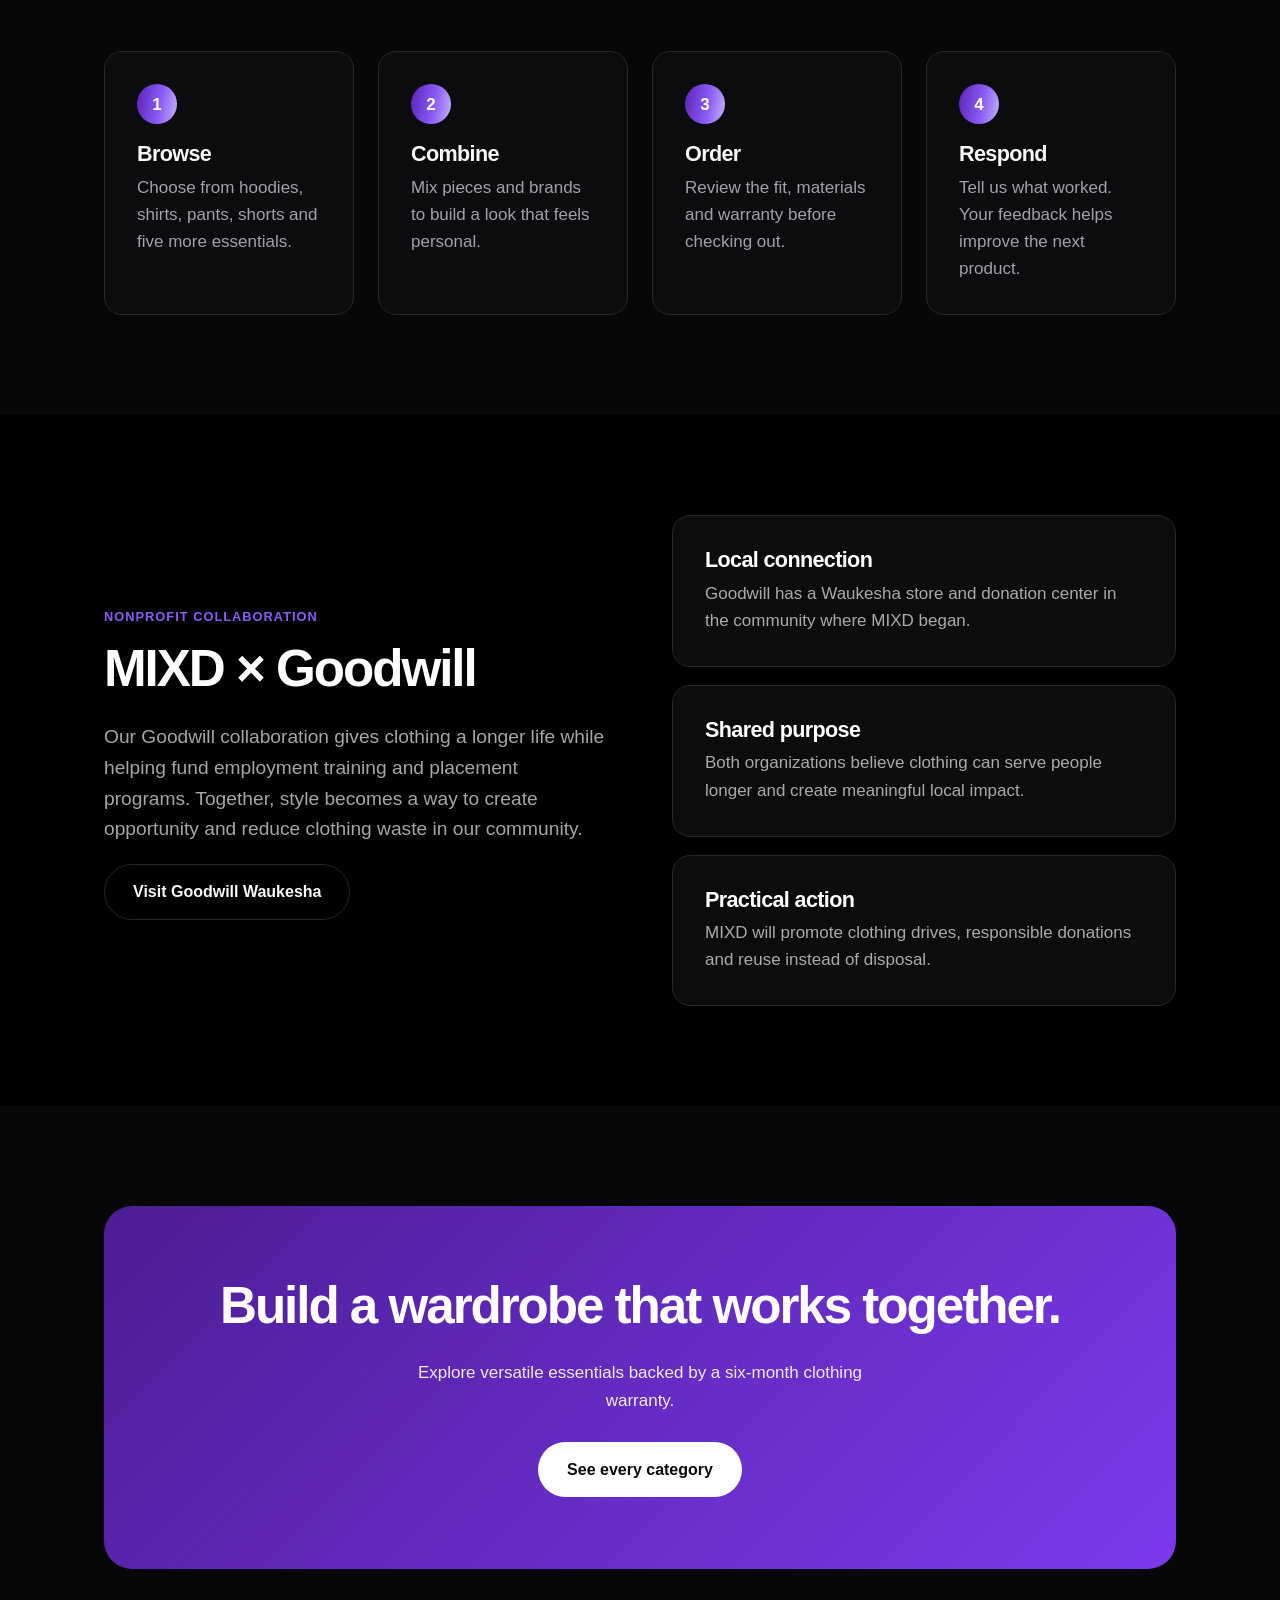
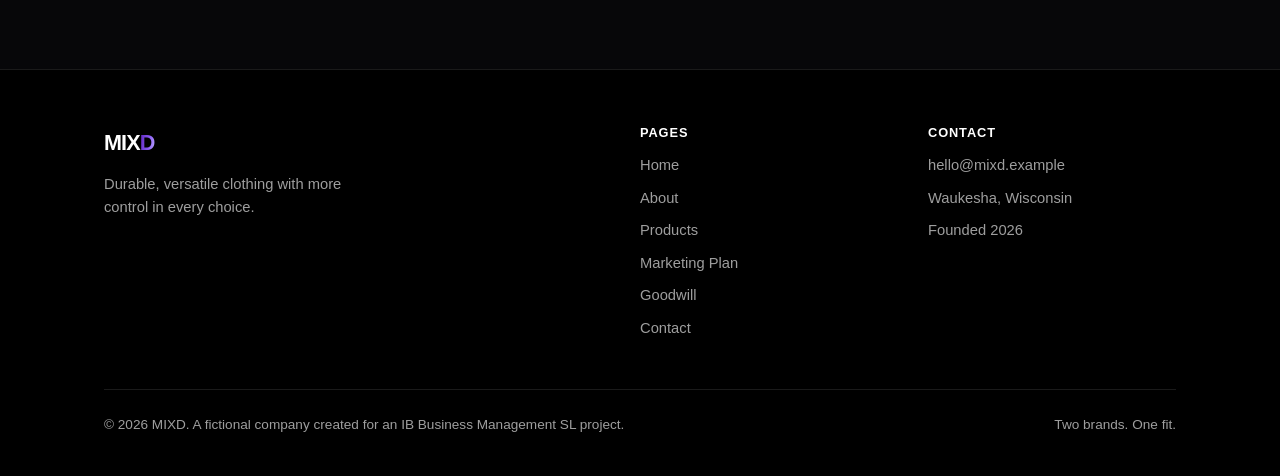
==== commit 82241f5f: "Showcase MIXD concept products" ====
--- a/index.html
+++ b/index.html
@@ -167,85 +167,62 @@
 
 
     <!-- ====================================================================
-         FEATURED PRODUCTS — three products pulled from the Products page
-         The clothing pictures are drawn in code (SVG), not photos.
-         TO CHANGE A COLOUR: edit the two  stop-color="#XXXXXX"  values.
-         The two colours represent the two brands being mixed.
+         FEATURED PRODUCTS — three MIXD student concept collaborations
          ==================================================================== -->
     <section class="section-soft reveal">
       <div class="wrap">
         <div class="section-head">
-          <span class="eyebrow">Popular essentials</span>
-          <h2>Start with your fit</h2>
+          <span class="eyebrow">The concept collection</span>
+          <h2>Three products. One MIXD mission.</h2>
+          <p class="lead center">Unexpected pairings give customers new ways to wear what they care about.</p>
         </div>
 
         <div class="grid cols-3">
 
           <!-- Product 1 -->
           <article class="product">
-            <div class="product-art">
-              <svg viewBox="0 0 200 200" role="img" aria-label="Hooded sweatshirt in deep violet and lavender">
-                <defs>
-                  <linearGradient id="mix1" x1="0" y1="0" x2="1" y2="1">
-                    <stop offset="50%" stop-color="#5B21B6"/>
-                    <stop offset="50%" stop-color="#C4B5FD"/>
-                  </linearGradient>
-                </defs>
-                <path fill="url(#mix1)" d="M70 38 L38 56 C34 58 32 62 33 66 L44 112 C45 117 50 120 55 118 L66 114 L66 178 C66 181 68 183 71 183 L129 183 C132 183 134 181 134 178 L134 114 L145 118 C150 120 155 117 156 112 L167 66 C168 62 166 58 162 56 L130 38 Z"/>
-                <path fill="url(#mix1)" d="M70 38 C78 52 92 58 100 58 C108 58 122 52 130 38 C120 33 110 31 100 31 C90 31 80 33 70 38 Z"/>
-              </svg>
+            <div class="product-art product-art--photo">
+              <img src="visuals/exports/products/aw-7up-refresh-hoodie.webp" alt="Brown, green and cream A&amp;W and 7UP concept hoodie" width="900" height="900">
             </div>
             <div class="product-body">
-              <span class="tag">Customize</span>
-              <h3 style="margin-top:12px;">Everyday Hoodie</h3>
-              <p class="product-mix">Choose your color, fit and brand pairing</p>
-              <div class="product-price"><span>Heavyweight hoodie</span><span>$68</span></div>
+              <span class="tag">A&amp;W × 7UP concept</span>
+              <h3 style="margin-top:12px;">Refresh Hoodie</h3>
+              <p class="product-mix">A playful mix of two classic identities</p>
+              <div class="product-price"><span>Concept price</span><span>$78</span></div>
             </div>
           </article>
 
           <!-- Product 2 -->
           <article class="product">
-            <div class="product-art">
-              <svg viewBox="0 0 200 200" role="img" aria-label="T-shirt in deep violet and lavender">
-                <defs>
-                  <linearGradient id="mix2" x1="0" y1="0" x2="1" y2="1">
-                    <stop offset="50%" stop-color="#5B21B6"/>
-                    <stop offset="50%" stop-color="#C4B5FD"/>
-                  </linearGradient>
-                </defs>
-                <path fill="url(#mix2)" d="M74 40 L40 58 C36 60 34 64 35 68 L45 104 C46 109 51 112 56 110 L68 106 L68 176 C68 179 70 181 73 181 L127 181 C130 181 132 179 132 176 L132 106 L144 110 C149 112 154 109 155 104 L165 68 C166 64 164 60 160 58 L126 40 C120 50 110 54 100 54 C90 54 80 50 74 40 Z"/>
-              </svg>
+            <div class="product-art product-art--photo">
+              <img src="visuals/exports/products/gucci-nike-heritage-hoodie.webp" alt="Cream and green Gucci and Nike concept hoodie" width="900" height="900">
             </div>
             <div class="product-body">
-              <span class="tag">Customize</span>
-              <h3 style="margin-top:12px;">Essential Shirt</h3>
-              <p class="product-mix">A clean base for any style</p>
-              <div class="product-price"><span>Boxy cotton tee</span><span>$32</span></div>
+              <span class="tag">Gucci × Nike concept</span>
+              <h3 style="margin-top:12px;">Heritage Motion Hoodie</h3>
+              <p class="product-mix">Luxury detail meets athletic function</p>
+              <div class="product-price"><span>Concept price</span><span>$96</span></div>
             </div>
           </article>
 
           <!-- Product 3 -->
           <article class="product">
-            <div class="product-art">
-              <svg viewBox="0 0 200 200" role="img" aria-label="Crewneck sweatshirt in deep violet and lavender">
-                <defs>
-                  <linearGradient id="mix3" x1="0" y1="0" x2="1" y2="1">
-                    <stop offset="50%" stop-color="#5B21B6"/>
-                    <stop offset="50%" stop-color="#C4B5FD"/>
-                  </linearGradient>
-                </defs>
-                <path fill="url(#mix3)" d="M74 40 L38 56 C34 58 32 62 33 66 L44 112 C45 117 50 120 55 118 L66 114 L66 178 C66 181 68 183 71 183 L129 183 C132 183 134 181 134 178 L134 114 L145 118 C150 120 155 117 156 112 L167 66 C168 62 166 58 162 56 L126 40 C120 50 110 54 100 54 C90 54 80 50 74 40 Z"/>
-              </svg>
+            <div class="product-art product-art--photo">
+              <img src="visuals/exports/products/interstellar-star-wars-beyond-hoodie.webp" alt="Black Interstellar and Star Wars space concept hoodie" width="900" height="900">
             </div>
             <div class="product-body">
-              <span class="tag">Customize</span>
-              <h3 style="margin-top:12px;">Core Crewneck</h3>
-              <p class="product-mix">Versatile comfort across brands</p>
-              <div class="product-price"><span>Brushed-back crewneck</span><span>$58</span></div>
-            </div>
-          </article>
-
-        </div>
+              <span class="tag">Interstellar × Star Wars concept</span>
+              <h3 style="margin-top:12px;">Beyond Hoodie</h3>
+              <p class="product-mix">Two cinematic universes in one design</p>
+              <div class="product-price"><span>Concept price</span><span>$88</span></div>
+            </div>
+          </article>
+
+        </div>
+
+        <p class="muted center" style="margin:22px auto 0; max-width:76ch; font-size:0.84rem;">
+          Unofficial student concepts for an IB Business Management project; no brand affiliation or endorsement is implied.
+        </p>
 
         <p class="center" style="margin-top:40px;">
           <a class="btn btn-ghost" href="products.html">See the full range</a>
--- a/css/style.css
+++ b/css/style.css
@@ -411,6 +411,23 @@
   background: #111116;
 }
 .product-art svg { width: 100%; height: 100%; max-height: 220px; }
+
+/* Full product photography used by the MIXD concept collection. */
+.product-art--photo {
+  aspect-ratio: 1 / 1;
+  padding: 0;
+  overflow: hidden;
+}
+
+.product-art--photo img {
+  width: 100%;
+  height: 100%;
+  display: block;
+  object-fit: cover;
+  transition: transform 0.45s ease;
+}
+
+.product:hover .product-art--photo img { transform: scale(1.025); }
 
 .product-body { padding: 24px 26px 28px; flex: 1; display: flex; flex-direction: column; }
 .product-body h3 { margin-bottom: 4px; font-size: 1.15rem; }
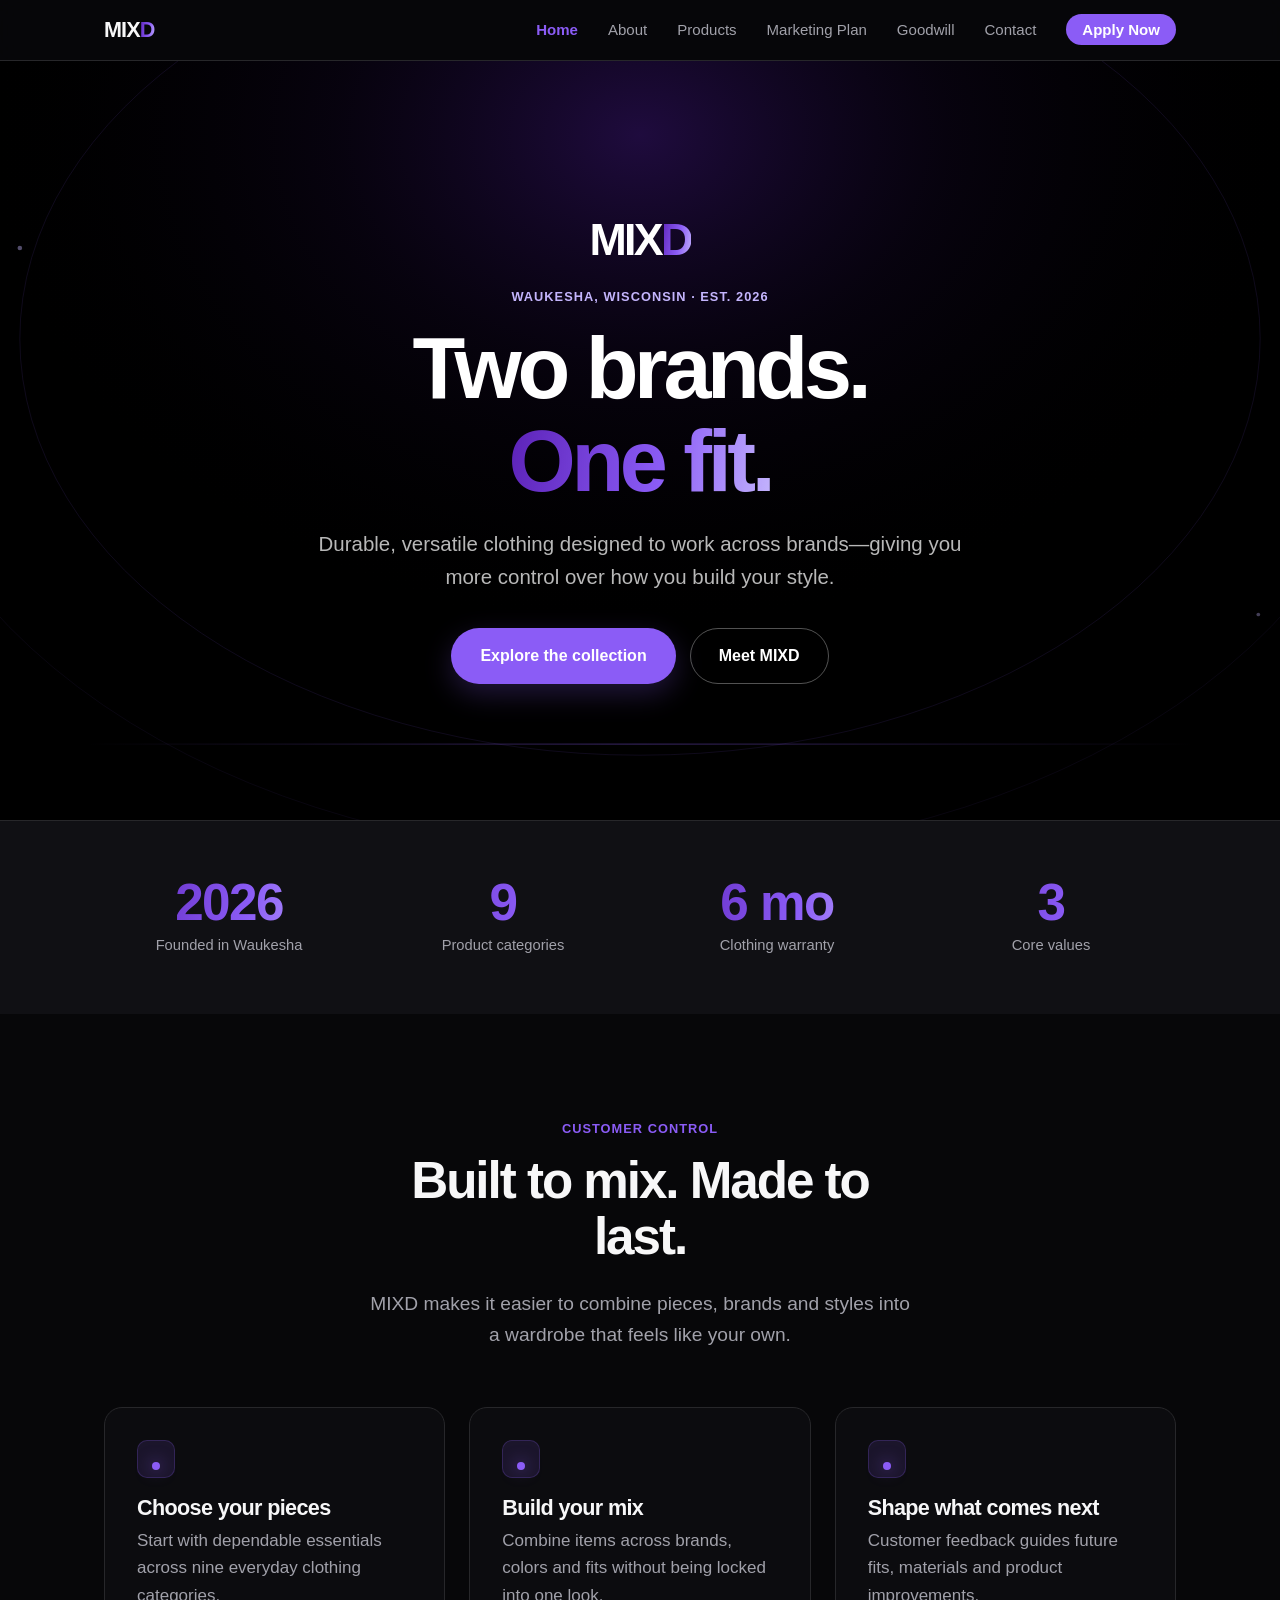
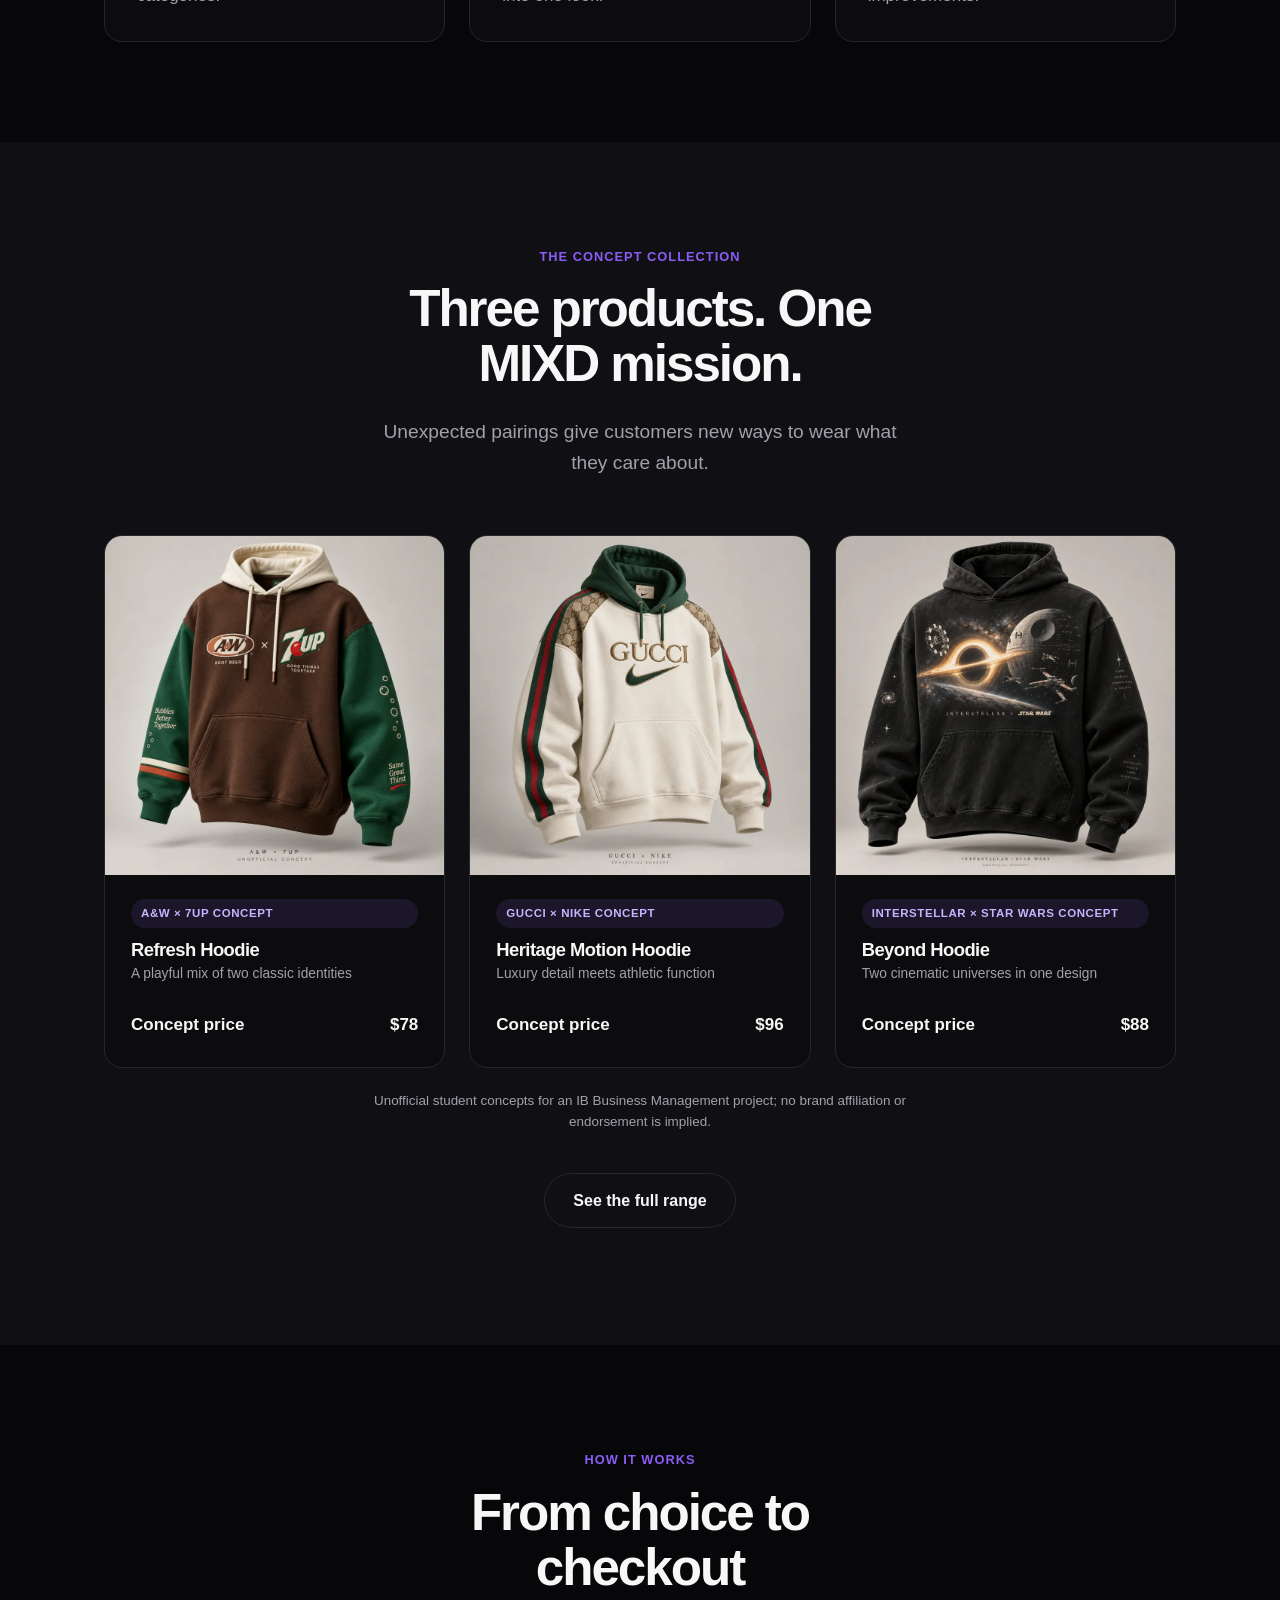
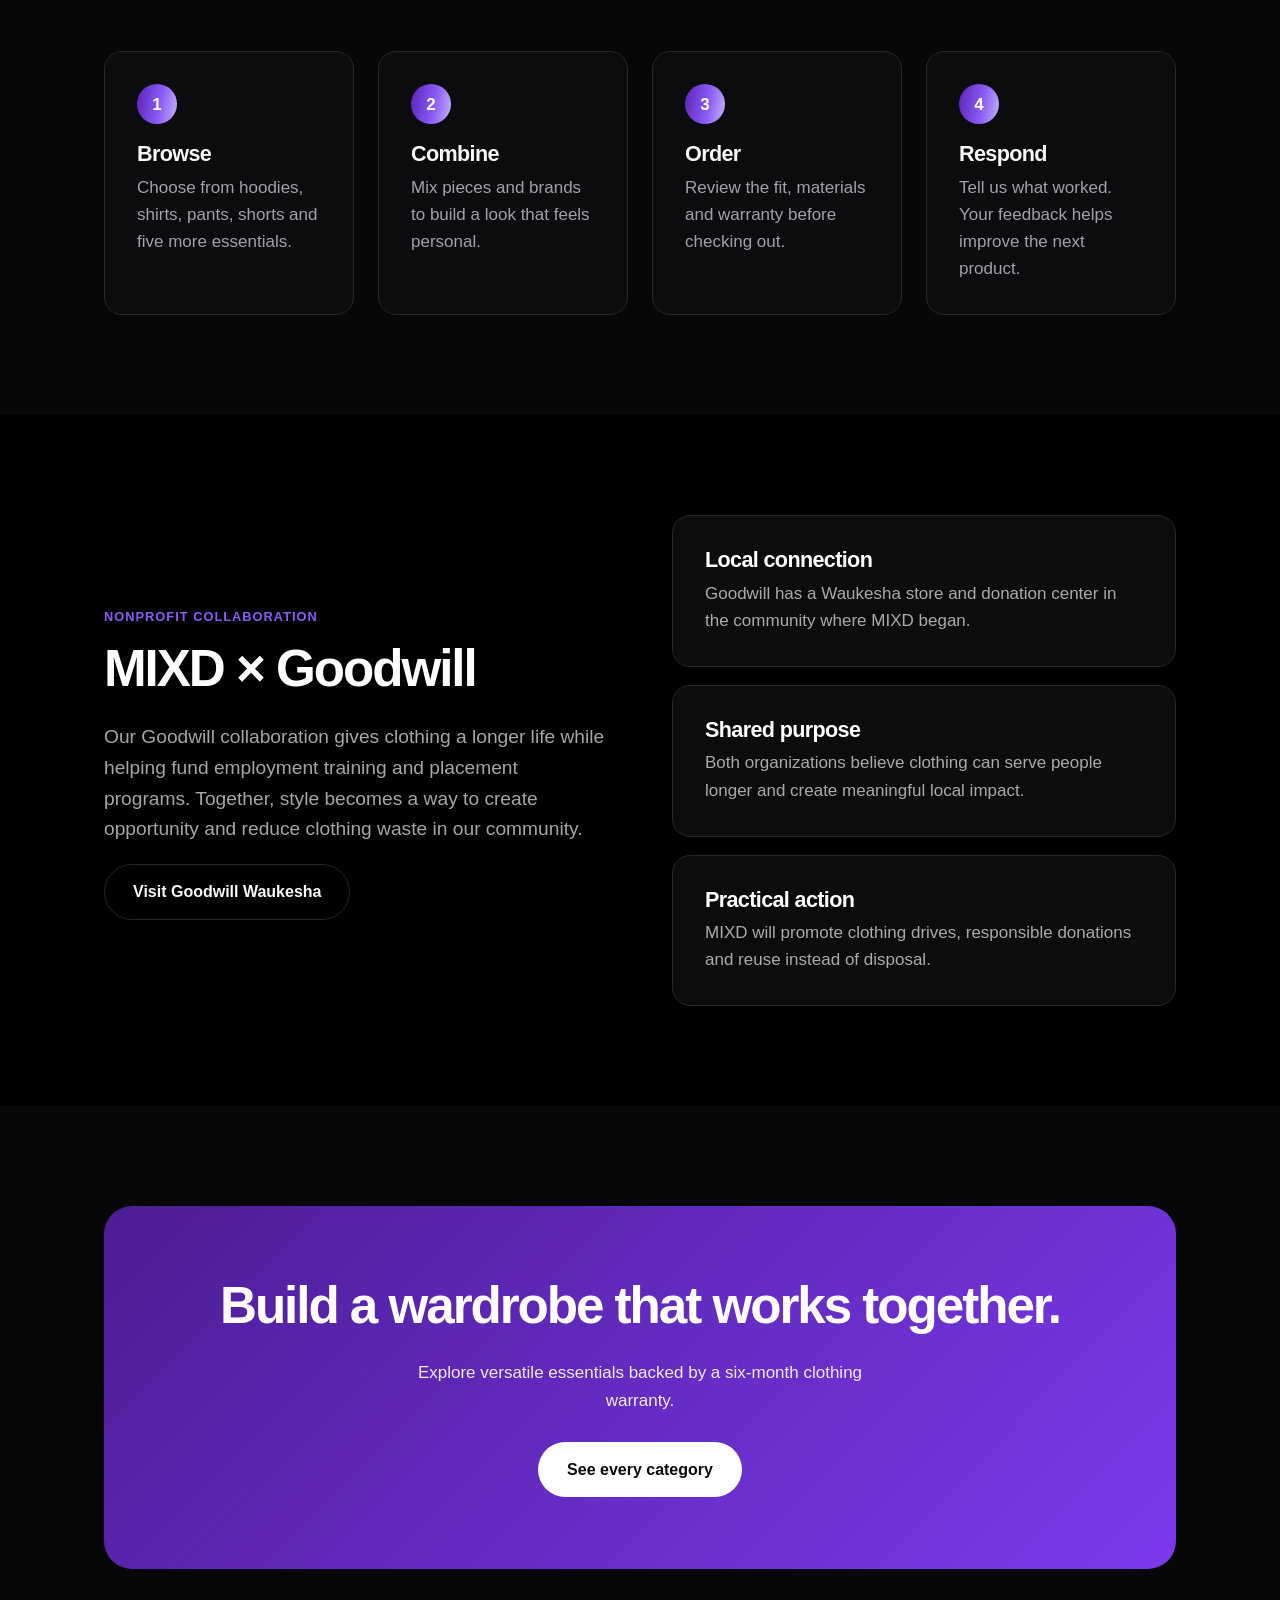
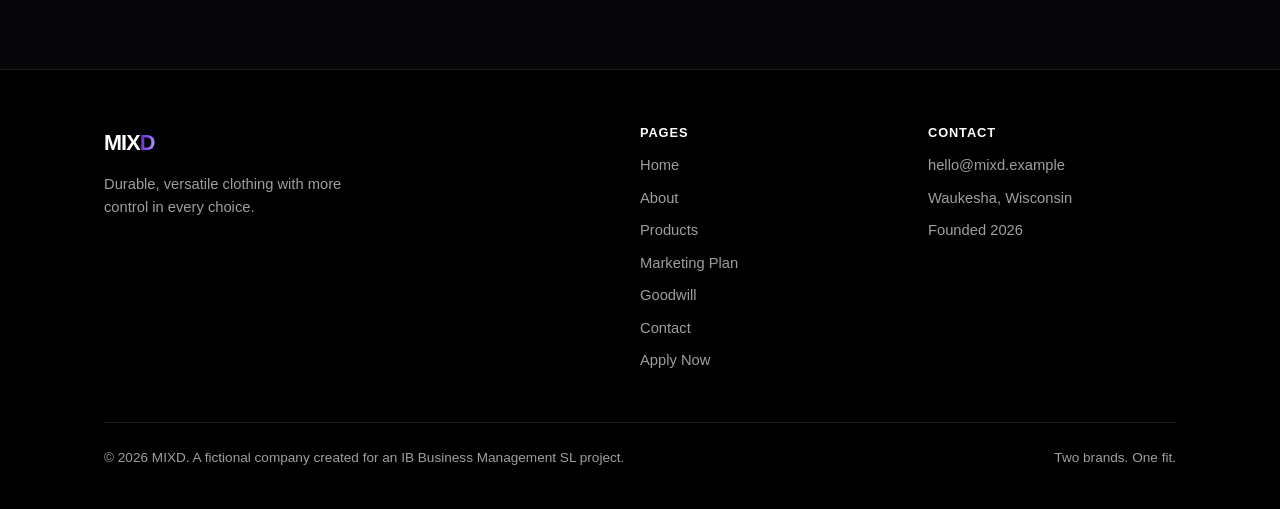
==== commit cc73fcdb: "Add Apply Now page with Canva job application Two-page employment application designed in Canva; the" ====
--- a/index.html
+++ b/index.html
@@ -61,6 +61,7 @@
         <li><a href="marketing.html">Marketing Plan</a></li>
         <li><a href="goodwill.html">Goodwill</a></li>
         <li><a href="contact.html">Contact</a></li>
+        <li><a class="nav-cta" href="apply.html">Apply Now</a></li>
       </ul>
     </div>
   </header>
@@ -340,6 +341,7 @@
             <li><a href="marketing.html">Marketing Plan</a></li>
             <li><a href="goodwill.html">Goodwill</a></li>
             <li><a href="contact.html">Contact</a></li>
+            <li><a href="apply.html">Apply Now</a></li>
           </ul>
         </div>
         <div>
--- a/css/style.css
+++ b/css/style.css
@@ -207,6 +207,17 @@
 
 /* The page you are currently on gets this class (added in the HTML) */
 .nav-links a.active { color: var(--brand-violet); font-weight: 600; }
+
+/* "Apply Now" — the purple pill at the end of the menu */
+.nav-links a.nav-cta {
+  padding: 7px 16px;
+  border-radius: 999px;
+  background: var(--brand-violet);
+  color: #fff;
+  font-weight: 600;
+}
+.nav-links a.nav-cta:hover,
+.nav-links a.nav-cta.active { background: var(--brand-violet-deep); color: #fff; }
 
 /* Hamburger button — only visible on phones */
 .nav-toggle {
@@ -593,6 +604,26 @@
 }
 .form-note.show { display: block; }
 
+/* Canva job application preview on apply.html (US Letter page shape) */
+.canva-embed {
+  position: relative;
+  max-width: 760px;
+  margin: 0 auto;
+  aspect-ratio: 8.5 / 11;
+  border: 1px solid var(--line);
+  border-radius: var(--radius);
+  overflow: hidden;
+  box-shadow: var(--shadow-lg);
+  background: #fff;
+}
+.canva-embed iframe {
+  position: absolute;
+  inset: 0;
+  width: 100%;
+  height: 100%;
+  border: 0;
+}
+
 
 /* ==========================================================================
    14. FAQ (click to open/close)
@@ -716,6 +747,11 @@
 
   .footer-grid { grid-template-columns: 1fr; gap: 28px; }
 
+  .cta { padding: 52px 24px; }
+}
+
+/* Menu: seven links need the ☰ button below 880px wide */
+@media (max-width: 880px) {
   .nav-toggle { display: block; }
 
   /* Menu collapses into a dropdown; js/main.js adds the "open" class */
@@ -733,6 +769,5 @@
   }
   .nav-links.open { display: flex; }
   .nav-links a { display: block; padding: 12px 0; font-size: 1rem; }
-
-  .cta { padding: 52px 24px; }
-}
+  .nav-links a.nav-cta { display: inline-block; margin-top: 8px; padding: 10px 20px; }
+}
